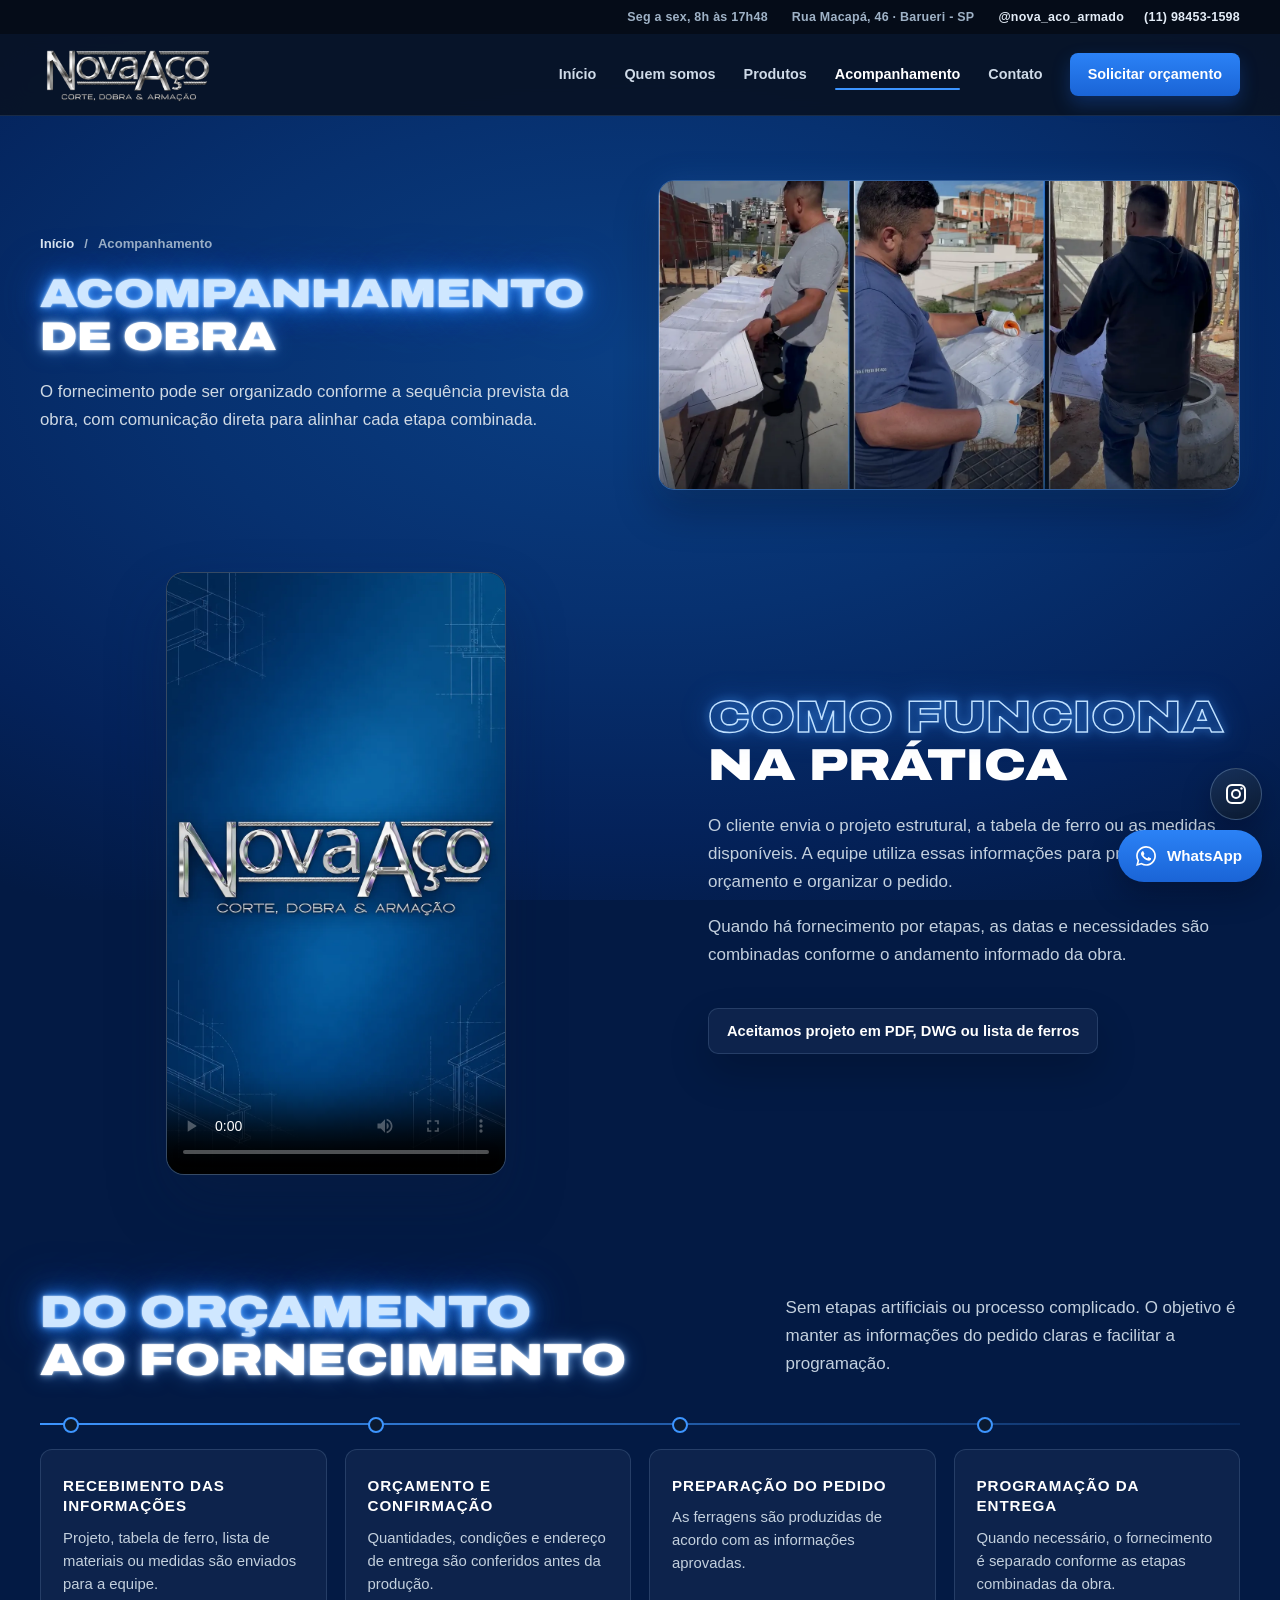
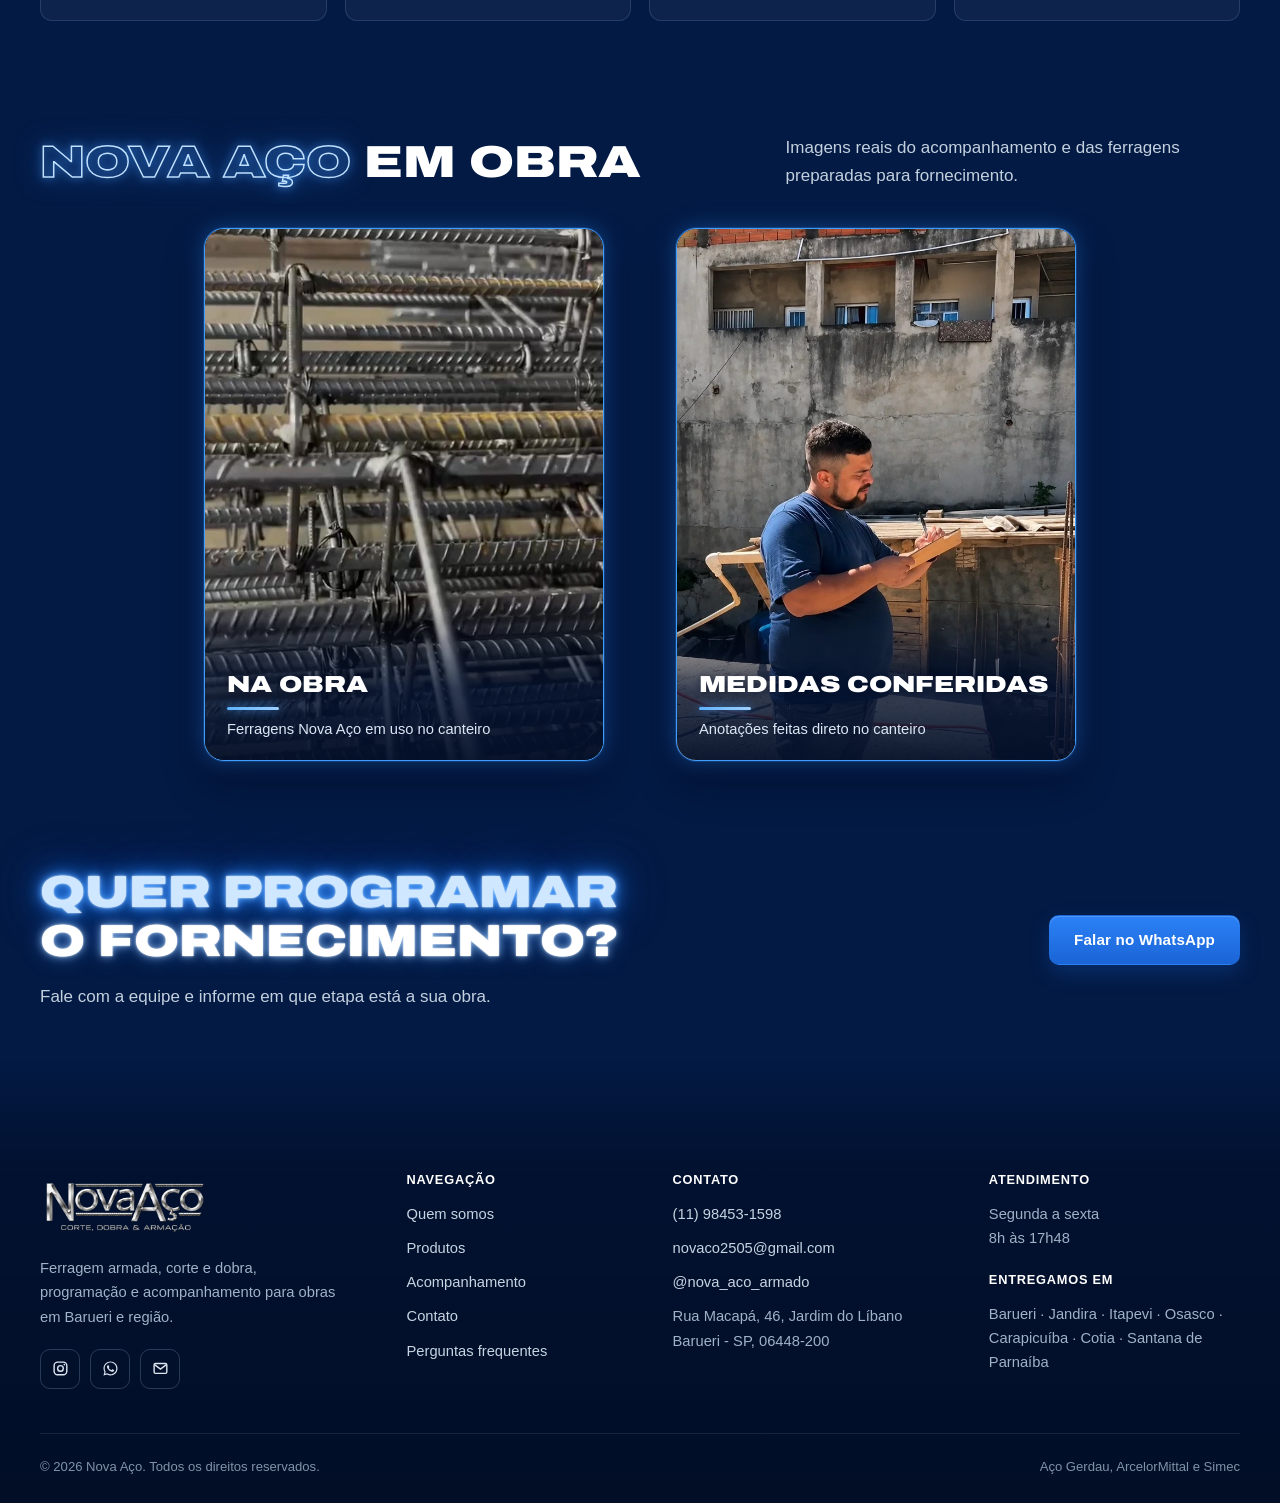
==== acompanhamento/index.html @ f18d2ebe "Fundo uniforme, faixas de ação em azul claro, fotos com legenda e sem linha no card do pino - Um úni" ====
<!doctype html>
<html lang="pt-BR"><head>
<!-- Google tag (gtag.js) -->
<script async src="https://www.googletagmanager.com/gtag/js?id=G-J5P18PEPCR"></script>
<script>
  window.dataLayer = window.dataLayer || [];
  function gtag(){dataLayer.push(arguments);}
  gtag('js', new Date());

  gtag('config', 'G-J5P18PEPCR');
</script>

<meta charset="utf-8">
<meta name="viewport" content="width=device-width, initial-scale=1">
<meta name="description" content="Veja como funciona a programação por etapa e o acompanhamento do fornecimento de ferragens da Nova Aço em Barueri e região.">
<meta name="robots" content="index,follow">
<meta name="theme-color" content="#081629">
<meta name="google-site-verification" content="-BxmAj7kSUF6eF3E8H7EFRy5LlKnR6vmizFsvWg_J3s">
<meta name="google-site-verification" content="6TGfyHFEwu5vu9EIpKf6PgMKn3u1nhk4sILbtkqJKhs">
<title>Acompanhamento e Programação | Nova Aço</title>
<link rel="canonical" href="https://novaacoarmado.com.br/acompanhamento/">
<meta property="og:locale" content="pt_BR">
<meta property="og:type" content="website">
<meta property="og:site_name" content="Nova Aço">
<meta property="og:title" content="Acompanhamento e Programação | Nova Aço">
<meta property="og:description" content="Veja como funciona a programação por etapa e o acompanhamento do fornecimento de ferragens da Nova Aço em Barueri e região.">
<meta property="og:url" content="https://novaacoarmado.com.br/acompanhamento/">
<meta property="og:image" content="https://novaacoarmado.com.br/assets/capa-nova-aco.png">
<meta name="twitter:card" content="summary_large_image">
<link rel="preconnect" href="https://fonts.googleapis.com">
<link rel="preconnect" href="https://fonts.gstatic.com" crossorigin>
<link href="https://fonts.googleapis.com/css2?family=Archivo:wdth,wght@125,800;125,900&display=swap" rel="stylesheet">
<link rel="icon" type="image/png" sizes="192x192" href="/assets/favicon-nova-aco.png?v=20261002">
<link rel="icon" type="image/png" sizes="192x192" href="/assets/img/favicon-192.png?v=20261002">
<link rel="apple-touch-icon" href="/assets/favicon-nova-aco.png?v=20261002">
<link rel="preload" as="image" href="/assets/img/logo-nova-aco.webp">
<link rel="preload" as="image" type="image/webp" href="/assets/img/capa-acompanhamento-m.webp">
<link rel="stylesheet" href="/assets/site.css?v=20261002-10">
<script>document.documentElement.classList.add('js');setTimeout(function(){if(!window.NA_READY)document.documentElement.classList.add('no-reveal')},2500)</script>
<script type="application/ld+json">{"@context": "https://schema.org", "@type": "LocalBusiness", "name": "Nova Aço", "url": "https://novaacoarmado.com.br/", "image": "https://novaacoarmado.com.br/assets/capa-nova-aco.png", "logo": "https://novaacoarmado.com.br/assets/img/logo-nova-aco.png", "telephone": "+5511984531598", "email": "novaco2505@gmail.com", "address": {"@type": "PostalAddress", "streetAddress": "Rua Macapá, 46 - Jardim do Líbano", "addressLocality": "Barueri", "addressRegion": "SP", "postalCode": "06448-200", "addressCountry": "BR"}, "openingHoursSpecification": [{"@type": "OpeningHoursSpecification", "dayOfWeek": ["Monday", "Tuesday", "Wednesday", "Thursday", "Friday"], "opens": "08:00", "closes": "17:48"}], "areaServed": ["Barueri", "Jandira", "Itapevi", "Osasco", "Carapicuíba", "Cotia", "Santana de Parnaíba"], "sameAs": ["https://www.instagram.com/nova_aco_armado/"], "brand": [{"@type": "Brand", "name": "Gerdau"}, {"@type": "Brand", "name": "ArcelorMittal"}, {"@type": "Brand", "name": "Simec"}]}</script>
</head><body>
<a class="skip-link" href="#conteudo">Pular para o conteúdo</a>
<div class="topbar"><div class="container topbar-inner">
  <span>Seg a sex, 8h às 17h48</span>
  <span class="topbar-hide">Rua Macapá, 46 · Barueri - SP</span>
  <span class="topbar-links"><a class="topbar-hide" href="https://www.instagram.com/nova_aco_armado/" target="_blank" rel="noopener">@nova_aco_armado</a><a href="https://wa.me/5511984531598" target="_blank" rel="noopener">(11) 98453-1598</a></span>
</div></div>
<header class="site-header" data-header>
  <div class="container nav">
    <a class="brand" href="/" aria-label="Nova Aço - início"><img src="/assets/img/logo-nova-aco.webp" alt="Nova Aço - corte, dobra e armação" width="520" height="207"></a>
    <nav class="nav-links" id="menu-principal" aria-label="Navegação principal">
      <a href="/">Início</a><a href="/quem-somos/">Quem somos</a><a href="/produtos/">Produtos</a><a href="/acompanhamento/" aria-current="page">Acompanhamento</a><a href="/contato/">Contato</a>
      <a class="nav-cta" href="https://wa.me/5511984531598?text=Ol%C3%A1%20Nova%20A%C3%A7o%21%20Gostaria%20de%20solicitar%20um%20or%C3%A7amento." target="_blank" rel="noopener">Solicitar orçamento</a>
    </nav>
    <button class="menu-button" type="button" aria-expanded="false" aria-controls="menu-principal" aria-label="Abrir menu"><svg viewBox="0 0 24 24" aria-hidden="true" class="ico"><path d="M4 7h16M4 12h16M4 17h16" stroke="currentColor" stroke-width="2.2" stroke-linecap="round"/></svg><span>Menu</span></button>
  </div>
</header>
<main id="conteudo">
  <section class="page-hero">
    <div class="container ph-grid">
      <div class="ph-inner">
        <nav class="crumbs" aria-label="Você está em"><a href="/">Início</a><span aria-hidden="true">/</span><span>Acompanhamento</span></nav>
        <h1 class="tt tt-led" aria-label="Acompanhamento de obra"><span class="tl tb" data-t="Acompanhamento"><span class="f">Acompanhamento</span></span> <span class="tl ts" data-t="de obra"><span class="f">de obra</span></span></h1>
        <p class="page-hero-text">O fornecimento pode ser organizado conforme a sequência prevista da obra, com comunicação direta para alinhar cada etapa combinada.</p>
      </div>
      <picture class="ph-art"><source type="image/webp" srcset="/assets/img/capa-acompanhamento-m.webp"><img src="/assets/img/capa-acompanhamento-m.jpg" alt="Equipe da Nova Aço conferindo projetos em obra" width="1500" height="800" fetchpriority="high"></picture>
    </div>
  </section>
  <section class="section tone-dark tone-alt"><div class="container content-split">
    <div class="process-video reveal"><div class="video-frame"><video controls playsinline preload="metadata" poster="/assets/img/capa-logo-azul.webp"><source src="/assets/video-nova-aco-atual.mp4" type="video/mp4">Seu navegador não suporta vídeo HTML5.</video></div></div>
    <div class="copy reveal"><h2 class="tt tt-vaz" aria-label="Como funciona na prática"><span class="tl tb" data-t="Como funciona"><span class="f">Como funciona</span></span> <span class="tl ts" data-t="na prática"><span class="f">na prática</span></span></h2><p>O cliente envia o projeto estrutural, a tabela de ferro ou as medidas disponíveis. A equipe utiliza essas informações para preparar o orçamento e organizar o pedido.</p><p>Quando há fornecimento por etapas, as datas e necessidades são combinadas conforme o andamento informado da obra.</p>
      <p class="hours-pill">Aceitamos projeto em PDF, DWG ou lista de ferros</p></div>
  </div></section>
  <section class="section tone-dark"><div class="container">
    <div class="section-head reveal"><div><h2 class="tt tt-led" aria-label="Do orçamento ao fornecimento"><span class="tl tb" data-t="Do orçamento"><span class="f">Do orçamento</span></span> <span class="tl ts" data-t="ao fornecimento"><span class="f">ao fornecimento</span></span></h2></div><p>Sem etapas artificiais ou processo complicado. O objetivo é manter as informações do pedido claras e facilitar a programação.</p></div>
    <ol class="steps stagger">
      <li class="step reveal"><strong>Recebimento das informações</strong><p>Projeto, tabela de ferro, lista de materiais ou medidas são enviados para a equipe.</p></li>
      <li class="step reveal"><strong>Orçamento e confirmação</strong><p>Quantidades, condições e endereço de entrega são conferidos antes da produção.</p></li>
      <li class="step reveal"><strong>Preparação do pedido</strong><p>As ferragens são produzidas de acordo com as informações aprovadas.</p></li>
      <li class="step reveal"><strong>Programação da entrega</strong><p>Quando necessário, o fornecimento é separado conforme as etapas combinadas da obra.</p></li>
    </ol>
  </div></section>
  <section class="section tone-dark tone-alt"><div class="container"><div class="section-head reveal"><div><h2 class="tt tt-vaz" aria-label="Nova Aço em obra"><span class="tl tb" data-t="Nova Aço"><span class="f">Nova Aço</span></span> <span class="tl ts" data-t="em obra"><span class="f">em obra</span></span></h2></div><p>Imagens reais do acompanhamento e das ferragens preparadas para fornecimento.</p></div>
    <div class="gallery-pair"><figure class="photo-frame frame-a pic-card reveal"><video class="frame-video" src="/assets/capa-obra-nova-aco.mp4" poster="/assets/capa-obra-nova-aco.jpg" muted loop playsinline autoplay preload="metadata" aria-label="Ferragens Nova Aço em obra"></video><figcaption class="pic-cap"><strong>Na obra</strong><span>Ferragens Nova Aço em uso no canteiro</span></figcaption></figure><figure class="photo-frame frame-b pic-card reveal"><img src="/assets/img/foto-prancheta-obra.webp" srcset="/assets/img/foto-prancheta-obra-sm.webp 454w, /assets/img/foto-prancheta-obra.webp 727w" sizes="(max-width: 700px) 90vw, 40vw" alt="Equipe da Nova Aço anotando as medidas na obra" width="727" height="1024" loading="lazy" decoding="async"><figcaption class="pic-cap"><strong>Medidas conferidas</strong><span>Anotações feitas direto no canteiro</span></figcaption></figure></div></div></section>
  <section class="cta-band tone-dark"><div class="container cta-inner"><div class="cta-copy"><h2 class="tt tt-led" aria-label="Quer programar o fornecimento?"><span class="tl tb" data-t="Quer programar"><span class="f">Quer programar</span></span> <span class="tl ts" data-t="o fornecimento?"><span class="f">o fornecimento?</span></span></h2><p>Fale com a equipe e informe em que etapa está a sua obra.</p></div><a class="btn btn-accent" href="https://wa.me/5511984531598?text=Ol%C3%A1%20Nova%20A%C3%A7o%21%20Quero%20falar%20sobre%20programa%C3%A7%C3%A3o%20e%20acompanhamento." target="_blank" rel="noopener">Falar no WhatsApp</a></div></section>
</main>
<footer class="site-footer">
  <div class="container">
    <div class="footer-top">
      <div class="footer-brand"><img src="/assets/img/logo-nova-aco.webp" alt="Nova Aço" width="520" height="207" loading="lazy"><p>Ferragem armada, corte e dobra, programação e acompanhamento para obras em Barueri e região.</p>
        <div class="footer-social"><a href="https://www.instagram.com/nova_aco_armado/" target="_blank" rel="noopener" aria-label="Instagram da Nova Aço"><svg viewBox="0 0 24 24" aria-hidden="true" class="ico"><rect x="3" y="3" width="18" height="18" rx="5" fill="none" stroke="currentColor" stroke-width="2"/><circle cx="12" cy="12" r="4" fill="none" stroke="currentColor" stroke-width="2"/><circle cx="17.5" cy="6.5" r="1.2" fill="currentColor"/></svg></a><a href="https://wa.me/5511984531598" target="_blank" rel="noopener" aria-label="WhatsApp da Nova Aço"><svg viewBox="0 0 24 24" aria-hidden="true" class="ico"><path fill="currentColor" d="M19.05 4.91A9.82 9.82 0 0 0 12.04 2C6.58 2 2.13 6.45 2.13 11.91c0 1.75.46 3.45 1.32 4.95L2.05 22l5.25-1.38a9.9 9.9 0 0 0 4.74 1.21h.01c5.46 0 9.91-4.45 9.91-9.91 0-2.65-1.03-5.14-2.91-7.01Zm-7.01 15.24h-.01a8.2 8.2 0 0 1-4.19-1.15l-.3-.18-3.12.82.83-3.04-.2-.31a8.2 8.2 0 0 1-1.26-4.38c0-4.54 3.7-8.23 8.24-8.23 2.2 0 4.27.86 5.82 2.42a8.18 8.18 0 0 1 2.41 5.82c0 4.54-3.7 8.23-8.22 8.23Zm4.52-6.16c-.25-.12-1.47-.72-1.69-.81-.23-.08-.39-.12-.56.13-.16.24-.64.8-.78.97-.14.16-.29.18-.54.06-.25-.12-1.05-.39-1.99-1.23-.74-.66-1.23-1.47-1.38-1.72-.14-.25-.01-.38.11-.5.11-.11.25-.29.37-.43.13-.15.17-.25.25-.41.08-.17.04-.31-.02-.43-.06-.12-.56-1.34-.76-1.84-.2-.48-.41-.42-.56-.43h-.48c-.17 0-.43.06-.66.31-.22.25-.86.85-.86 2.07 0 1.22.89 2.4 1.01 2.56.12.17 1.75 2.67 4.23 3.74.59.26 1.05.41 1.41.52.59.19 1.13.16 1.56.1.48-.07 1.47-.6 1.67-1.18.21-.58.21-1.07.14-1.18-.06-.1-.22-.16-.47-.28Z"/></svg></a><a href="mailto:novaco2505@gmail.com" aria-label="E-mail da Nova Aço"><svg viewBox="0 0 24 24" aria-hidden="true" class="ico"><rect x="3" y="5" width="18" height="14" rx="2" fill="none" stroke="currentColor" stroke-width="2"/><path d="m4 7 8 6 8-6" fill="none" stroke="currentColor" stroke-width="2"/></svg></a></div>
      </div>
      <div class="footer-col"><strong>Navegação</strong><a href="/quem-somos/">Quem somos</a><a href="/produtos/">Produtos</a><a href="/acompanhamento/">Acompanhamento</a><a href="/contato/">Contato</a><a href="/contato/#perguntas">Perguntas frequentes</a></div>
      <div class="footer-col"><strong>Contato</strong><a href="https://wa.me/5511984531598" target="_blank" rel="noopener">(11) 98453-1598</a><a href="mailto:novaco2505@gmail.com">novaco2505@gmail.com</a><a href="https://www.instagram.com/nova_aco_armado/" target="_blank" rel="noopener">@nova_aco_armado</a><p>Rua Macapá, 46, Jardim do Líbano<br>Barueri - SP, 06448-200</p></div>
      <div class="footer-col"><strong>Atendimento</strong><p>Segunda a sexta<br>8h às 17h48</p><strong class="mt">Entregamos em</strong><p>Barueri · Jandira · Itapevi · Osasco · Carapicuíba · Cotia · Santana de Parnaíba</p></div>
    </div>
    <div class="footer-bottom"><span>© 2026 Nova Aço. Todos os direitos reservados.</span><span>Aço Gerdau, ArcelorMittal e Simec</span></div>
  </div>
</footer>
<div class="fab-stack"><a class="fab fab-ig" href="https://www.instagram.com/nova_aco_armado/" target="_blank" rel="noopener" aria-label="Instagram da Nova Aço"><svg viewBox="0 0 24 24" aria-hidden="true" class="ico"><rect x="3" y="3" width="18" height="18" rx="5" fill="none" stroke="currentColor" stroke-width="2"/><circle cx="12" cy="12" r="4" fill="none" stroke="currentColor" stroke-width="2"/><circle cx="17.5" cy="6.5" r="1.2" fill="currentColor"/></svg></a><a class="fab fab-wa" href="https://wa.me/5511984531598?text=Ol%C3%A1%20Nova%20A%C3%A7o%21%20Gostaria%20de%20solicitar%20um%20or%C3%A7amento." target="_blank" rel="noopener" aria-label="Falar com a Nova Aço no WhatsApp"><svg viewBox="0 0 24 24" aria-hidden="true" class="ico"><path fill="currentColor" d="M19.05 4.91A9.82 9.82 0 0 0 12.04 2C6.58 2 2.13 6.45 2.13 11.91c0 1.75.46 3.45 1.32 4.95L2.05 22l5.25-1.38a9.9 9.9 0 0 0 4.74 1.21h.01c5.46 0 9.91-4.45 9.91-9.91 0-2.65-1.03-5.14-2.91-7.01Zm-7.01 15.24h-.01a8.2 8.2 0 0 1-4.19-1.15l-.3-.18-3.12.82.83-3.04-.2-.31a8.2 8.2 0 0 1-1.26-4.38c0-4.54 3.7-8.23 8.24-8.23 2.2 0 4.27.86 5.82 2.42a8.18 8.18 0 0 1 2.41 5.82c0 4.54-3.7 8.23-8.22 8.23Zm4.52-6.16c-.25-.12-1.47-.72-1.69-.81-.23-.08-.39-.12-.56.13-.16.24-.64.8-.78.97-.14.16-.29.18-.54.06-.25-.12-1.05-.39-1.99-1.23-.74-.66-1.23-1.47-1.38-1.72-.14-.25-.01-.38.11-.5.11-.11.25-.29.37-.43.13-.15.17-.25.25-.41.08-.17.04-.31-.02-.43-.06-.12-.56-1.34-.76-1.84-.2-.48-.41-.42-.56-.43h-.48c-.17 0-.43.06-.66.31-.22.25-.86.85-.86 2.07 0 1.22.89 2.4 1.01 2.56.12.17 1.75 2.67 4.23 3.74.59.26 1.05.41 1.41.52.59.19 1.13.16 1.56.1.48-.07 1.47-.6 1.67-1.18.21-.58.21-1.07.14-1.18-.06-.1-.22-.16-.47-.28Z"/></svg><span>WhatsApp</span></a></div>
<script src="/assets/site.js?v=20261002-6" defer></script>
</body></html>
---- assets/site.css ----
/* =========================================================
   Nova Aço - folha de estilos (v2026-09-29-6)
   Seções alternando azul-marinho e cinza claro.
   Títulos em Orbitron (azul + prata/grafite), textos em Arial.
   ========================================================= */
:root{
  --max:1200px;
  --head:"Anton","Impact","Arial Narrow",sans-serif;
  --ui:Arial,Helvetica,sans-serif;
  --blue:#1f6fe0;
  --blue-hi:#3d95ff;
  --header-h:78px;
}
*{box-sizing:border-box}
html{scroll-behavior:smooth;scroll-padding-top:150px;-webkit-text-size-adjust:100%}
body{margin:0;background:#eef1f5;color:#3b4855;font:400 17px/1.65 var(--ui);-webkit-font-smoothing:antialiased;text-rendering:optimizeLegibility;overflow-x:hidden}
img,video,iframe,picture{display:block;max-width:100%}
img{height:auto}
a{color:inherit;text-decoration:none}
button,input,textarea,select{font:inherit;color:inherit}
p{margin:0 0 1em}
h1,h2,h3{margin:0;color:var(--fg,#111a25)}
.container{width:min(calc(100% - 48px),var(--max));margin-inline:auto}
.ico{width:1.15em;height:1.15em;flex:0 0 auto}
.skip-link{position:fixed;left:12px;top:-80px;z-index:999;background:#fff;color:#000;padding:10px 14px;border-radius:8px}
.skip-link:focus{top:12px}
:focus-visible{outline:3px solid #6fb3ff;outline-offset:3px;border-radius:6px}

/* ---------- cores por contexto: claro e escuro ---------- */
.tone-light{
  --fg:#111a25;--txt:#3b4855;--muted:#65727e;
  --card:#fff;--card-bd:#d8dfe7;--card-sh:0 1px 2px rgba(16,32,56,.05),0 12px 30px rgba(16,32,56,.07);
  --line-a:#1f6fe0;--line-b:#a3aeba;
  --chip:#fff;--chip-bd:#cdd5de;--chip-fg:#25323e;
  --field:#fff;--field-bd:#cbd3dc;--field-fg:#111a25;--ph:#8a96a2;
  --link:#1558bf;--ghost-bd:#9aabbd;--ghost-fg:#111a25;--ghost-hover:#fff;
  --tb1:#2a86f2;--tb2:#1767d8;--tb3:#0e52b3;--tbx:#0b3f8f;--tbx2:rgba(11,63,143,.4);
  --ts1:#394553;--ts2:#212b37;--ts3:#141c25;--tsx:#0c1219;--tsx2:rgba(12,18,25,.28);
  --tt-sh:0 4px 8px rgba(15,40,80,.10);
  color:var(--txt);
}
.tone-dark,.hero,.page-hero,.photo-band,.quote-card,.service-bar,.site-footer{
  --fg:#fff;--txt:#c3d0de;--muted:#8fa3b8;
  --card:rgba(255,255,255,.045);--card-bd:rgba(160,195,235,.17);--card-sh:0 18px 40px rgba(0,0,0,.2);
  --line-a:#3d95ff;--line-b:rgba(200,214,230,.4);
  --chip:rgba(255,255,255,.05);--chip-bd:rgba(170,200,235,.26);--chip-fg:#dbe6f1;
  --field:rgba(255,255,255,.06);--field-bd:rgba(170,200,235,.26);--field-fg:#fff;--ph:#8398ad;
  --link:#7cbcff;--ghost-bd:rgba(220,232,245,.45);--ghost-fg:#fff;--ghost-hover:rgba(255,255,255,.08);
  --tb1:#80bfff;--tb2:#3f96ff;--tb3:#1c6fe2;--tbx:#0a2c5c;--tbx2:#061c3b;
  --ts1:#ffffff;--ts2:#e3e8ee;--ts3:#b3bfcb;--tsx:#3a4450;--tsx2:#1f262e;
  --tt-sh:0 6px 12px rgba(0,0,0,.32);
  color:var(--txt);
}
.tone-light{background:
  linear-gradient(112deg,rgba(255,255,255,0) 52%,rgba(255,255,255,.75) 60%,rgba(255,255,255,0) 68%),
  linear-gradient(112deg,rgba(61,149,255,0) 70%,rgba(61,149,255,.10) 76%,rgba(61,149,255,0) 84%),
  radial-gradient(1000px 520px at 100% 0%,rgba(61,149,255,.30),rgba(61,149,255,0) 60%),
  radial-gradient(820px 460px at 0% 100%,rgba(31,111,224,.20),rgba(31,111,224,0) 60%),
  radial-gradient(600px 300px at 30% 0%,rgba(255,255,255,.9),rgba(255,255,255,0) 70%),
  linear-gradient(180deg,#edf2f8 0%,#e1e8f1 100%)}
/* faixa de luz LED no topo das seções claras */
.section.tone-light::after,.cta-band.tone-light::after{content:"";position:absolute;z-index:0;left:0;right:0;top:0;height:2px;pointer-events:none;background:linear-gradient(90deg,rgba(61,149,255,0) 0%,#3d95ff 28%,#9fd0ff 50%,#3d95ff 72%,rgba(61,149,255,0) 100%);box-shadow:0 0 12px 1px rgba(61,149,255,.55),0 0 34px 4px rgba(61,149,255,.22)}
/* cartões brancos com reflexo azul */
.tone-light .about-points li,.tone-light .fact-list li,.tone-light .contact-block,.tone-light .hours-pill{box-shadow:0 1px 2px rgba(16,32,56,.05),0 12px 30px rgba(16,32,56,.07),0 0 0 1px rgba(61,149,255,.04)}
.tone-light .about-points li,.tone-light .fact-list li{border-left-color:#2b82f6;box-shadow:-4px 0 14px -6px rgba(43,130,246,.6),0 12px 30px rgba(16,32,56,.07)}

/* avaliações em azul */
.section.reviews-blue{background:radial-gradient(800px 420px at 85% 0%,rgba(96,170,255,.22),rgba(96,170,255,0) 65%),linear-gradient(135deg,#0d2a56 0%,#123f7c 55%,#0c2750 100%)}
.reviews-blue .review{background:rgba(255,255,255,.07);border-color:rgba(170,205,255,.22);box-shadow:0 8px 16px rgba(3,14,34,.22)}
.reviews-blue .review-stars{color:#9fd0ff}
.reviews-blue .review-avatar{box-shadow:0 0 0 2px rgba(159,208,255,.35)}
.reviews-blue .round-btn{background:rgba(255,255,255,.08)}
.tone-dark{background:linear-gradient(180deg,#0d1e38 0%,#0a182d 100%);border-top:1px solid rgba(90,150,230,.2)}

/* ---------- títulos: Anton, alternando LED e vazado ---------- */
.tt{display:grid;justify-items:start;row-gap:.02em;margin:0;font-family:var(--head);font-weight:400;text-transform:uppercase;letter-spacing:.012em;line-height:1.04;font-size:clamp(2rem,1.35rem + 2.5vw,3.3rem)}
.tt .tl{display:grid;max-width:100%}
.tt .tl>span{grid-area:1/1;overflow-wrap:anywhere;text-wrap:balance}
.tt .tl::before{display:none}
.tt .f{color:var(--tb2)}
.tt .ts .f{color:var(--fg)}
/* LED */
.tt-led .tb .f{color:#cfe7ff;text-shadow:0 0 2px #fff,0 0 7px #58a8ff,0 0 16px #2f86ff,0 0 32px rgba(31,111,224,.85),0 0 56px rgba(31,111,224,.45)}
.tt-led .ts .f{color:#fff;text-shadow:0 0 2px #fff,0 0 8px rgba(160,205,255,.8),0 0 20px rgba(61,149,255,.5)}
.tone-light .tt-led .tb .f{color:#1a6ae0;text-shadow:0 0 10px rgba(61,149,255,.45),0 0 26px rgba(61,149,255,.25)}
.tone-light .tt-led .ts .f{color:#16202b;text-shadow:none}
/* vazado (contorno aceso) */
.tt-vaz .tb .f{color:transparent;-webkit-text-fill-color:transparent;-webkit-text-stroke:max(1.5px,.034em) #bfe0ff;filter:drop-shadow(0 0 4px #4da3ff) drop-shadow(0 0 12px rgba(31,111,224,.8))}
.tt-vaz .ts .f{color:#fff}
.tone-light .tt-vaz .tb .f{-webkit-text-stroke-color:#1a6ae0;filter:drop-shadow(0 0 6px rgba(31,111,224,.5))}
.tone-light .tt-vaz .ts .f{color:#16202b}
.tt-sm{font-size:clamp(1.45rem,1.2rem + .8vw,1.9rem);letter-spacing:.02em;line-height:1.08}
.tt-sm .f{color:var(--tb2);text-shadow:none}

/* ---------- linhas dos títulos: estilo, forma e orientação diferentes ---------- */
.tt-rule{position:relative;display:block;width:176px;height:12px;margin:16px 0 0;pointer-events:none}
.tt-rule::before,.tt-rule::after{content:"";position:absolute;display:block}
/* 1. horizontal com degrau */
.r-kink::before{left:0;top:0;width:150px;height:12px;background:var(--line-a);
  -webkit-mask:url("data:image/svg+xml,%3Csvg xmlns='http://www.w3.org/2000/svg' viewBox='0 0 150 12'%3E%3Cpolyline points='0,10.8 104,10.8 115,1.2 150,1.2' fill='none' stroke='%23000' stroke-width='2.4'/%3E%3C/svg%3E") 0 0/100% 100% no-repeat;
  mask:url("data:image/svg+xml,%3Csvg xmlns='http://www.w3.org/2000/svg' viewBox='0 0 150 12'%3E%3Cpolyline points='0,10.8 104,10.8 115,1.2 150,1.2' fill='none' stroke='%23000' stroke-width='2.4'/%3E%3C/svg%3E") 0 0/100% 100% no-repeat}
.r-kink::after{left:157px;top:0;width:24px;height:2.4px;background:var(--line-b)}
/* 2. dupla: barra grossa + fio fino deslocado */
.r-duo{height:10px}
.r-duo::before{left:0;top:0;width:58px;height:4px;border-radius:2px;background:var(--line-a)}
.r-duo::after{left:24px;top:8px;width:152px;height:1px;background:var(--line-b)}
/* 3. diagonal: três traços inclinados + fio */
.r-slant::before{left:0;top:0;width:30px;height:12px;background:var(--line-a);
  -webkit-mask:url("data:image/svg+xml,%3Csvg xmlns='http://www.w3.org/2000/svg' viewBox='0 0 30 12'%3E%3Cpath d='M0 12 6 0h4L4 12zM10 12 16 0h4l-6 12zM20 12 26 0h4l-6 12z'/%3E%3C/svg%3E") 0 0/100% 100% no-repeat;
  mask:url("data:image/svg+xml,%3Csvg xmlns='http://www.w3.org/2000/svg' viewBox='0 0 30 12'%3E%3Cpath d='M0 12 6 0h4L4 12zM10 12 16 0h4l-6 12zM20 12 26 0h4l-6 12z'/%3E%3C/svg%3E") 0 0/100% 100% no-repeat}
.r-slant::after{left:38px;top:5px;width:138px;height:2px;background:linear-gradient(90deg,var(--line-a) 0 34%,var(--line-b) 34% 100%)}
/* 4. segmentada */
.r-seg{height:3px}
.r-seg::before{left:0;top:0;width:176px;height:3px;background:linear-gradient(90deg,var(--line-a) 0 66px,transparent 66px 74px,var(--line-a) 74px 90px,transparent 90px 98px,var(--line-b) 98px 176px)}
.r-seg::after{display:none}
/* 5. vertical: barra ao lado do título */
.tt-bar{position:relative;padding-left:20px}
.tt-bar::before{content:"";position:absolute;left:0;top:.05em;bottom:.05em;width:4px;border-radius:2px;background:linear-gradient(180deg,var(--line-a) 0 56%,var(--line-b) 56% 100%)}

/* ---------- elementos de fundo das seções (linhas finas, discretas) ---------- */
.section,.cta-band{position:relative;overflow:hidden;overflow:clip}
.section>.container,.cta-band>.container{position:relative;z-index:1}
.section[class*="deco-"]::before,.cta-band::before{content:"";position:absolute;z-index:0;pointer-events:none;background-repeat:no-repeat;background-size:100% 100%}
.tone-dark.deco-a::before{top:0;right:0;width:600px;height:360px;background-image:url("data:image/svg+xml,%3Csvg xmlns='http://www.w3.org/2000/svg' viewBox='0 0 600 360'%3E%3Cdefs%3E%3ClinearGradient id='a' gradientUnits='userSpaceOnUse' x1='600' y1='0' x2='300' y2='360'%3E%3Cstop offset='0' stop-color='%234d9bff' stop-opacity='.55'/%3E%3Cstop offset='1' stop-color='%234d9bff' stop-opacity='0'/%3E%3C/linearGradient%3E%3ClinearGradient id='b' gradientUnits='userSpaceOnUse' x1='600' y1='0' x2='300' y2='360'%3E%3Cstop offset='0' stop-color='%23c8d6e6' stop-opacity='.3'/%3E%3Cstop offset='1' stop-color='%23c8d6e6' stop-opacity='0'/%3E%3C/linearGradient%3E%3C/defs%3E%3Cg fill='none'%3E%3Cpath d='M600 34 330 360' stroke='url(%23a)' stroke-width='1.6'/%3E%3Cpath d='M600 84 372 360' stroke='url(%23b)' stroke-width='1'/%3E%3Cpath d='M566 0 270 360' stroke='url(%23b)' stroke-width='1'/%3E%3C/g%3E%3C/svg%3E")}
.tone-dark.deco-b::before{bottom:0;left:0;width:220px;height:320px;background-image:url("data:image/svg+xml,%3Csvg xmlns='http://www.w3.org/2000/svg' viewBox='0 0 220 320'%3E%3Cdefs%3E%3ClinearGradient id='v' gradientUnits='userSpaceOnUse' x1='0' y1='320' x2='0' y2='40'%3E%3Cstop offset='0' stop-color='%234d9bff' stop-opacity='.5'/%3E%3Cstop offset='1' stop-color='%234d9bff' stop-opacity='0'/%3E%3C/linearGradient%3E%3ClinearGradient id='w' gradientUnits='userSpaceOnUse' x1='0' y1='320' x2='0' y2='80'%3E%3Cstop offset='0' stop-color='%23c8d6e6' stop-opacity='.28'/%3E%3Cstop offset='1' stop-color='%23c8d6e6' stop-opacity='0'/%3E%3C/linearGradient%3E%3C/defs%3E%3Cg fill='none'%3E%3Cpath d='M44 320V60' stroke='url(%23v)' stroke-width='1.6'/%3E%3Cpath d='M66 320V150' stroke='url(%23w)' stroke-width='1'/%3E%3Cpath d='M88 320V104' stroke='url(%23w)' stroke-width='1'/%3E%3C/g%3E%3C/svg%3E")}
.tone-light.deco-a::before{top:34px;left:0;width:440px;height:120px;background-image:url("data:image/svg+xml,%3Csvg xmlns='http://www.w3.org/2000/svg' viewBox='0 0 440 120'%3E%3Cdefs%3E%3ClinearGradient id='h' gradientUnits='userSpaceOnUse' x1='0' y1='0' x2='440' y2='0'%3E%3Cstop offset='0' stop-color='%231f6fe0' stop-opacity='.38'/%3E%3Cstop offset='1' stop-color='%231f6fe0' stop-opacity='0'/%3E%3C/linearGradient%3E%3ClinearGradient id='g' gradientUnits='userSpaceOnUse' x1='0' y1='0' x2='300' y2='0'%3E%3Cstop offset='0' stop-color='%236f7d8b' stop-opacity='.32'/%3E%3Cstop offset='1' stop-color='%236f7d8b' stop-opacity='0'/%3E%3C/linearGradient%3E%3C/defs%3E%3Cg fill='none'%3E%3Cpath d='M0 46h400' stroke='url(%23h)' stroke-width='1.6'/%3E%3Cpath d='M0 58h270' stroke='url(%23g)' stroke-width='1'/%3E%3Cpath d='M0 70h160' stroke='url(%23g)' stroke-width='1'/%3E%3C/g%3E%3C/svg%3E")}
.tone-light.deco-b::before{bottom:0;right:0;width:320px;height:210px;background-image:url("data:image/svg+xml,%3Csvg xmlns='http://www.w3.org/2000/svg' viewBox='0 0 320 210'%3E%3Cdefs%3E%3ClinearGradient id='c' gradientUnits='userSpaceOnUse' x1='40' y1='0' x2='320' y2='0'%3E%3Cstop offset='0' stop-color='%231f6fe0' stop-opacity='0'/%3E%3Cstop offset='1' stop-color='%231f6fe0' stop-opacity='.4'/%3E%3C/linearGradient%3E%3ClinearGradient id='d' gradientUnits='userSpaceOnUse' x1='0' y1='20' x2='0' y2='210'%3E%3Cstop offset='0' stop-color='%236f7d8b' stop-opacity='0'/%3E%3Cstop offset='1' stop-color='%236f7d8b' stop-opacity='.34'/%3E%3C/linearGradient%3E%3C/defs%3E%3Cg fill='none'%3E%3Cpath d='M40 176h240V20' stroke='url(%23c)' stroke-width='1.6'/%3E%3Cpath d='M296 50v142H120' stroke='url(%23d)' stroke-width='1'/%3E%3C/g%3E%3C/svg%3E")}
.tone-light.deco-c::before{top:0;right:0;width:640px;height:90px;background-image:url("data:image/svg+xml,%3Csvg xmlns='http://www.w3.org/2000/svg' viewBox='0 0 640 90'%3E%3Cdefs%3E%3ClinearGradient id='k' gradientUnits='userSpaceOnUse' x1='640' y1='0' x2='120' y2='0'%3E%3Cstop offset='0' stop-color='%231f6fe0' stop-opacity='.42'/%3E%3Cstop offset='1' stop-color='%231f6fe0' stop-opacity='0'/%3E%3C/linearGradient%3E%3ClinearGradient id='m' gradientUnits='userSpaceOnUse' x1='640' y1='0' x2='300' y2='0'%3E%3Cstop offset='0' stop-color='%236f7d8b' stop-opacity='.3'/%3E%3Cstop offset='1' stop-color='%236f7d8b' stop-opacity='0'/%3E%3C/linearGradient%3E%3C/defs%3E%3Cg fill='none'%3E%3Cpath d='M640 30H420l-22 22H120' stroke='url(%23k)' stroke-width='1.6'/%3E%3Cpath d='M640 44H432l-22 22H300' stroke='url(%23m)' stroke-width='1'/%3E%3C/g%3E%3C/svg%3E")}

/* ---------- topo ---------- */
.topbar{background:#050c18;color:#9fb2c6;font:600 .78rem/1 var(--ui);letter-spacing:.02em}
.topbar-inner{display:flex;justify-content:flex-end;align-items:center;gap:24px;min-height:34px}
.topbar-links{display:inline-flex;gap:20px}
.topbar a{color:#e4edf7}
.topbar a:hover{color:#fff;text-decoration:underline}
.site-header{position:sticky;top:0;z-index:60;background:rgba(8,20,38,.95);-webkit-backdrop-filter:blur(12px);backdrop-filter:blur(12px);border-bottom:1px solid rgba(120,170,230,.16);transition:box-shadow .25s ease}
.site-header.scrolled{box-shadow:0 10px 28px rgba(0,8,20,.35)}
.nav{height:var(--header-h);display:flex;align-items:center;justify-content:space-between;gap:24px}
.brand img{width:176px;height:auto}
.nav-links{display:flex;align-items:center;gap:2px;font:700 .9rem/1 var(--ui);color:#cfdbe8}
.nav-links a{position:relative;padding:12px 13px;border-radius:8px;transition:color .2s,background .2s}
.nav-links a:hover{color:#fff;background:rgba(255,255,255,.06)}
.nav-links a[aria-current="page"]{color:#fff}
.nav-links a[aria-current="page"]::after{content:"";position:absolute;left:13px;right:13px;bottom:4px;height:2px;border-radius:2px;background:var(--blue-hi)}
.nav-links .nav-cta{margin-left:12px;padding:14px 18px;background:linear-gradient(180deg,#2b82f6,#1a64d6);color:#fff;box-shadow:0 8px 18px rgba(26,100,214,.3)}
.nav-links .nav-cta:hover{background:linear-gradient(180deg,#3a8ff9,#1f6fe0)}
.menu-button{display:none;align-items:center;gap:8px;padding:10px 14px;border:1px solid rgba(220,232,245,.3);border-radius:10px;background:rgba(255,255,255,.04);color:#fff;font:700 .85rem/1 var(--ui);cursor:pointer}

/* ---------- botões e links ---------- */
.btn{display:inline-flex;align-items:center;justify-content:center;gap:10px;min-height:50px;padding:0 24px;border-radius:10px;border:1px solid transparent;font:700 .95rem/1.2 var(--ui);letter-spacing:.01em;text-align:center;cursor:pointer;transition:background .2s,border-color .2s,color .2s,transform .2s,box-shadow .2s}
.btn:hover{transform:translateY(-1px)}
.btn-accent{background:linear-gradient(180deg,#2b82f6,#1a64d6);color:#fff;box-shadow:0 8px 20px rgba(26,100,214,.26),inset 0 1px 0 rgba(255,255,255,.18)}
.btn-accent:hover{background:linear-gradient(180deg,#3a8ff9,#1f6fe0);box-shadow:0 10px 24px rgba(26,100,214,.34),inset 0 1px 0 rgba(255,255,255,.2)}
.btn-ghost{background:transparent;border-color:var(--ghost-bd);color:var(--ghost-fg)}
.btn-ghost:hover{background:var(--ghost-hover);border-color:var(--line-a)}
.btn-outline{background:transparent;border-color:var(--line-a);color:var(--link)}
.btn-outline:hover{background:var(--blue);border-color:var(--blue);color:#fff}
.btn-block{width:100%}
.actions{display:flex;flex-wrap:wrap;gap:12px;margin-top:30px}
.text-link{display:inline-block;color:var(--link);font-weight:700;border-bottom:1px solid currentColor;padding-bottom:2px;transition:opacity .2s}
.text-link:hover{opacity:.8}

/* ---------- capa da página inicial ---------- */
.hero{position:relative;display:flex;align-items:center;min-height:clamp(520px,calc(100svh - 112px),760px);overflow:hidden;background:#081629}
.hero-media{position:absolute;inset:0}
.hero-media img{width:100%;height:100%;object-fit:cover;object-position:62% 50%}
.hero::before{content:"";position:absolute;inset:0;z-index:1;background:linear-gradient(90deg,rgba(6,14,28,.9) 0%,rgba(6,14,28,.72) 36%,rgba(6,14,28,.22) 68%,rgba(6,14,28,.06) 100%),linear-gradient(0deg,rgba(6,14,28,.6) 0%,rgba(6,14,28,0) 32%)}
.hero-content{position:relative;z-index:2;padding:72px 0 84px}
.tt-hero{font-size:clamp(3.1rem,1.6rem + 6vw,6.8rem);line-height:.98;row-gap:.02em}
.tt-sub{display:flex;align-items:center;gap:14px;margin-top:.35em;font:400 clamp(1rem,.75rem + .9vw,1.55rem)/1.2 var(--head);letter-spacing:.12em;color:#e9eef4;text-shadow:0 0 10px rgba(61,149,255,.45)}
.tt-sub b{color:#7cbcff;font-weight:400}
.kline{flex:0 0 auto;width:clamp(80px,11vw,190px);height:14px;fill:none;stroke:var(--blue-hi);stroke-width:2.2;vector-effect:non-scaling-stroke}
.hero-text{max-width:560px;margin:26px 0 0;font-size:1.08rem;color:#d6e0ea}

/* ---------- barra de serviços ---------- */
.service-bar{background:#07111f;border-top:1px solid rgba(90,150,230,.24);border-bottom:1px solid rgba(90,150,230,.12)}
.service-bar .container{display:grid;grid-template-columns:repeat(4,minmax(0,1fr))}
.service-point{display:grid;align-content:start;gap:7px;padding:26px 26px 26px 0}
.service-point+.service-point{padding-left:26px;border-left:1px solid rgba(160,195,235,.13)}
.service-point strong{font:400 1.02rem/1.3 var(--head);letter-spacing:.06em;text-transform:uppercase;color:#fff}
.service-point span{font-size:.9rem;line-height:1.45;color:#9fb2c6}

/* ---------- seções ---------- */
.section{padding:clamp(64px,7.5vw,108px) 0}
.section-head{display:grid;grid-template-columns:minmax(0,1.2fr) minmax(0,.8fr);gap:28px 64px;align-items:end;margin-bottom:clamp(32px,4vw,52px)}
.section-head p{margin:0;max-width:520px}
.section-head-side{display:grid;gap:20px;justify-items:start}
.copy>.tt-rule,.about-copy>.tt-rule,.area-grid .tt-rule{margin-bottom:24px}
.copy>.tt-bar,.about-copy>.tt-bar,.area-grid .tt-bar,.faq-col>.tt-bar,.review-col>.tt-bar,.pb-panel>.tt-bar{margin-bottom:24px}
.faq-col>.tt-rule,.review-col>.tt-rule{margin-bottom:24px}
.copy>p,.about-copy>p{max-width:560px}
.center-link{display:flex;justify-content:center;margin-top:40px}

/* ---------- quem somos (início) ---------- */
.about-home{display:grid;grid-template-columns:minmax(0,1.05fr) minmax(0,.95fr);gap:clamp(40px,6vw,88px);align-items:center}
.about-points,.fact-list{list-style:none;margin:28px 0 0;padding:0;display:grid;gap:12px;max-width:560px}
.about-points li,.fact-list li{display:grid;gap:3px;padding:15px 20px;background:var(--card);border:1px solid var(--card-bd);border-left:3px solid var(--line-a);border-radius:10px;box-shadow:var(--card-sh)}
.about-points strong,.fact-list strong{font:700 .98rem/1.35 var(--ui);color:var(--fg)}
.about-points span,.fact-list span{font-size:.93rem;line-height:1.5;color:var(--muted)}

/* ---------- produtos (início) ---------- */

/* ---------- área de atendimento + orçamento ---------- */
.area-grid{display:grid;grid-template-columns:minmax(0,1fr) minmax(0,1fr);gap:clamp(36px,5vw,72px);align-items:start}
.area-grid>div>p{max-width:520px}
.city-chips{list-style:none;padding:0;margin:26px 0 0;display:flex;flex-wrap:wrap;gap:10px}
.city-chips li{padding:9px 16px;border-radius:999px;background:var(--chip);border:1px solid var(--chip-bd);color:var(--chip-fg);font:700 .88rem/1.1 var(--ui)}
.city-chips li:first-child{background:var(--blue);border-color:var(--blue);color:#fff}
.hours-pill{display:inline-block;margin:22px 0 0;padding:12px 18px;border-radius:10px;background:var(--card);border:1px solid var(--card-bd);color:var(--fg);font:700 .92rem/1.4 var(--ui);box-shadow:var(--card-sh)}
.quote-card{position:relative;padding:clamp(24px,3vw,36px);border-radius:16px;background:linear-gradient(170deg,#11294d 0%,#0b1a31 100%);border:1px solid rgba(120,170,235,.22);box-shadow:0 30px 60px rgba(8,22,45,.26);overflow:hidden}
.quote-card::before{content:"";position:absolute;left:0;top:0;right:0;height:3px;background:linear-gradient(90deg,var(--blue-hi),rgba(61,149,255,0) 75%)}
.quote-card>p{margin:12px 0 22px;color:var(--txt)}
.quote-form{display:grid;gap:16px}
.form-grid{display:grid;grid-template-columns:1fr 1fr;gap:14px}
.quote-form label,.review-form label,.field-label{display:grid;gap:7px;font:700 .85rem/1.2 var(--ui);color:var(--fg)}
input,select,textarea{width:100%;min-height:48px;padding:12px 14px;border-radius:10px;border:1px solid var(--field-bd);background:var(--field);color:var(--field-fg);font:400 .95rem/1.4 var(--ui);transition:border-color .2s,box-shadow .2s}
select{appearance:none;-webkit-appearance:none;padding-right:38px;background-image:url("data:image/svg+xml,%3Csvg xmlns='http://www.w3.org/2000/svg' viewBox='0 0 12 8'%3E%3Cpath d='M1 1.5 6 6.5 11 1.5' fill='none' stroke='%237cbcff' stroke-width='1.8'/%3E%3C/svg%3E");background-repeat:no-repeat;background-position:right 14px center;background-size:12px 8px}
select option{color:#111a25;background:#fff}
textarea{min-height:96px;resize:vertical}
::placeholder{color:var(--ph);opacity:1}
input:focus,select:focus,textarea:focus{outline:none;border-color:var(--blue-hi);box-shadow:0 0 0 3px rgba(61,149,255,.25)}
fieldset{border:0;padding:0;margin:0;min-width:0}
legend{padding:0;margin:0 0 10px;font:700 .85rem/1.2 var(--ui);color:var(--fg)}
.chip-group{display:flex;flex-wrap:wrap;gap:8px}
.chip-check{position:relative;cursor:pointer}
.chip-check input{position:absolute;opacity:0;width:1px;height:1px;min-height:0;padding:0}
.chip-check span{display:inline-flex;padding:8px 13px;border-radius:999px;border:1px solid var(--chip-bd);background:var(--chip);color:var(--chip-fg);font:700 .82rem/1.1 var(--ui);transition:background .2s,border-color .2s,color .2s}
.chip-check:hover span{border-color:var(--blue-hi)}
.chip-check input:checked+span{background:var(--blue);border-color:var(--blue);color:#fff}
.chip-check input:focus-visible+span{outline:2px solid #7cbcff;outline-offset:2px}
.quote-hint{margin:0;padding:12px 14px;border-radius:10px;background:rgba(255,255,255,.04);border:1px dashed rgba(170,200,235,.3);font-size:.86rem;line-height:1.5;color:var(--muted)}
.quote-status,.review-status{margin:0;min-height:1.2em;font:700 .88rem/1.3 var(--ui)}
.quote-status:empty,.review-status:empty{min-height:0}
.quote-status.error,.review-status.error{color:#ff9f9f}
.review-status.success{color:#86e3b0}

/* ---------- faixa "aço de marca" ---------- */
.photo-band{position:relative;display:flex;align-items:center;min-height:clamp(440px,38vw,580px);overflow:hidden;background:#060f1d}
.pb-art{position:absolute;inset:0}
.pb-art img{width:100%;height:100%;object-fit:cover;object-position:72% 50%}
.photo-band::before{content:"";position:absolute;inset:0;z-index:1;background:linear-gradient(90deg,rgba(5,12,24,.92) 0%,rgba(5,12,24,.74) 34%,rgba(5,12,24,.12) 60%,rgba(5,12,24,0) 100%)}
.photo-band::after{content:"";position:absolute;z-index:1;top:-10%;bottom:-10%;left:calc(50% - 20px);width:2px;background:linear-gradient(180deg,rgba(61,149,255,0),rgba(61,149,255,.85) 35%,rgba(61,149,255,.85) 65%,rgba(61,149,255,0));transform:skewX(-16deg)}
.pb-inner{position:relative;z-index:2;padding:72px 0}
.pb-panel{max-width:500px}
.pb-panel>p{margin:0;color:#d3dde8}
.pb-panel>.tt-rule{margin-bottom:22px}
.brand-list{list-style:none;padding:0;margin:22px 0 28px;display:flex;flex-wrap:wrap;gap:10px}
.brand-list li{padding:11px 18px;border:1px solid rgba(200,215,232,.34);border-radius:8px;background:rgba(8,20,38,.5);font:400 1rem/1 var(--head);letter-spacing:.08em;text-transform:uppercase;color:#e8eef5}

/* ---------- avaliações ---------- */
.review-row{display:grid;grid-auto-flow:column;grid-auto-columns:calc((100% - 44px)/3);gap:22px;overflow-x:auto;scroll-snap-type:x mandatory;scrollbar-width:none;padding:4px 2px 20px;outline:none}
.review-row::-webkit-scrollbar{display:none}
.review{scroll-snap-align:start;display:flex;flex-direction:column;gap:14px;padding:26px;background:var(--card);border:1px solid var(--card-bd);border-radius:14px;box-shadow:var(--card-sh)}
.review-top{display:flex;align-items:center;gap:12px}
.review-avatar{width:46px;height:46px;flex:0 0 auto;border-radius:50%;object-fit:cover;display:grid;place-items:center;background:linear-gradient(160deg,#2b82f6,#1558bf);color:#fff;font:800 1.05rem/1 var(--ui)}
.review-person{display:grid;gap:2px}
.review-person strong{color:var(--fg);font-size:1rem;line-height:1.3}
.review-person span{font-size:.8rem;color:var(--muted)}
.review-stars{color:var(--line-a);letter-spacing:3px;font-size:1rem;line-height:1}
.review blockquote{margin:0;color:var(--txt);font-size:.98rem;line-height:1.6}
.carousel-controls{display:flex;gap:10px}
.round-btn{display:grid;place-items:center;width:46px;height:46px;border-radius:50%;border:1px solid var(--chip-bd);background:var(--card);color:var(--fg);cursor:pointer;transition:background .2s,border-color .2s,color .2s}
.round-btn:hover{background:var(--blue);border-color:var(--blue);color:#fff}
.reviews-meta{margin:8px 0 0;font-size:.9rem;color:var(--muted)}
.reviews-meta a{color:var(--link);font-weight:700;text-decoration:underline}

/* ---------- chamada final ---------- */
.cta-band{padding:clamp(56px,6vw,84px) 0}
.cta-band.tone-dark{background:linear-gradient(115deg,#10294d 0%,#0b1c35 58%,#091629 100%)}
.cta-band.tone-light{border-top:1px solid #d8dfe7}
.cta-band.tone-dark::before{top:0;right:0;width:520px;height:100%;background-size:auto 100%;background-position:right top;background-image:url("data:image/svg+xml,%3Csvg xmlns='http://www.w3.org/2000/svg' viewBox='0 0 520 300' preserveAspectRatio='xMaxYMin slice'%3E%3Cg fill='none'%3E%3Cpath d='M520 0 330 300' stroke='%234d9bff' stroke-opacity='.4' stroke-width='1.6'/%3E%3Cpath d='M470 0 280 300' stroke='%23c8d6e6' stroke-opacity='.16'/%3E%3Cpath d='M520 90 462 300' stroke='%23c8d6e6' stroke-opacity='.14'/%3E%3C/g%3E%3C/svg%3E")}
.cta-band.tone-light::before{top:0;left:0;width:260px;height:100%;background-size:auto 100%;background-position:left top;background-image:url("data:image/svg+xml,%3Csvg xmlns='http://www.w3.org/2000/svg' viewBox='0 0 260 300' preserveAspectRatio='xMinYMin slice'%3E%3Cg fill='none'%3E%3Cpath d='M26 0v300' stroke='%231f6fe0' stroke-opacity='.3' stroke-width='1.6'/%3E%3Cpath d='M44 60v240' stroke='%236f7d8b' stroke-opacity='.22'/%3E%3C/g%3E%3C/svg%3E")}
.cta-inner{display:flex;align-items:center;justify-content:space-between;gap:32px}
.cta-copy p{margin:18px 0 0;max-width:560px}
.cta-copy>.tt-rule{margin-bottom:18px}
.cta-copy>.tt-rule+p{margin-top:0}
.cta-band .btn{flex:0 0 auto}

/* ---------- capa das páginas internas ---------- */
.page-hero{position:relative;overflow:hidden;background:#081629;border-bottom:1px solid rgba(90,150,230,.24)}
.ph-art{position:absolute;inset:0}
.ph-art img{width:100%;height:100%;object-fit:cover;object-position:right center}
.ph-inner{position:relative;z-index:1;display:flex;flex-direction:column;justify-content:center;min-height:clamp(380px,31vw,500px);padding:44px 0 52px}
.ph-inner>*{max-width:540px}
.crumbs{display:flex;align-items:center;gap:10px;margin-bottom:22px;font:700 .82rem/1 var(--ui);color:#9fb2c6}
.crumbs a{color:#dce6f0}
.crumbs a:hover{text-decoration:underline}
.page-hero .tt{font-size:clamp(2.3rem,1.5rem + 3vw,4rem)}
.page-hero .tt-rule{margin-top:18px}
.page-hero-text{margin:20px 0 0;font-size:1.05rem;color:#cfd9e4}

/* ---------- produtos ---------- */
.chip-nav{position:sticky;top:var(--header-h);z-index:40;background:rgba(242,244,247,.96);-webkit-backdrop-filter:blur(10px);backdrop-filter:blur(10px);border-bottom:1px solid #d8dfe7;box-shadow:0 6px 18px rgba(16,32,56,.06)}
.chip-scroll{display:flex;align-items:center;gap:8px;overflow-x:auto;padding:12px 0;scrollbar-width:none}
.chip-scroll::-webkit-scrollbar{display:none}
.chip-scroll a{flex:0 0 auto;padding:9px 15px;border-radius:999px;border:1px solid #cdd5de;background:#fff;color:#25323e;font:700 .84rem/1 var(--ui);white-space:nowrap;transition:background .2s,border-color .2s,color .2s}
.chip-scroll a:hover{border-color:var(--blue);color:#1558bf}
.chip-scroll a.active{background:var(--blue);border-color:var(--blue);color:#fff}
.chip-sep{flex:0 0 1px;align-self:stretch;margin:4px 6px;background:#cdd5de}

.product-photo{position:relative;min-height:380px;background:#0b1628;overflow:hidden}
.product-photo>img{position:absolute;inset:0;width:100%;height:100%;object-fit:cover;transition:opacity .25s ease}
.thumbs{position:absolute;left:14px;bottom:14px;z-index:2;display:flex;gap:8px}
.thumb{width:58px;height:58px;padding:0;border-radius:8px;overflow:hidden;border:2px solid rgba(255,255,255,.75);background:#0b1628;cursor:pointer;opacity:.82;box-shadow:0 6px 14px rgba(0,0,0,.3);transition:opacity .2s,border-color .2s}
.thumb img{width:100%;height:100%;object-fit:cover}
.thumb.active,.thumb:hover{opacity:1;border-color:var(--blue-hi)}

/* ---------- quem somos / acompanhamento ---------- */
.content-split{display:grid;grid-template-columns:minmax(0,1fr) minmax(0,.9fr);gap:clamp(44px,6vw,96px);align-items:center}
.content-split.reverse{grid-template-columns:minmax(0,.9fr) minmax(0,1fr)}
.copy .text-link{margin-top:6px}
.photo-frame{position:relative;margin:0;isolation:isolate;max-width:460px;width:100%;justify-self:center}
.photo-frame>img,.photo-frame>video{position:relative;z-index:1;display:block;width:100%;aspect-ratio:4/5;object-fit:cover;border-radius:14px;box-shadow:0 26px 54px rgba(12,30,60,.22)}
.frame-a{padding:0 22px 22px 0}
.frame-a::before{content:"";position:absolute;z-index:0;left:30px;top:30px;right:0;bottom:0;border-radius:14px;background:linear-gradient(160deg,#12305a,#0a1a31);box-shadow:0 0 50px rgba(61,149,255,.35)}
.frame-a::after{content:"";position:absolute;z-index:0;right:-18px;top:14%;width:2px;height:36%;background:linear-gradient(180deg,var(--blue),rgba(31,111,224,0))}
.frame-b{padding:18px 0 0 18px}
.frame-b::before{content:"";position:absolute;z-index:2;left:0;top:0;width:92px;height:92px;border-left:3px solid var(--blue);border-top:3px solid var(--blue);border-top-left-radius:6px}
.frame-b::after{content:"";position:absolute;z-index:0;right:-18px;bottom:-18px;width:58%;height:52%;border-right:1px solid #95a3b1;border-bottom:1px solid #95a3b1;border-bottom-right-radius:6px}
.brands{padding:30px 0;border-bottom:1px solid rgba(90,150,230,.14)}
.brands-inner{display:flex;align-items:center;justify-content:space-between;gap:18px 28px;flex-wrap:wrap}
.brands-inner p{margin:0;font-size:1.02rem}
.brands-inner strong{color:#fff}
.brands .brand-list{margin:0}
.process-video{position:relative;display:flex;justify-content:center}
.video-frame{position:relative;z-index:1;width:min(100%,340px);border-radius:18px;overflow:hidden;background:#081629;border:1px solid #cfd7e0;box-shadow:0 30px 60px rgba(12,30,60,.26)}
.video-frame video{width:100%;aspect-ratio:9/16;object-fit:cover;background:#081629}
.process-video::before{content:"";position:absolute;z-index:0;left:calc(50% - 230px);top:12%;bottom:12%;width:2px;background:linear-gradient(180deg,rgba(31,111,224,0),var(--blue) 40%,rgba(31,111,224,0))}
.process-video::after{content:"";position:absolute;z-index:0;left:calc(50% - 212px);top:24%;bottom:24%;width:1px;background:linear-gradient(180deg,rgba(111,125,139,0),#8f9dab 50%,rgba(111,125,139,0))}
.steps{position:relative;list-style:none;margin:0;padding:0;display:grid;grid-template-columns:repeat(4,minmax(0,1fr));gap:18px}
.steps::before{content:"";position:absolute;left:0;right:0;top:0;height:2px;background:linear-gradient(90deg,var(--blue-hi),rgba(61,149,255,.12))}
.step{position:relative;margin-top:26px;padding:26px 22px 24px;background:var(--card);border:1px solid var(--card-bd);border-radius:12px}
.step::before{content:"";position:absolute;left:22px;top:-33px;width:12px;height:12px;border-radius:50%;background:#0b1a30;border:2px solid var(--blue-hi)}
.step strong{display:block;font:400 1.08rem/1.35 var(--head);letter-spacing:.04em;text-transform:uppercase;color:#fff}
.step p{margin:10px 0 0;font-size:.93rem;line-height:1.55}
.gallery-pair{display:grid;grid-template-columns:repeat(2,minmax(0,1fr));align-items:start;gap:clamp(36px,5vw,72px);max-width:1000px}
.gallery-pair .photo-frame>video,.gallery-pair .photo-frame>img{aspect-ratio:3/4}

/* ---------- contato ---------- */
.contact-grid{display:grid;grid-template-columns:minmax(0,1.08fr) minmax(0,.92fr);gap:clamp(28px,4vw,56px);align-items:start}

.contact-block{margin-top:16px;padding:24px;background:var(--card);border:1px solid var(--card-bd);border-radius:12px;box-shadow:var(--card-sh)}
.contact-block h3{margin:0 0 10px;font:400 1.2rem/1.2 var(--head);letter-spacing:.05em;text-transform:uppercase;color:var(--fg)}
.contact-block p{margin:0}
.map-wrap{margin:16px 0;aspect-ratio:16/9;border-radius:10px;overflow:hidden;border:1px solid var(--card-bd);background:#dde3ea}
.map-wrap iframe{width:100%;height:100%;border:0}
.contact-block .city-chips{margin-top:14px}
.contact-side{position:sticky;top:calc(var(--header-h) + 24px)}
.faq-grid{display:grid;grid-template-columns:minmax(0,1.1fr) minmax(0,.9fr);gap:clamp(36px,5vw,72px);align-items:start}
.faq{display:grid;gap:10px}
.faq details{background:var(--card);border:1px solid var(--card-bd);border-radius:12px;overflow:hidden;transition:border-color .2s}
.faq details[open]{border-color:rgba(61,149,255,.5)}
.faq summary{position:relative;list-style:none;cursor:pointer;padding:18px 54px 18px 20px;font:700 1rem/1.4 var(--ui);color:var(--fg)}
.faq summary::-webkit-details-marker{display:none}
.faq summary::before,.faq summary::after{content:"";position:absolute;right:20px;top:50%;width:14px;height:2px;margin-top:-1px;background:var(--blue-hi);transition:transform .25s ease}
.faq summary::after{transform:rotate(90deg)}
.faq details[open] summary::after{transform:rotate(0)}
.faq details p{margin:0;padding:0 20px 20px}
.review-col>p{margin:0 0 22px}
.review-form{display:grid;gap:16px;padding:26px;background:var(--card);border:1px solid var(--card-bd);border-radius:14px}
.rating{display:flex;gap:6px;margin-top:8px}
.rating button{width:44px;height:44px;border:1px solid var(--chip-bd);border-radius:10px;background:var(--chip);color:rgba(255,255,255,.35);font-size:1.25rem;line-height:1;cursor:pointer;transition:background .2s,color .2s,border-color .2s}
.rating button:hover{color:#fff}
.rating button.active{background:var(--blue);border-color:var(--blue);color:#fff}
.review-form .btn{justify-self:start}
.honeypot{position:absolute!important;left:-9999px!important;width:1px;height:1px;overflow:hidden}

/* ---------- rodapé ---------- */
.site-footer{background:#050c17;color:#9fb2c6;padding:64px 0 28px;border-top:1px solid rgba(90,150,230,.2);font-size:.92rem}
.footer-top{display:grid;grid-template-columns:1.3fr .9fr 1.1fr 1fr;gap:40px}
.footer-brand img{width:170px;height:auto;margin-bottom:16px}
.footer-brand p{max-width:300px;margin:0}
.footer-social{display:flex;gap:10px;margin-top:20px}
.footer-social a{display:grid;place-items:center;width:40px;height:40px;border-radius:10px;border:1px solid rgba(160,195,235,.24);color:#dce6f0;transition:background .2s,border-color .2s}
.footer-social a:hover{background:var(--blue);border-color:var(--blue);color:#fff}
.footer-col{display:grid;align-content:start;gap:10px}
.footer-col strong{margin-bottom:4px;font:400 .98rem/1.2 var(--head);letter-spacing:.08em;text-transform:uppercase;color:#fff}
.footer-col strong.mt{margin-top:12px}
.footer-col a{color:#c7d4e2}
.footer-col a:hover{color:#fff}
.footer-col p{margin:0}
.footer-bottom{display:flex;justify-content:space-between;flex-wrap:wrap;gap:12px 24px;margin-top:44px;padding-top:22px;border-top:1px solid rgba(160,195,235,.12);font-size:.82rem;color:#7f93a8}

/* ---------- botões flutuantes ---------- */
.fab-stack{position:fixed;right:18px;bottom:18px;z-index:70;display:grid;justify-items:end;gap:10px}
.fab{display:inline-flex;align-items:center;justify-content:center;gap:9px;height:52px;border-radius:999px;color:#fff;box-shadow:0 12px 28px rgba(0,10,30,.35);transition:transform .2s}
.fab:hover{transform:translateY(-2px)}
.fab .ico{width:24px;height:24px}
.fab-ig{width:52px;background:linear-gradient(160deg,#16305a,#0b1a31);border:1px solid rgba(160,195,235,.3)}
.fab-wa{padding:0 20px 0 16px;background:linear-gradient(180deg,#2b82f6,#1a64d6);font:700 .95rem/1 var(--ui)}

/* ---------- animação de entrada ---------- */
/* Só opacidade e transform (rodam na GPU). O atraso vem do JS, em lote:
   o que aparece junto entra em sequência; o que aparece sozinho entra na hora.
   Depois da entrada o item ganha .done e volta às próprias transições de hover. */
.js .reveal:not(.done),.js .stagger>.tile:not(.done),.js [data-reveal-group]>:not(.done){
  opacity:0;transform:translate3d(0,28px,0);
  transition:opacity 1s cubic-bezier(.25,.6,.3,1),transform 1.25s cubic-bezier(.16,1,.3,1);
  transition-delay:var(--d,0ms)}
.js .reveal.in:not(.done),.js .stagger>.tile.in:not(.done),.js [data-reveal-group]>.in:not(.done){opacity:1;transform:none}
/* se o site.js não carregar, nada fica escondido */
.no-reveal .reveal,.no-reveal .stagger>.tile,.no-reveal [data-reveal-group]>*{opacity:1!important;transform:none!important}

/* ---------- telas grandes ---------- */
@media (min-width:1700px){
  :root{--max:1320px}
  body{font-size:18px}
}

/* ---------- notebook / tablet ---------- */
@media (max-width:1180px){
  .page-hero{display:flex;flex-direction:column}
  .ph-art{position:relative;order:2;aspect-ratio:3/1}
  .ph-art img{object-position:center}
  .ph-inner{min-height:0;padding:40px 0 34px}
  .ph-inner>*{max-width:640px}
  
  .nav-links a{padding:12px 10px}
}
@media (max-width:980px){
  .site-header .nav{position:static}
  .menu-button{display:inline-flex}
  .nav-links{position:absolute;left:0;right:0;top:100%;display:none;flex-direction:column;align-items:stretch;gap:2px;padding:10px 20px 20px;background:#081426;border-bottom:1px solid rgba(120,170,230,.2);box-shadow:0 20px 40px rgba(0,0,0,.35)}
  .nav-links.open{display:flex}
  .nav-links a{padding:15px 12px}
  .nav-links a[aria-current="page"]::after{left:12px;right:auto;width:28px;bottom:7px}
  .nav-links .nav-cta{margin:10px 0 0;justify-content:center;text-align:center}
  .about-home,.area-grid,.content-split,.content-split.reverse,.contact-grid,.faq-grid{grid-template-columns:minmax(0,1fr)}
  .section-head{grid-template-columns:minmax(0,1fr);gap:20px}
  
  .service-bar .container{grid-template-columns:repeat(2,minmax(0,1fr))}
  .service-point,.service-point+.service-point{padding:22px 18px;border-left:0}
  .service-point:nth-child(even){border-left:1px solid rgba(160,195,235,.13)}
  .service-point:nth-child(n+3){border-top:1px solid rgba(160,195,235,.13)}
  
  
  .product-photo{min-height:0;aspect-ratio:4/3}
  
  .contact-side{position:static}
  .steps{grid-template-columns:repeat(2,minmax(0,1fr))}
  .photo-band{display:block;min-height:0;background:#081629}
  .pb-art{position:relative;aspect-ratio:16/9}
  .pb-art img{object-position:70% 50%}
  .photo-band::before,.photo-band::after{display:none}
  .pb-inner{padding:40px 0 52px}
  .pb-panel{max-width:620px}
  .footer-top{grid-template-columns:repeat(2,minmax(0,1fr))}
  .cta-inner{flex-direction:column;align-items:flex-start}
}
@media (max-width:700px){
  body{font-size:16px}
  .container{width:min(calc(100% - 32px),var(--max))}
  .topbar-hide{display:none}
  .topbar-inner{justify-content:space-between}
  :root{--header-h:70px}
  .brand img{width:150px}
  .section{padding:56px 0}
  .hero{min-height:0}
  .hero-content{padding:56px 0 64px}
  .hero::before{background:linear-gradient(90deg,rgba(6,14,28,.9) 0%,rgba(6,14,28,.7) 60%,rgba(6,14,28,.45) 100%),linear-gradient(0deg,rgba(6,14,28,.7) 0%,rgba(6,14,28,0) 40%)}
  .hero-media img{object-position:68% 50%}
  .actions .btn{flex:1 1 auto}
  .service-bar .container{grid-template-columns:minmax(0,1fr)}
  .service-point:nth-child(even){border-left:0}
  .service-point+.service-point{border-top:1px solid rgba(160,195,235,.13)}
  .service-point,.service-point+.service-point{padding:18px 0}
  .ph-art{aspect-ratio:1500/800}
  .ph-inner{padding:32px 0 28px}
  
  
  
  
  
  
  .form-grid{grid-template-columns:minmax(0,1fr)}
  .review-row{grid-auto-columns:86%}
  
  
  
  
  .steps{grid-template-columns:minmax(0,1fr);gap:14px;padding-left:28px}
  .steps::before{left:6px;right:auto;top:8px;bottom:8px;width:2px;height:auto;background:linear-gradient(180deg,var(--blue-hi),rgba(61,149,255,.15))}
  .step{margin-top:0}
  .step::before{left:-28px;top:26px}
  .gallery-pair{grid-template-columns:minmax(0,1fr);max-width:440px;margin-inline:auto}
  
  .footer-top{grid-template-columns:minmax(0,1fr);gap:30px}
  .fab-wa span{display:none}
  .fab-wa{width:54px;padding:0}
  .frame-a{padding:0 14px 14px 0}
  .frame-a::before{left:22px;top:22px}
  .frame-a::after{display:none}
  .frame-b{padding:12px 0 0 12px}
  .frame-b::before{width:70px;height:70px}
  .frame-b::after{right:-8px;bottom:-8px}
  .process-video::before,.process-video::after{display:none}
  .video-frame{width:min(100%,290px)}
  .tone-dark.deco-a::before{width:260px;height:156px}
  .tone-light.deco-a::before{width:300px;height:82px;top:18px}
  .tone-light.deco-c::before{width:400px;height:56px}
  .tone-light.deco-b::before,.tone-dark.deco-b::before,.cta-band.tone-light::before{display:none}
  .cta-band.tone-dark::before{width:300px;opacity:.7}
  .brand-list li{padding:10px 14px;font-size:.92rem}
}

@media (prefers-reduced-motion:reduce){
  html{scroll-behavior:auto}
  .js .reveal,.js .stagger>.tile,.js [data-reveal-group]>*{opacity:1!important;transform:none!important;transition:none!important}
  .btn,.fab{transition:none}
}

/* títulos nas partes claras: degradê metálico em dois tons de azul */
.tone-light .tt .tb .f{color:transparent;-webkit-text-fill-color:transparent;-webkit-text-stroke:0;filter:none;text-shadow:none;background-image:linear-gradient(180deg,#5aa9ff 0%,#1a6ae0 55%,#0b4aa8 100%);-webkit-background-clip:text;background-clip:text}
.tone-light .tt .ts .f{color:transparent;-webkit-text-fill-color:transparent;text-shadow:none;background-image:linear-gradient(180deg,#9cc9ff 0%,#5a9ae6 55%,#3a77c4 100%);-webkit-background-clip:text;background-clip:text}
.tone-light .tt{filter:drop-shadow(0 2px 6px rgba(26,106,224,.18))}
.tone-light .tt-sm .f{background-image:none;-webkit-text-fill-color:currentColor;color:#1a6ae0}
.tone-light .tt-sm{filter:none}
/* cartões claros com faixa azul acesa no topo */
.tone-light .contact-block,.tone-light .review,.tone-light .hours-pill{position:relative}
.tone-light .contact-block::before{content:"";position:absolute;left:16px;right:16px;top:-1px;height:2px;border-radius:2px;background:linear-gradient(90deg,rgba(61,149,255,0),#3d95ff 30%,#9fd0ff 50%,#3d95ff 70%,rgba(61,149,255,0));box-shadow:0 0 10px rgba(61,149,255,.6)}

.tone-light .quote-card .tt-sm .f{color:#7cbcff}

.tone-light .about-points li,.tone-light .fact-list li{background:linear-gradient(135deg,#fff 60%,#f1f6fd)}

/* =========================================================
   Rodada 29/09 19h: site todo em azul, títulos em uma linha,
   sem linhas decorativas
   ========================================================= */
.section.tone-alt,.cta-band.tone-alt{background:radial-gradient(900px 460px at 100% 0%,rgba(96,170,255,.20),rgba(96,170,255,0) 62%),radial-gradient(700px 380px at 0% 100%,rgba(61,149,255,.12),rgba(61,149,255,0) 60%),linear-gradient(180deg,#133b72 0%,#0e2f5c 100%);border-top:1px solid rgba(120,175,240,.22)}
.section.reviews-blue{background:radial-gradient(800px 420px at 85% 0%,rgba(120,185,255,.22),rgba(120,185,255,0) 65%),linear-gradient(135deg,#0a2146 0%,#17498f 55%,#0b2550 100%)}
.section[class*="deco-"]::before,.cta-band::before,.section::after,.cta-band::after,.frame-a::after,.process-video::before,.process-video::after,.photo-band::after,.quote-card::before{display:none!important}
.tt-rule{display:none!important}
/* títulos: uma linha só quando cabe, maiores */
.tt{display:block;font-size:clamp(2.3rem,1.45rem + 3vw,3.9rem);line-height:1.02;text-wrap:balance}
.tt .tl,.tt .tl>span{display:inline}
.tt-hero .tl{display:block}
.page-hero .tt{font-size:clamp(2.7rem,1.6rem + 3.8vw,4.6rem)}
.tt-sm{display:block;font-size:clamp(1.5rem,1.25rem + .8vw,2rem)}
.section-head{align-items:center}
.section-head>div>.tt,.copy>.tt,.about-copy>.tt,.area-grid .tt,.faq-col>.tt,.review-col>.tt,.pb-panel>.tt{margin-bottom:22px}
.section-head>div>.tt{margin-bottom:0}
.cta-copy>.tt{margin-bottom:14px}
/* molduras visíveis no azul */
.frame-a::before{background:linear-gradient(160deg,#2b6fd0,#123a70)!important;box-shadow:0 0 50px rgba(61,149,255,.35)}
.frame-b::before{border-color:#5aa9ff}
.frame-b::after{border-color:rgba(160,195,235,.45)}

.video-frame{border-color:rgba(160,195,235,.3)}
/* legenda da foto da equipe */

/* barra de produtos no azul */
.chip-nav{background:rgba(8,20,38,.95);border-bottom-color:rgba(120,170,230,.2);box-shadow:0 6px 18px rgba(0,0,0,.25)}
.chip-scroll a{background:rgba(255,255,255,.06);border-color:rgba(170,200,235,.26);color:#dbe6f1}
.chip-scroll a:hover{border-color:#3d95ff;color:#fff}
.chip-sep{background:rgba(170,200,235,.3)}
@media (max-width:700px){
  .tt{font-size:clamp(2.1rem,1.3rem + 4vw,2.8rem)}
  .page-hero .tt{font-size:clamp(2.5rem,1.6rem + 5vw,3.2rem)}
  
  
  
}
.tt.tt-hero{font-size:clamp(3.1rem,1.6rem + 6vw,6.8rem);line-height:.98}

/* =========================================================
   Fundo único: azul com luz no centro (base na imagem enviada),
   fixo atrás de todo o site, mesmo tom em todas as seções
   ========================================================= */
body{background:#01102f}
body::before{content:"";position:fixed;inset:0;z-index:-1;pointer-events:none;background:radial-gradient(ellipse 75% 70% at 50% 50%,#0a4792 0%,#06306a 42%,#031d4a 70%,#01102f 100%)}
.section.tone-dark,.section.tone-alt,.section.reviews-blue,.cta-band.tone-dark,.cta-band.tone-alt{background:transparent!important;border-top:0!important}
.service-bar{background:rgba(1,16,47,.55);border-color:rgba(120,175,240,.16)}
.brands{background:rgba(1,16,47,.35)}
.site-footer{background:rgba(1,12,36,.92)}
/* faixa "aço de marca" com a foto enquadrada */
.band-grid{display:grid;grid-template-columns:minmax(0,.95fr) minmax(0,1.05fr);gap:clamp(40px,6vw,88px);align-items:center}
.band-sec .pb-panel{max-width:none}
.band-sec .pb-panel>p{color:var(--txt)}
.photo-frame.band-photo{max-width:600px}
.band-photo picture{position:relative;z-index:1;display:block}
.band-photo img{width:100%;aspect-ratio:4/3;object-fit:cover;object-position:65% 50%;border-radius:14px;box-shadow:0 26px 54px rgba(0,10,30,.4),0 0 0 1px rgba(160,195,235,.2)}
@media (max-width:980px){.band-grid{grid-template-columns:minmax(0,1fr)}}

/* =========================================================
   Títulos em Archivo Expanded Black; demais textos em Arial
   ========================================================= */
:root{--head:"Archivo","Arial Black",Arial,sans-serif}
.tt{font-family:var(--head);font-weight:900;font-stretch:125%;letter-spacing:0;line-height:1.08;font-size:clamp(1.7rem,1.1rem + 2.2vw,2.8rem)}
.tt.tt-hero{font-size:clamp(2.3rem,1.2rem + 4.4vw,4.9rem);line-height:1.02}
.page-hero .tt{font-size:clamp(1.9rem,1.2rem + 2.8vw,3.4rem)}
.tt-sm{font-size:clamp(1.12rem,.98rem + .5vw,1.42rem);line-height:1.15}

.tt-sub{font-family:var(--head);font-weight:800;font-stretch:125%;font-size:clamp(.7rem,.52rem + .62vw,1.05rem);letter-spacing:.1em}
.tt-sub b{font-weight:800}
.service-point strong,.step strong,.brand-list li,.footer-col strong,.contact-block h3{font-family:var(--ui)!important;font-weight:700!important;font-stretch:normal;letter-spacing:.06em}
.service-point strong{font-size:.86rem}

.step strong{font-size:.95rem;line-height:1.35}
.brand-list li{font-size:.85rem}
.footer-col strong{font-size:.8rem}
.contact-block h3{font-size:.95rem}

@media (max-width:700px){
  .tt{font-size:clamp(1.35rem,.85rem + 2.9vw,1.8rem)}
  .page-hero .tt{font-size:clamp(1.2rem,6.2vw,2rem)}
  .tt.tt-hero{font-size:clamp(1.9rem,1rem + 5vw,2.6rem)}
  
  .brand-list li{font-size:.8rem}
  
}

/* ===== Rodada 19h40: espaçamento, cards de produtos, faixa de marcas ===== */
.section{padding:clamp(48px,5.2vw,76px) 0}
.cta-band{padding:clamp(44px,4.6vw,64px) 0}
.section-head{margin-bottom:clamp(26px,3vw,40px)}
.hero+.section{padding-top:clamp(56px,6vw,84px)}
@media (max-width:700px){.section{padding:44px 0}.cta-band{padding:40px 0}}
/* cards de produtos */

/* faixa aço de marca: foto real enquadrada */
.band-photo{margin:0;justify-self:center;width:100%;max-width:580px}
.band-photo img{width:100%;aspect-ratio:4/3;object-fit:cover;border-radius:16px;border:1px solid rgba(140,190,245,.28);box-shadow:0 24px 50px rgba(0,8,26,.45),0 0 34px rgba(61,149,255,.22)}

/* ===== Rodada 20h ===== */
/* destaques da página inicial (diferentes do Quem somos) */
.about-feats{list-style:none;margin:28px 0 0;padding:0;display:grid;grid-template-columns:repeat(3,minmax(0,1fr));gap:12px}
.about-feats li{display:grid;align-content:start;gap:6px;padding:18px 16px 18px;border-radius:12px;background:linear-gradient(180deg,rgba(255,255,255,.09),rgba(255,255,255,.03));border:1px solid rgba(150,195,245,.22);border-top:3px solid #3d95ff;box-shadow:0 12px 26px rgba(0,8,26,.25)}
.about-feats strong{font:700 .98rem/1.25 var(--ui);color:#fff}
.about-feats span{font-size:.86rem;line-height:1.45;color:#b4c8de}
@media (max-width:1100px) and (min-width:981px){.about-feats{grid-template-columns:minmax(0,1fr)}}
@media (max-width:560px){.about-feats{grid-template-columns:minmax(0,1fr);gap:10px}.about-feats li{grid-template-columns:auto;padding:14px 16px}}

/* foto "Na obra com você": legenda integrada na base da foto */

/* cards de produtos claros com texto azul */

/* título do orçamento em branco com LED */
.quote-card .tt-sm .f,.tone-light .quote-card .tt-sm .f{color:#fff!important;-webkit-text-fill-color:#fff!important;background:none!important;text-shadow:0 0 2px #fff,0 0 8px rgba(120,185,255,.85),0 0 20px rgba(61,149,255,.6)}

/* transições suaves: capa e topo das páginas se dissolvem no fundo azul */
.hero,.page-hero{background:transparent!important;border-bottom:0!important}
.hero-media,.ph-art{-webkit-mask-image:linear-gradient(180deg,#000 0%,#000 72%,transparent 100%);mask-image:linear-gradient(180deg,#000 0%,#000 72%,transparent 100%)}
.hero::before{background:linear-gradient(90deg,rgba(2,14,38,.9) 0%,rgba(2,14,38,.7) 36%,rgba(2,14,38,.2) 68%,rgba(2,14,38,.05) 100%)!important}
.page-hero::before{content:"";position:absolute;inset:0;z-index:0;background:linear-gradient(90deg,rgba(2,14,38,.55) 0%,rgba(2,14,38,0) 50%);pointer-events:none}
.site-footer{background:linear-gradient(180deg,rgba(1,12,36,0) 0%,rgba(1,12,36,.85) 90px,rgba(1,10,30,.96) 100%)!important;border-top:0!important;padding-top:110px}
.chip-nav{background:rgba(3,22,56,.9)!important}
@media (max-width:700px){.hero::before{background:linear-gradient(90deg,rgba(2,14,38,.88),rgba(2,14,38,.6))!important}}
.hero::before{-webkit-mask-image:linear-gradient(180deg,#000 0%,#000 72%,transparent 100%);mask-image:linear-gradient(180deg,#000 0%,#000 72%,transparent 100%)}

/* ===== Proposta 1: azul em tons ===== */
.about-feats{gap:0!important;border-radius:14px;overflow:hidden;background:linear-gradient(160deg,#1f64c9,#0d3a82);box-shadow:0 18px 36px rgba(0,8,26,.4);border:1px solid rgba(150,200,255,.25)}
.about-feats li{background:none!important;border:0!important;border-left:1px solid rgba(255,255,255,.16)!important;border-radius:0!important;box-shadow:none!important;padding:18px 18px!important}
.about-feats li:first-child{border-left:0!important}
.about-feats span{color:#d5e6ff!important}
@media (max-width:1100px){.about-feats li{border-left:0!important;border-top:1px solid rgba(255,255,255,.16)!important}.about-feats li:first-child{border-top:0!important}}
/* cards da página inicial */

/* cards da página de produtos */

/* ===== Otimização para computador (30/09) ===== */
.tt .tl>span{overflow-wrap:normal;word-break:normal}
/* capa das páginas internas: texto à esquerda, fotos enquadradas à direita */
.page-hero{display:block!important}
.page-hero::before{display:none}
.ph-grid{display:grid;grid-template-columns:minmax(0,1fr) minmax(0,1.05fr);gap:clamp(32px,5vw,72px);align-items:center;padding:clamp(40px,5vw,72px) 0 clamp(20px,3vw,40px)}
.ph-inner{min-height:0!important;padding:0!important;display:block}
.ph-inner>*{max-width:none}
.page-hero .ph-art{position:relative!important;inset:auto;order:0;aspect-ratio:1500/800!important;border-radius:16px;overflow:hidden;border:1px solid rgba(150,200,255,.3);box-shadow:0 24px 50px rgba(0,8,26,.45),0 0 34px rgba(61,149,255,.25);-webkit-mask-image:none!important;mask-image:none!important}
.page-hero .ph-art img{width:100%;height:100%;object-fit:cover;object-position:center}
.page-hero .tt{font-size:clamp(1.7rem,.9rem + 2vw,3rem)}
/* foto dupla da página inicial: lado a lado, sem sobreposição */

/* duas colunas também em telas médias (tablet deitado e notebook pequeno) */
@media (max-width:980px) and (min-width:821px){
  .about-home,.area-grid,.content-split,.content-split.reverse,.band-grid,.faq-grid,.contact-grid{grid-template-columns:minmax(0,1fr) minmax(0,1fr)!important;gap:36px}
  .content-split.reverse>.photo-frame{order:0}
  .section-head{grid-template-columns:minmax(0,1.2fr) minmax(0,.8fr)}
  .photo-band,.pb-art{}
}
@media (max-width:820px){
  .ph-grid{grid-template-columns:minmax(0,1fr);gap:24px;padding:32px 0 8px}
  
}
@media (max-width:700px){
  .ph-grid{padding:28px 0 0}
  .page-hero .ph-art{margin-inline:-16px;border-radius:0;border-left:0;border-right:0}
  .page-hero .tt{font-size:clamp(1.2rem,6.2vw,2rem)}
  
  
  
  
}
/* galeria do acompanhamento mais contida */
.gallery-pair{max-width:880px;margin-inline:auto;align-items:center}
.gallery-pair .photo-frame{max-width:400px}
@media (max-width:1100px){.about-feats{grid-template-columns:minmax(0,1fr)!important}}

@media (max-width:700px){
  .page-hero .ph-art{margin-inline:0!important;width:100%;border-radius:14px!important;border:1px solid rgba(150,200,255,.3)!important}
  .ph-grid{padding-bottom:24px!important}
}

/* =========================================================
   Revisão visual 02/10: transições contínuas, faixas de CTA
   e cards de produtos com foto em destaque
   ========================================================= */

/* ---- transições entre seções ----
   O fundo azul é único (body::before). As "quebras" vinham do recorte
   (overflow) das sombras e brilhos de fotos e cards na borda de cada
   seção, e de faixas com fundo chapado e fio no topo. */
.page-hero,.section,.cta-band{overflow:visible;overflow-x:clip}
.brands{background:linear-gradient(180deg,rgba(1,16,47,0) 0%,rgba(1,16,47,.38) 30%,rgba(1,16,47,.38) 70%,rgba(1,16,47,0) 100%)!important;border:0!important}
.service-bar{background:linear-gradient(180deg,rgba(1,16,47,0) 0%,rgba(1,16,47,.5) 35%,rgba(1,16,47,.5) 100%)!important;border:0!important}
.page-hero .ph-art{box-shadow:0 18px 40px rgba(0,8,26,.35),0 0 30px rgba(61,149,255,.18)}

/* ---- ritmo vertical mais constante ---- */
.section{padding:clamp(44px,4.4vw,64px) 0}
.cta-band{padding:clamp(40px,4vw,56px) 0}
.page-hero+.section,.chip-nav+.section{padding-top:clamp(32px,3.4vw,52px)}
.section+.brands{margin-top:-8px}
@media (max-width:700px){
  .section{padding:40px 0}
  .page-hero+.section,.chip-nav+.section{padding-top:28px}
  .ph-grid{padding-bottom:12px!important}
  .cta-band{padding:36px 0}
}

/* ---- faixas "Pedir orçamento" / "Conheça a empresa" ---- */

/* passagem suave entre o azul e a foto */

/* variação da segunda faixa: tom mais fundo, foto real da equipe */

/* ---- cards de produtos (início): foto dominante + faixa azul-marinho ---- */

/* ---- produtos: mesma linguagem (azul-marinho, borda fina) ---- */

/* outros materiais: foto dominante + faixa com recorte diagonal */

/* ===== Ajuste visual 02/10 - features, obra e transicoes ===== */

/* Transicoes em degrade novamente visiveis entre as secoes da home. */
.home-page main>.section,.home-page main>.cta-band{border-top:0!important}
.home-page main>.section+.section,.home-page main>.section+.cta-band{margin-top:-2px}

/* Na obra com voce: mesmas fotos, composicao mais limpa e profissional. */

@media (max-width:700px){
  .home-page main>.section{padding-top:46px;padding-bottom:46px}
  
  
  
  
  
  
  
}

/* ===== Correcao 02/10 - painel conforme referencia + botoes hero ===== */

/* Hero: botoes mais refinados, sem cara de componente padrao. */
.home-page .hero .actions{
  display:grid;
  grid-template-columns:minmax(0,1.12fr) minmax(0,.88fr);
  gap:12px;
  width:min(100%,560px);
  margin-top:32px;
}
.home-page .hero .actions .btn{
  position:relative;
  min-height:58px;
  padding:15px 22px;
  border-radius:14px;
  overflow:hidden;
  font:800 1rem/1.1 var(--ui);
  letter-spacing:.01em;
  box-shadow:none;
  transition:transform .22s ease,border-color .22s ease,box-shadow .22s ease,background .22s ease;
}
.home-page .hero .actions .btn::before{
  content:"";
  position:absolute;
  left:16px;
  right:16px;
  top:0;
  height:1px;
  background:linear-gradient(90deg,rgba(255,255,255,0),rgba(255,255,255,.72),rgba(255,255,255,0));
  opacity:.8;
}
.home-page .hero .actions .btn-accent{
  color:#fff;
  background:
    linear-gradient(180deg,rgba(255,255,255,.12),rgba(255,255,255,0) 42%),
    linear-gradient(135deg,#2e8cf6 0%,#176edc 58%,#0f56b8 100%);
  border:1px solid rgba(126,190,255,.88);
  box-shadow:
    0 12px 28px rgba(5,36,91,.38),
    0 0 20px rgba(43,130,246,.20),
    inset 0 1px 0 rgba(255,255,255,.18);
}
.home-page .hero .actions .btn-ghost{
  color:#eef6ff;
  background:
    linear-gradient(180deg,rgba(255,255,255,.055),rgba(255,255,255,.018)),
    rgba(5,23,53,.45);
  border:1px solid rgba(161,199,240,.44);
  box-shadow:
    inset 0 1px 0 rgba(255,255,255,.055),
    0 10px 24px rgba(0,9,30,.18);
  backdrop-filter:blur(8px);
  -webkit-backdrop-filter:blur(8px);
}
.home-page .hero .actions .btn-accent:hover{
  transform:translateY(-2px);
  border-color:#b6dbff;
  box-shadow:
    0 16px 34px rgba(5,36,91,.46),
    0 0 26px rgba(43,130,246,.30),
    inset 0 1px 0 rgba(255,255,255,.22);
}
.home-page .hero .actions .btn-ghost:hover{
  transform:translateY(-2px);
  background:rgba(17,48,94,.54);
  border-color:rgba(173,211,255,.68);
  box-shadow:0 14px 28px rgba(0,9,30,.24),0 0 18px rgba(61,149,255,.12);
}

@media (max-width:700px){
  .home-page .hero .actions{
    grid-template-columns:minmax(0,1.08fr) minmax(0,.92fr);
    gap:10px;
    width:100%;
    margin-top:28px;
  }
  .home-page .hero .actions .btn{
    min-height:56px;
    padding:14px 10px;
    border-radius:13px;
    font-size:.95rem;
    white-space:nowrap;
  }
}
@media (max-width:380px){
  .home-page .hero .actions .btn{font-size:.88rem}
}

/* ===== Diferenciais da home: cards com foto, no estilo da arte aprovada ===== */
.feats{list-style:none;display:grid;width:100%;max-width:640px;margin:30px 0 0;padding:0;
  filter:drop-shadow(0 22px 34px rgba(0,8,28,.42))}
.feat{--feat-bg:#061a40;position:relative;display:flex;align-items:center;min-height:226px;padding:28px 26px;
  border-radius:20px;overflow:hidden;isolation:isolate;
  background:linear-gradient(105deg,var(--feat-bg) 0%,#072456 55%,#0a2f6a 100%);
  border:1px solid rgba(100,172,255,.62);
  box-shadow:inset 0 1px 0 rgba(255,255,255,.08),inset 0 0 26px rgba(46,132,255,.10)}
.feat+.feat{margin-top:-1px}
.feat-media{position:absolute;z-index:-1;top:0;right:0;bottom:0;width:62%;overflow:hidden;
  -webkit-mask-image:linear-gradient(90deg,transparent 0%,rgba(0,0,0,.55) 22%,#000 52%);mask-image:linear-gradient(90deg,transparent 0%,rgba(0,0,0,.55) 22%,#000 52%)}
.feat-media img{display:block;width:100%;height:100%;object-fit:cover;transform:scale(1.02);transition:transform .9s cubic-bezier(.16,1,.3,1)}
.feat-media::after{content:"";position:absolute;inset:0;pointer-events:none;
  background:linear-gradient(90deg,rgba(6,26,64,.55) 0%,rgba(6,26,64,.18) 45%,rgba(6,26,64,0) 75%),
             linear-gradient(0deg,rgba(3,14,36,.38) 0%,rgba(3,14,36,0) 38%)}
.feat--local .feat-media{width:56%}
.feat--local .feat-media img{object-position:56% 50%}
.feat--projeto .feat-media{width:66%}
.feat--projeto .feat-media img{object-position:30% 50%}
.feat--direto .feat-media img{object-position:40% 50%}
.feat-copy{position:relative;z-index:1;max-width:56%}
.feat--direto .feat-copy{max-width:64%}
.feat-copy::before{content:"";display:block;width:46px;height:4px;margin-bottom:16px;border-radius:999px;
  background:linear-gradient(90deg,#5ab3ff,#1d78ea);box-shadow:0 0 12px rgba(61,149,255,.75);transform-origin:left}
.feat h3{margin:0;font-family:var(--head);font-weight:900;font-stretch:125%;
  font-size:clamp(1.42rem,.9rem + 2.3vw,2.35rem);line-height:.98;letter-spacing:-.01em;color:#fff;
  text-shadow:0 3px 14px rgba(0,8,30,.55)}
.feat h3 span{display:block}
.feat-hl{padding-bottom:.06em;background:linear-gradient(180deg,#f2f8ff 8%,#a9d3ff 62%,#7cb8f5 100%);
  -webkit-background-clip:text;background-clip:text;color:transparent;-webkit-text-fill-color:transparent;text-shadow:none;
  filter:drop-shadow(0 3px 10px rgba(0,8,30,.5))}
.feat p{margin:16px 0 0;max-width:30ch;font-size:clamp(.84rem,.76rem + .35vw,1rem);line-height:1.45;color:#dfe9f5;
  text-shadow:0 2px 8px rgba(0,8,30,.6);text-wrap:pretty}
/* entrada: card sobe, foto aproxima devagar, barrinha se desenha */
.js .feat:not(.in) .feat-media img{transform:scale(1.14)}
.js .feat:not(.in) .feat-copy::before{transform:scaleX(0)}
.feat-copy::before{transition:transform 1s cubic-bezier(.16,1,.3,1) .45s}
.feat.in .feat-media img{transition-duration:2.2s}
@media (hover:hover){
  .feat{transition:border-color .3s ease,box-shadow .3s ease}
  .feat:hover{border-color:rgba(150,205,255,.9);box-shadow:inset 0 1px 0 rgba(255,255,255,.1),inset 0 0 34px rgba(46,132,255,.2)}
  .feat.done:hover .feat-media img{transform:scale(1.07);transition-duration:.9s}
}
@media (max-width:700px){
  .feats{margin-top:24px}
  .feat{min-height:0;padding:22px 16px 22px 18px;border-radius:16px;aspect-ratio:auto}
  .feat-copy{max-width:60%}
  .feat--direto .feat-copy{max-width:78%}
  .feat-copy::before{width:36px;height:3px;margin-bottom:12px}
  .feat h3{font-size:clamp(1.18rem,.55rem + 3.6vw,1.6rem)}
  .feat p{margin-top:11px;font-size:clamp(.76rem,.6rem + .9vw,.88rem)}
  .feat-media{width:60%}
  .feat--local .feat-media{width:52%}
  .feat--projeto .feat-media{width:64%}
}

/* ===== Botão "Pedir orçamento": logo do WhatsApp no lugar da foto ===== */

@media (prefers-reduced-motion:reduce){
  
  .feat-media img,.feat-copy::before{transition:none!important;transform:none!important}
}

/* ===== Cards de produtos: foto inteira + painel azul inclinado no rodapé ===== */
.tiles{display:grid;grid-template-columns:repeat(3,minmax(0,1fr));gap:18px}
.tile,.material{position:relative;display:block;overflow:hidden;isolation:isolate;container-type:inline-size;
  border-radius:16px;background:#061a3d;border:1px solid rgba(96,166,255,.55);
  box-shadow:0 16px 34px rgba(0,8,26,.4),inset 0 1px 0 rgba(255,255,255,.06);
  transition:transform .4s cubic-bezier(.2,.7,.2,1),border-color .4s ease,box-shadow .4s ease}
.tile{aspect-ratio:4/3;color:#fff}
.tile-img,.material .product-photo{position:absolute;inset:0;z-index:0;display:block;min-height:0;background:#061a3d}
.tile-img img,.material .product-photo>img{position:absolute;inset:0;display:block;width:100%;height:100%;object-fit:cover;
  transform:scale(1.01);transition:transform 1s cubic-bezier(.16,1,.3,1),opacity .25s ease}
/* leve escurecida embaixo para o texto respirar */
.tile-img::after,.material .product-photo::after{content:"";position:absolute;inset:0;z-index:1;pointer-events:none;
  background:linear-gradient(180deg,rgba(4,16,40,0) 40%,rgba(4,16,40,.35) 70%,rgba(4,16,40,.6) 100%)}
.tile-body,.material-copy{position:absolute;z-index:2;left:0;right:0;bottom:0;display:grid;align-content:end;gap:0;
  padding:7cqi 6cqi 6cqi;min-height:44%}
/* painel azul-marinho com o corte inclinado à direita */
.tile-body::before,.material-copy::before{content:"";position:absolute;inset:0;z-index:-1;
  background:linear-gradient(180deg,rgba(8,30,70,.80) 0%,rgba(5,21,52,.94) 100%);
  -webkit-clip-path:polygon(0 0,64% 0,100% 100%,0 100%);clip-path:polygon(0 0,64% 0,100% 100%,0 100%)}
.tile-body::after,.material-copy::after{content:"";position:absolute;z-index:-1;top:0;bottom:0;left:64%;right:0;pointer-events:none;
  background:linear-gradient(to bottom left,transparent calc(50% - 1px),rgba(120,185,255,.55) 50%,transparent calc(50% + 1px))}
.tile-name,.material .tt-sm{display:block;margin:0;font-family:var(--head)!important;font-weight:900!important;font-stretch:125%;
  font-size:1.2rem;font-size:clamp(.82rem,7.2cqi,1.7rem)!important;line-height:1.02!important;letter-spacing:.005em!important;text-transform:uppercase;
  color:#fff;text-shadow:none!important;filter:drop-shadow(0 2px 6px rgba(0,8,30,.65))}
.material .tt-sm .tl,.material .tt-sm .f{display:inline;padding:0;margin:0;font:inherit!important;letter-spacing:inherit!important;
  color:inherit!important;-webkit-text-fill-color:inherit!important;background:none!important;filter:none!important;text-shadow:none!important;-webkit-text-stroke:0!important}
.material .tt-sm .tl::before,.material .tt-sm .tl::after,.material .tt-sm .f::before,.material .tt-sm .f::after{display:none!important;content:none!important}
.tile-name,.material .tt-sm{background:linear-gradient(180deg,#ffffff 30%,#c9e2ff 100%);-webkit-background-clip:text;background-clip:text;-webkit-text-fill-color:transparent}
.tile-name::after,.material .tt-sm::after{content:"";display:block;width:11cqi;max-width:44px;height:2px;margin:3.4cqi 0 3cqi;border-radius:2px;
  background:#3d95ff;box-shadow:0 0 8px rgba(61,149,255,.85);transform-origin:left;transition:width .5s cubic-bezier(.16,1,.3,1)}
.tile-txt,.material-copy p{display:block;margin:0;max-width:78%;font:400 .9rem/1.32 var(--ui);font-size:clamp(.72rem,4.6cqi,1.02rem);color:#d9e6f4;text-shadow:0 1px 6px rgba(0,8,30,.7)}
@media (hover:hover){
  .tile:hover,.material:hover{transform:translateY(-4px);border-color:rgba(140,200,255,.9);box-shadow:0 22px 44px rgba(0,8,26,.5),0 0 24px rgba(61,149,255,.3)}
  .tile:hover .tile-img img,.material:hover .product-photo>img{transform:scale(1.07)}
  .tile:hover .tile-name::after,.material:hover .tt-sm::after{width:18cqi;max-width:70px}
}
.tile:focus-visible{outline:3px solid #6fb3ff;outline-offset:3px}
/* entrada: foto aproxima devagar */
.js .stagger>.tile:not(.in) .tile-img img,.js .material:not(.in) .product-photo>img{transform:scale(1.12)}
.stagger>.tile.in .tile-img img,.material.in .product-photo>img{transition-duration:2s}
@media (max-width:700px){
  .tiles{grid-template-columns:repeat(2,minmax(0,1fr));gap:10px}
  .tile,.material{border-radius:12px}
  .tile-body,.material-copy{min-height:50%;padding:8cqi 6cqi 6.5cqi}
  .tile-name,.material .tt-sm{font-size:clamp(.74rem,8cqi,1.2rem)!important}
  .tile-txt,.material-copy p{max-width:86%;font-size:clamp(.68rem,5.6cqi,.86rem)}
}
@media (max-width:340px){.tiles{grid-template-columns:minmax(0,1fr)}}

/* Produtos > Outros materiais: mesmo visual, com fotos extras e link de consulta */
.materials{display:grid;grid-template-columns:repeat(5,minmax(0,1fr));gap:16px}
.material{aspect-ratio:4/5}
.material .thumbs{position:absolute;z-index:3;top:10px;left:10px;bottom:auto;display:flex;gap:6px}
.material .thumb{width:40px;height:40px}
.material-copy{min-height:42%}
.material-copy .text-link{justify-self:start;margin-top:3.6cqi;color:#9fd0ff;font:700 .86rem/1 var(--ui);font-size:clamp(.74rem,4.4cqi,.92rem);border-bottom:1px solid currentColor;padding-bottom:2px}
@media (max-width:1100px){.materials{grid-template-columns:repeat(3,minmax(0,1fr))}}
@media (max-width:700px){.materials{grid-template-columns:repeat(2,minmax(0,1fr))}}
@media (max-width:700px){.materials{gap:10px}.material .thumb{width:32px;height:32px}.material .thumbs{top:7px;left:7px;gap:5px}}
@media (max-width:340px){.materials{grid-template-columns:minmax(0,1fr)}}

/* ===== Faixas "Pedir orçamento" / "Conheça a empresa" (borda neon) ===== */
.cta-banners{display:grid;gap:16px;width:100%;max-width:640px;margin-top:30px}
.cta-banner{--media-w:50%;position:relative;display:flex;align-items:center;min-height:150px;padding:22px 26px;
  border-radius:20px;overflow:hidden;isolation:isolate;color:#fff;
  background:radial-gradient(120% 140% at 0% 0%,#0d2c63 0%,#071c44 45%,#041431 100%);
  border:1.5px solid #3f9dff;
  box-shadow:0 0 0 1px rgba(63,157,255,.18),0 0 22px rgba(40,140,255,.42),0 18px 38px rgba(0,8,26,.45),inset 0 0 24px rgba(40,140,255,.16);
  transition:transform .4s cubic-bezier(.2,.7,.2,1),box-shadow .4s ease,border-color .4s ease}
.cta-banner-photo,.cta-banner-wa{position:absolute;z-index:0;top:0;right:0;bottom:0;width:var(--media-w);
  -webkit-clip-path:polygon(18% 0,100% 0,100% 100%,0 100%);clip-path:polygon(18% 0,100% 0,100% 100%,0 100%)}
.cta-banner-photo img{display:block;width:100%;height:100%;object-fit:cover;object-position:50% 72%;transition:transform 1s cubic-bezier(.16,1,.3,1)}
.cta-banner-photo::after{content:"";position:absolute;inset:0;background:linear-gradient(90deg,rgba(4,20,49,.55) 0%,rgba(4,20,49,.1) 30%,rgba(4,20,49,0) 60%)}
/* linha inclinada brilhante, seguindo o corte da foto */
.cta-banner::after{content:"";position:absolute;z-index:1;top:0;bottom:0;left:calc(100% - var(--media-w) - 1px);width:calc(var(--media-w) * .18 + 2px);pointer-events:none;
  background:linear-gradient(to top right,transparent calc(50% - 1.5px),#5db2ff calc(50% - .5px),#cfe8ff 50%,#5db2ff calc(50% + .5px),transparent calc(50% + 1.5px));
  filter:drop-shadow(0 0 5px rgba(63,157,255,.95))}
.cta-banner-txt{position:relative;z-index:2;display:grid;max-width:calc(100% - var(--media-w) + 4%);
  font-family:var(--head);font-weight:900;font-stretch:125%;font-size:clamp(1.4rem,.95rem + 1.6vw,2.15rem);line-height:1;letter-spacing:-.005em}
.cta-banner-txt>span:first-child{color:#fff;text-shadow:0 2px 12px rgba(0,8,30,.55)}
.cta-banner-hl{padding-bottom:.06em;background:linear-gradient(180deg,#eaf5ff 10%,#9fd0ff 60%,#6fb3f5 100%);-webkit-background-clip:text;background-clip:text;color:transparent;-webkit-text-fill-color:transparent;filter:drop-shadow(0 2px 8px rgba(0,8,30,.5))}
.cta-banner-txt::after{content:"";display:block;width:115%;height:3px;margin-top:16px;border-radius:3px;
  background:linear-gradient(90deg,#3f9dff 0%,#7cc0ff 45%,rgba(63,157,255,0) 100%);box-shadow:0 0 10px rgba(63,157,255,.8);
  transform-origin:left;transition:transform 1s cubic-bezier(.16,1,.3,1) .4s}
.js .cta-banners>:not(.in) .cta-banner-txt::after{transform:scaleX(0)}
/* WhatsApp 3D */
.cta-banner-wa{display:grid;place-items:center;
  background:radial-gradient(circle at 59% 50%,rgba(37,211,102,.34) 0%,rgba(37,211,102,.12) 26%,rgba(6,26,62,0) 52%),
             linear-gradient(120deg,#08245a 0%,#061c47 60%,#04153a 100%)}
.wa-badge{position:relative;display:grid;place-items:center;width:clamp(80px,22vw,112px);aspect-ratio:1;margin-left:18%;border-radius:50%;
  background:radial-gradient(circle at 34% 26%,#8ff7b4 0%,#3be07c 30%,#1fbf5a 62%,#118a3e 100%);
  box-shadow:0 0 0 9px rgba(37,211,102,.10),0 0 0 20px rgba(37,211,102,.05),0 0 44px rgba(37,211,102,.55),0 16px 26px rgba(0,20,10,.5),
             inset 0 3px 6px rgba(255,255,255,.5),inset 0 -8px 14px rgba(0,80,30,.45);
  transition:transform .5s cubic-bezier(.34,1.56,.64,1)}
.wa-badge::before{content:"";position:absolute;left:18%;right:18%;top:7%;height:36%;border-radius:50%;
  background:linear-gradient(180deg,rgba(255,255,255,.55),rgba(255,255,255,0));pointer-events:none}
.wa-badge::after{content:"";position:absolute;inset:-2px;border-radius:50%;border:2px solid rgba(60,225,125,.65);
  animation:wa-ring 3.4s cubic-bezier(.2,.6,.3,1) infinite;pointer-events:none}
.wa-glyph{position:relative;width:54%;height:54%;color:#fff;filter:drop-shadow(0 2px 3px rgba(0,60,25,.45))}
@keyframes wa-ring{0%{transform:scale(1);opacity:.7}75%,100%{transform:scale(1.5);opacity:0}}
@media (hover:hover){
  .cta-banner:hover{transform:translateY(-3px);border-color:#8cc8ff;box-shadow:0 0 0 1px rgba(63,157,255,.3),0 0 32px rgba(40,140,255,.6),0 22px 44px rgba(0,8,26,.5),inset 0 0 28px rgba(40,140,255,.22)}
  .cta-banner:hover .cta-banner-photo img{transform:scale(1.06)}
  .cta-banner--quote:hover .wa-badge{transform:scale(1.07) rotate(-6deg)}
}
.cta-banner:focus-visible{outline:3px solid #9fd0ff;outline-offset:4px}
@media (max-width:700px){
  .cta-banners{gap:14px;margin-top:26px}
  .cta-banner{--media-w:52%;min-height:128px;padding:18px 18px;border-radius:18px}
  .cta-banner-txt{font-size:clamp(1.2rem,.5rem + 4vw,1.6rem)}
  .cta-banner-txt::after{margin-top:12px}
  .wa-badge{width:clamp(70px,21vw,92px)}
}

/* ===== Na obra com você: dois cards com borda neon ===== */
.home-page .about-collage{position:relative;display:grid;grid-template-columns:minmax(0,1.6fr) minmax(0,1fr);align-items:center;
  gap:clamp(12px,2.4vw,22px);width:100%;max-width:640px}
.collage-main,.collage-side{position:relative;margin:0;overflow:hidden;isolation:isolate;border-radius:20px;background:#061630;
  border:1.5px solid #3f9dff;box-shadow:0 0 0 1px rgba(63,157,255,.18),0 0 22px rgba(40,140,255,.42),0 18px 38px rgba(0,8,26,.45)}
.collage-main{aspect-ratio:7/10;container-type:inline-size}
.collage-side{aspect-ratio:10/21;border-radius:18px}
.collage-main img,.collage-side img{display:block;width:100%;height:100%;object-fit:cover;transition:transform 1s cubic-bezier(.16,1,.3,1)}
.collage-main img{object-position:60% 35%}
.collage-side img{object-position:45% 50%}
.collage-main::after{content:"";position:absolute;inset:0;z-index:1;pointer-events:none;
  background:linear-gradient(0deg,rgba(3,16,42,.97) 0%,rgba(4,20,52,.86) 26%,rgba(4,20,52,.25) 50%,rgba(4,20,52,0) 64%)}
.collage-cap{position:absolute;z-index:2;left:0;right:0;bottom:0;padding:0 7cqi 8cqi;text-align:left}
.cap-title{display:grid;font-family:var(--head);font-weight:900;font-stretch:125%;text-transform:uppercase;
  font-size:1.6rem;font-size:clamp(1rem,10.4cqi,2.6rem);line-height:.98;letter-spacing:-.005em}
.cap-l1{color:#fff;text-shadow:0 3px 14px rgba(0,8,30,.6)}
.cap-l2{padding-bottom:.05em;background:linear-gradient(180deg,#eaf5ff 10%,#9fd0ff 60%,#6fb3f5 100%);-webkit-background-clip:text;background-clip:text;color:transparent;-webkit-text-fill-color:transparent;filter:drop-shadow(0 2px 8px rgba(0,8,30,.55))}
.cap-title::after{content:"";display:block;width:100%;height:3px;margin:5cqi 0 4.4cqi;border-radius:3px;
  background:linear-gradient(90deg,rgba(63,157,255,.2) 0%,#5db2ff 30%,#9fd0ff 55%,rgba(63,157,255,.25) 100%);box-shadow:0 0 10px rgba(63,157,255,.85)}
.cap-sub{display:block;font:400 1rem/1.4 var(--ui);font-size:clamp(.74rem,5cqi,1.05rem);color:#e6eef8;text-shadow:0 1px 6px rgba(0,8,30,.7)}
.js .about-collage:not(.in) img{transform:scale(1.1)}
.about-collage.in img{transition-duration:2.2s}
@media (hover:hover){.collage-main:hover img,.collage-side:hover img{transform:scale(1.05)}}
@media (max-width:980px){.home-page .about-collage{max-width:640px}}
@media (max-width:700px){
  .home-page .about-collage{gap:12px}
  .collage-main,.collage-side{border-radius:16px}
}

/* ===== Contato: cards com ícone ===== */
.contact-cards{display:grid;grid-template-columns:repeat(2,minmax(0,1fr));gap:14px}
.contact-card{position:relative;display:grid;grid-template-columns:auto minmax(0,1fr);align-items:center;gap:14px;padding:18px 18px;
  border-radius:16px;color:#fff;
  background:linear-gradient(150deg,rgba(30,82,158,.42) 0%,rgba(8,30,70,.62) 100%);
  border:1px solid rgba(110,175,255,.26);
  box-shadow:inset 0 1px 0 rgba(255,255,255,.07),0 12px 28px rgba(0,8,26,.28);
  transition:transform .35s cubic-bezier(.2,.7,.2,1),border-color .35s ease,box-shadow .35s ease}
a.contact-card{grid-template-columns:auto minmax(0,1fr) auto}
a.contact-card::after{content:"";width:28px;height:28px;border-radius:50%;border:1px solid rgba(140,195,255,.4);
  background:rgba(61,149,255,.12) url("data:image/svg+xml,%3Csvg xmlns='http://www.w3.org/2000/svg' viewBox='0 0 12 12'%3E%3Cpath d='M4.5 2.5 8 6l-3.5 3.5' fill='none' stroke='%239fd0ff' stroke-width='1.6' stroke-linecap='round' stroke-linejoin='round'/%3E%3C/svg%3E") center/12px no-repeat;
  transition:transform .35s ease,background-color .35s ease}
.cc-ico{display:grid;place-items:center;width:46px;height:46px;border-radius:13px;color:#a8d4ff;
  background:linear-gradient(160deg,rgba(61,149,255,.3),rgba(61,149,255,.08));border:1px solid rgba(120,185,255,.38);
  box-shadow:inset 0 1px 0 rgba(255,255,255,.1)}
.cc-ico svg{width:22px;height:22px}
.cc-text{display:grid;gap:5px;min-width:0}
.cc-label{font:700 .7rem/1 var(--ui);letter-spacing:.12em;text-transform:uppercase;color:#8fb6de}
.contact-card strong{font:700 1rem/1.3 var(--ui);color:#fff;overflow-wrap:anywhere}
.contact-card.highlight{background:linear-gradient(150deg,#2f8df7 0%,#1563d0 60%,#0f4fb0 100%);border-color:rgba(160,210,255,.55);
  box-shadow:inset 0 1px 0 rgba(255,255,255,.22),0 14px 30px rgba(15,79,176,.38),0 0 22px rgba(47,141,247,.22)}
.contact-card.highlight .cc-ico{color:#fff;background:rgba(255,255,255,.16);border-color:rgba(255,255,255,.36)}
.contact-card.highlight .cc-label{color:rgba(255,255,255,.85)}
.contact-card.highlight::after{border-color:rgba(255,255,255,.5);background-color:rgba(255,255,255,.14);
  background-image:url("data:image/svg+xml,%3Csvg xmlns='http://www.w3.org/2000/svg' viewBox='0 0 12 12'%3E%3Cpath d='M4.5 2.5 8 6l-3.5 3.5' fill='none' stroke='%23ffffff' stroke-width='1.6' stroke-linecap='round' stroke-linejoin='round'/%3E%3C/svg%3E")}
@media (hover:hover){
  a.contact-card:hover{transform:translateY(-3px);border-color:rgba(140,200,255,.7);box-shadow:inset 0 1px 0 rgba(255,255,255,.1),0 18px 36px rgba(0,8,26,.38),0 0 20px rgba(61,149,255,.22)}
  a.contact-card:hover::after{transform:translateX(3px)}
  a.contact-card.highlight:hover{border-color:#cfe6ff;box-shadow:inset 0 1px 0 rgba(255,255,255,.25),0 18px 38px rgba(15,79,176,.48),0 0 28px rgba(47,141,247,.35)}
}
.tone-dark .contact-block{position:relative;border-radius:16px;
  background:linear-gradient(150deg,rgba(30,82,158,.32) 0%,rgba(8,30,70,.55) 100%);border:1px solid rgba(110,175,255,.24);
  box-shadow:inset 0 1px 0 rgba(255,255,255,.06),0 12px 28px rgba(0,8,26,.26)}
.tone-dark .contact-block h3{display:flex;align-items:center;gap:10px}
.tone-dark .contact-block h3::before{content:"";width:4px;height:1.05em;border-radius:3px;background:linear-gradient(180deg,#5db2ff,#1d78ea);box-shadow:0 0 8px rgba(61,149,255,.7)}
.tone-dark .map-wrap{border-radius:12px;border-color:rgba(110,175,255,.35)}
@media (max-width:700px){
  .contact-cards{grid-template-columns:minmax(0,1fr);gap:12px}
  .contact-card{padding:16px}
  .cc-ico{width:42px;height:42px;border-radius:12px}
}
@media (prefers-reduced-motion:reduce){
  .wa-badge::after{animation:none;opacity:0}
  .tile-img img,.material .product-photo>img,.collage-main img,.collage-side img,.cta-banner-photo img,.cta-banner-txt::after,.wa-badge{transition:none!important;transform:none!important}
}


/* ===== Produtos: cards com borda neon, título grande e botão com seta ===== */
.products-layout{display:grid;gap:clamp(22px,3vw,34px)}
.product-card{position:relative;display:grid;grid-template-columns:minmax(0,1.05fr) minmax(0,.95fr);overflow:hidden;isolation:isolate;
  border-radius:22px;
  background:radial-gradient(120% 90% at 100% 100%,rgba(30,90,180,.28) 0%,rgba(6,26,61,0) 55%),linear-gradient(160deg,#0a2552 0%,#061a3d 55%,#04132f 100%);
  border:1.5px solid #3f9dff;
  box-shadow:0 0 0 1px rgba(63,157,255,.16),0 0 22px rgba(40,140,255,.32),0 20px 42px rgba(0,8,26,.45),inset 0 0 26px rgba(40,140,255,.12)}
.product-card:nth-child(even){grid-template-columns:minmax(0,.95fr) minmax(0,1.05fr)}
.product-card:nth-child(even) .product-photo{order:2}
.product-card .product-photo{min-height:420px}
.product-card .product-photo>img{transform:scale(1.01);transition:transform 1s cubic-bezier(.16,1,.3,1),opacity .25s ease}
.product-card .thumbs{left:16px;bottom:16px;z-index:3}
.product-card .thumb{border-radius:10px;border-color:rgba(255,255,255,.6)}
.product-card .thumb.active{border-color:#5db2ff;box-shadow:0 0 0 2px rgba(63,157,255,.35),0 0 12px rgba(63,157,255,.6)}
.product-copy{position:relative;z-index:1;display:flex;flex-direction:column;justify-content:center;align-items:flex-start;gap:18px;
  padding:clamp(30px,4vw,56px)}
/* linha de luz entre foto e texto */
.product-copy::before{content:"";position:absolute;z-index:2;top:8%;bottom:8%;left:0;width:2px;border-radius:2px;
  background:linear-gradient(180deg,rgba(93,178,255,0),#5db2ff 30%,#9fd0ff 50%,#5db2ff 70%,rgba(93,178,255,0));box-shadow:0 0 10px rgba(63,157,255,.8)}
.product-card:nth-child(even) .product-copy::before{left:auto;right:0}
/* traços diagonais discretos no canto */
.product-copy::after{content:"";position:absolute;z-index:-1;right:0;bottom:0;width:46%;height:56%;pointer-events:none;opacity:.55;
  background:repeating-linear-gradient(125deg,transparent 0 26px,rgba(93,170,255,.16) 26px 27px,transparent 27px 54px);
  -webkit-mask-image:linear-gradient(315deg,#000 0%,transparent 70%);mask-image:linear-gradient(315deg,#000 0%,transparent 70%)}
.product-card .tt-sm{display:block;margin:0;font-family:var(--head)!important;font-weight:900!important;font-stretch:125%;
  font-size:clamp(2rem,1.3rem + 2.4vw,3.1rem)!important;line-height:1!important;letter-spacing:.005em!important;text-transform:uppercase;
  background:linear-gradient(180deg,#ffffff 0%,#e4ecf6 45%,#a9b8cc 72%,#eef4fb 100%);-webkit-background-clip:text;background-clip:text;color:transparent;-webkit-text-fill-color:transparent;
  filter:drop-shadow(0 3px 10px rgba(0,8,30,.55))}
.product-card .tt-sm .tl,.product-card .tt-sm .f{display:inline;padding:0;margin:0;font:inherit!important;letter-spacing:inherit!important;
  color:inherit!important;-webkit-text-fill-color:inherit!important;background:none!important;filter:none!important;text-shadow:none!important;-webkit-text-stroke:0!important}
.product-card .tt-sm .tl::before,.product-card .tt-sm .tl::after,.product-card .tt-sm .f::before,.product-card .tt-sm .f::after{display:none!important;content:none!important}
.product-copy p{margin:0;max-width:440px;font-size:clamp(1rem,.95rem + .25vw,1.12rem);line-height:1.55;color:#d3e0ef}
.product-copy .btn{position:relative;margin-top:6px;min-height:58px;padding:0 74px 0 26px;border-radius:16px;overflow:hidden;
  font:700 1.02rem/1.1 var(--ui);color:#fff;
  background:linear-gradient(180deg,rgba(255,255,255,.14),rgba(255,255,255,0) 45%),linear-gradient(135deg,#2e8cf6 0%,#176edc 55%,#0f56b8 100%);
  border:1.5px solid rgba(140,200,255,.85);
  box-shadow:0 0 18px rgba(43,130,246,.35),0 12px 26px rgba(5,36,91,.4),inset 0 1px 0 rgba(255,255,255,.25);
  transition:transform .35s cubic-bezier(.2,.7,.2,1),box-shadow .35s ease,border-color .35s ease}
.product-copy .btn::after{content:"";position:absolute;top:10px;bottom:10px;right:0;width:56px;border-left:1px solid rgba(255,255,255,.28);
  background:url("data:image/svg+xml,%3Csvg xmlns='http://www.w3.org/2000/svg' viewBox='0 0 12 12'%3E%3Cpath d='M4.5 2.5 8 6l-3.5 3.5' fill='none' stroke='%23ffffff' stroke-width='1.6' stroke-linecap='round' stroke-linejoin='round'/%3E%3C/svg%3E") center/15px no-repeat;
  transition:background-position .35s ease}
@media (hover:hover){
  .product-copy .btn:hover{transform:translateY(-2px);border-color:#cfe6ff;box-shadow:0 0 26px rgba(43,130,246,.5),0 16px 32px rgba(5,36,91,.5),inset 0 1px 0 rgba(255,255,255,.3)}
  .product-copy .btn:hover::after{background-position:calc(50% + 4px) center}
  .product-card:hover .product-photo>img{transform:scale(1.04)}
}
.js .product-card:not(.in) .product-photo>img{transform:scale(1.1)}
.product-card.in .product-photo>img{transition-duration:2s}
@media (max-width:900px){
  .product-card,.product-card:nth-child(even){grid-template-columns:minmax(0,1fr);border-radius:20px}
  .product-card:nth-child(even) .product-photo{order:0}
  .product-card .product-photo{min-height:0;aspect-ratio:4/3}
  .product-copy::before,.product-card:nth-child(even) .product-copy::before{top:0;bottom:auto;left:0;right:0;width:auto;height:2px;
    background:linear-gradient(90deg,rgba(93,178,255,.3),#5db2ff 25%,#9fd0ff 50%,#5db2ff 75%,rgba(93,178,255,.3))}
  .product-copy{padding:26px 22px 28px;gap:14px}
  .product-copy .btn{min-height:54px;padding:0 66px 0 22px;font-size:.98rem}
  .product-copy .btn::after{width:50px}
}

/* barra de atalhos dos produtos */
.chip-scroll{gap:10px;padding:12px 0}
.chip-scroll a{padding:10px 18px;border-radius:999px;background:rgba(10,32,72,.6)!important;border:1px solid rgba(120,175,240,.35)!important;color:#dbe6f1!important}
.chip-scroll a:hover{border-color:#5db2ff!important;color:#fff!important}
.chip-scroll a.active{color:#fff!important;border-color:rgba(160,210,255,.9)!important;
  background:linear-gradient(180deg,rgba(255,255,255,.14),rgba(255,255,255,0) 50%),linear-gradient(135deg,#2e8cf6,#145fcc)!important;
  box-shadow:0 0 14px rgba(43,130,246,.55)}
@media (prefers-reduced-motion:reduce){.product-card .product-photo>img,.product-copy .btn{transition:none!important;transform:none!important}}


/* ===== Seção "Nova Aço em Barueri": distribuição em grade ===== */
.home-page .about-home{grid-template-columns:minmax(0,1fr)!important;grid-template-areas:"copy" "feats" "ctas" "col";row-gap:0;align-items:start}
.home-page .about-copy{grid-area:copy}
.home-page .about-collage{grid-area:col;margin-top:40px}
.home-page .feats{grid-area:feats}
.home-page .cta-banners{grid-area:ctas}
/* título dos cards sempre cabe no card ("intermediário" é longo) */
.feat{container-type:inline-size}
.feat h3{font-size:min(clamp(1.42rem,.9rem + 2.3vw,2.35rem),6.4cqi)}
@media (max-width:700px){.feat h3{font-size:min(clamp(1.18rem,.55rem + 3.6vw,1.6rem),6.6cqi)}}

@media (min-width:821px){
  .home-page .about-home{grid-template-columns:minmax(0,1.1fr) minmax(0,.9fr)!important;
    grid-template-areas:"copy col" "feats feats" "ctas ctas";column-gap:clamp(40px,5vw,80px)!important;row-gap:0!important;align-items:center}
  .home-page .about-copy>p{max-width:600px}
  .home-page .about-collage{margin-top:0;justify-self:end;max-width:540px}
  /* três diferenciais lado a lado */
  .home-page .feats{display:grid;grid-template-columns:repeat(3,minmax(0,1fr));gap:18px;max-width:none;margin-top:clamp(48px,5vw,72px);align-self:stretch}
  .home-page .feat+.feat{margin-top:0}
  .home-page .feat{min-height:250px;padding:28px 24px}
  .home-page .feat-copy{max-width:60%}
  .home-page .feat--direto .feat-copy{max-width:66%}
  .home-page .feat h3{font-size:min(2.1rem,6.4cqi)}
  .home-page .feat p{font-size:.92rem}
  /* faixas de ação lado a lado e mais baixas */
  .home-page .cta-banners{grid-template-columns:repeat(2,minmax(0,1fr));gap:18px;max-width:none;margin-top:18px}
  .home-page .cta-banner{min-height:112px;padding:16px 22px;border-radius:18px}
  .home-page .cta-banner-txt{font-size:clamp(1.15rem,.8rem + .9vw,1.55rem)}
  .home-page .cta-banner-txt::after{margin-top:10px;height:2px}
  .home-page .wa-badge{width:clamp(62px,6vw,78px)}
}
@media (min-width:821px) and (max-width:1100px){
  .home-page .feat{min-height:230px;padding:22px 18px}
  .home-page .feat-copy{max-width:66%}
  .home-page .feat--direto .feat-copy{max-width:74%}
  .home-page .feat p{font-size:.84rem}
}
/* celular: faixas um pouco menores */
@media (max-width:700px){
  .home-page .cta-banner{min-height:110px;padding:14px 16px}
  .home-page .cta-banner-txt{font-size:clamp(1.08rem,.45rem + 3.6vw,1.4rem)}
  .home-page .cta-banner-txt::after{margin-top:10px;height:2px}
  .home-page .wa-badge{width:clamp(60px,18vw,78px)}
}
/* palavra longa ("intermediário") nunca é cortada */
.feat h3 span{white-space:nowrap}
.feat--direto .feat-copy{max-width:none!important}
.feat--direto p{max-width:24ch}


/* ===== Quem somos: cards "Base em Barueri / Produção / Contato direto" ===== */
.qs-cards{list-style:none;display:grid;gap:14px;margin:30px 0 0;padding:0;max-width:600px}
.qs-card{position:relative;display:flex;align-items:center;min-height:160px;padding:24px 76px 24px 26px;
  border-radius:18px;overflow:hidden;isolation:isolate;color:#fff;
  background:linear-gradient(110deg,#0a2a63 0%,#082152 45%,#061a40 100%);
  border:1.5px solid rgba(80,160,255,.75);
  box-shadow:0 0 0 1px rgba(63,157,255,.14),0 0 18px rgba(40,140,255,.28),0 16px 34px rgba(0,8,26,.4),inset 0 1px 0 rgba(255,255,255,.08);
  transition:transform .4s cubic-bezier(.2,.7,.2,1),border-color .4s ease,box-shadow .4s ease}
/* filete de luz na borda esquerda */
.qs-card::before{content:"";position:absolute;z-index:3;left:0;top:10%;bottom:10%;width:3px;border-radius:0 3px 3px 0;
  background:linear-gradient(180deg,rgba(93,178,255,0),#5db2ff 30%,#9fd0ff 50%,#5db2ff 70%,rgba(93,178,255,0));box-shadow:0 0 10px rgba(63,157,255,.85)}
/* ilustração à direita, com corte inclinado */
.qs-media{position:absolute;z-index:0;top:0;right:0;bottom:0;width:auto;aspect-ratio:1.3;max-width:58%}
.qs-media img{display:block;width:100%;height:100%;object-fit:cover;transform:scale(1.01);transition:transform 1s cubic-bezier(.16,1,.3,1);
  -webkit-clip-path:polygon(22% 0,100% 0,100% 100%,0 100%);clip-path:polygon(22% 0,100% 0,100% 100%,0 100%)}
.qs-media::after{content:"";position:absolute;inset:0;pointer-events:none;
  -webkit-clip-path:polygon(22% 0,100% 0,100% 100%,0 100%);clip-path:polygon(22% 0,100% 0,100% 100%,0 100%);
  background:linear-gradient(90deg,rgba(6,26,64,.7) 0%,rgba(6,26,64,.15) 30%,rgba(6,26,64,0) 55%)}
/* linha brilhante seguindo o corte */
.qs-media::before{content:"";position:absolute;z-index:1;top:0;bottom:0;left:-1px;width:calc(22% + 2px);pointer-events:none;
  background:linear-gradient(to top right,transparent calc(50% - 1px),rgba(130,195,255,.95) 50%,transparent calc(50% + 1px));
  filter:drop-shadow(0 0 4px rgba(63,157,255,.9))}
.qs-card--barueri .qs-media img{object-position:60% 50%}
.qs-card--producao .qs-media img{object-position:45% 50%}
.qs-card--contato .qs-media img{object-position:55% 40%}
.qs-copy{position:relative;z-index:2;display:grid;gap:8px;max-width:min(54%,330px)}
.qs-copy::before{content:"";width:40px;height:4px;margin-bottom:6px;border-radius:999px;
  background:linear-gradient(90deg,#5ab3ff,#1d78ea);box-shadow:0 0 10px rgba(61,149,255,.75);transform-origin:left;
  transition:transform 1s cubic-bezier(.16,1,.3,1) .45s}
.qs-copy strong{font:800 clamp(1.2rem,1rem + .8vw,1.55rem)/1.12 var(--ui);letter-spacing:-.005em;color:#fff;text-shadow:0 2px 10px rgba(0,8,30,.5)}
.qs-copy>span{font-size:clamp(.88rem,.82rem + .25vw,1rem);line-height:1.45;color:#cfdcec;text-shadow:0 1px 6px rgba(0,8,30,.6)}
/* seta redonda */
.qs-go{position:absolute;z-index:3;right:18px;top:50%;width:42px;height:42px;margin-top:-21px;border-radius:50%;
  border:1.5px solid rgba(220,236,255,.85);
  background:rgba(4,18,46,.55) url("data:image/svg+xml,%3Csvg xmlns='http://www.w3.org/2000/svg' viewBox='0 0 12 12'%3E%3Cpath d='M4.5 2.5 8 6l-3.5 3.5' fill='none' stroke='%23ffffff' stroke-width='1.7' stroke-linecap='round' stroke-linejoin='round'/%3E%3C/svg%3E") center/14px no-repeat;
  -webkit-backdrop-filter:blur(4px);backdrop-filter:blur(4px);box-shadow:0 4px 14px rgba(0,8,26,.4);
  transition:transform .35s cubic-bezier(.2,.7,.2,1),background-color .35s ease,border-color .35s ease}
@media (hover:hover){
  .qs-card:hover{transform:translateY(-3px);border-color:#8cc8ff;box-shadow:0 0 0 1px rgba(63,157,255,.28),0 0 28px rgba(40,140,255,.45),0 20px 40px rgba(0,8,26,.5),inset 0 1px 0 rgba(255,255,255,.1)}
  .qs-card:hover .qs-media img{transform:scale(1.06)}
  .qs-card:hover .qs-go{transform:translateX(3px);background-color:#1f6fe0;border-color:#fff}
}
.qs-card:focus-visible{outline:3px solid #9fd0ff;outline-offset:3px}
/* entrada: card sobe (regra geral), ilustração aproxima e barrinha se desenha */
.js .qs-cards>:not(.in) .qs-media img{transform:scale(1.14) translateX(4%)}
.js .qs-cards>:not(.in) .qs-copy::before{transform:scaleX(0)}
.js .qs-cards>:not(.in) .qs-go{transform:scale(.6);opacity:0}
.qs-cards>.in .qs-media img{transition-duration:2.2s}
.qs-cards>.in .qs-go{transition:transform .7s cubic-bezier(.34,1.56,.64,1) .6s,opacity .5s ease .6s,background-color .35s ease,border-color .35s ease}
@media (max-width:700px){
  .qs-cards{gap:12px;margin-top:24px}
  .qs-card{min-height:132px;padding:20px 62px 20px 20px;border-radius:16px}
  .qs-copy{max-width:54%;gap:6px}
  .qs-copy::before{width:32px;height:3px;margin-bottom:4px}
  .qs-copy strong{font-size:clamp(1.02rem,.6rem + 2.4vw,1.25rem)}
  .qs-copy>span{font-size:clamp(.78rem,.6rem + 1vw,.9rem)}
  .qs-go{right:12px;width:36px;height:36px;margin-top:-18px;background-size:12px}
}
@media (prefers-reduced-motion:reduce){.qs-media img,.qs-copy::before,.qs-go{transition:none!important;transform:none!important;opacity:1!important}}


/* ===== Fundo uniforme: um único azul suave atrás do site todo ===== */
body{background:#031a44}
body::before{content:"";position:fixed;left:0;right:0;top:0;height:100vh;height:100lvh;z-index:-1;pointer-events:none;
  background:radial-gradient(ellipse 90% 70% at 50% 40%,#0a3f84 0%,#073170 40%,#04225a 75%,#031a44 100%)}
.section,.cta-band,.brands,.hero,.page-hero,.service-bar,
.section.tone-dark,.section.tone-alt,.section.reviews-blue,.cta-band.tone-dark,.cta-band.tone-alt,
.home-page main>.section,.home-page main>.cta-band,.home-page .reviews-blue,.home-page .band-sec{background:transparent!important;border-top:0!important;border-bottom:0!important}
.brands{position:relative}
.brands::before,.brands::after{content:"";position:absolute;left:50%;width:min(1100px,90%);height:1px;transform:translateX(-50%);
  background:linear-gradient(90deg,rgba(120,180,255,0),rgba(120,180,255,.28) 50%,rgba(120,180,255,0))}
.brands::before{top:0}.brands::after{bottom:0}
.chip-nav{background:rgba(4,30,76,.88)!important;border-bottom:1px solid rgba(120,175,240,.18)!important}
.site-footer{background:linear-gradient(180deg,rgba(3,22,58,0) 0%,rgba(2,16,44,.85) 110px,rgba(2,14,38,.97) 100%)!important}

/* ===== Faixas "Pedir orçamento" / "Conheça a empresa": azul mais claro, destacadas ===== */
.cta-banners{margin-top:clamp(30px,3.4vw,44px)!important}
.cta-banner{background:radial-gradient(120% 160% at 0% 0%,#3a95ff 0%,#2177ea 38%,#1559c4 72%,#1048a6 100%);
  border-color:rgba(190,225,255,.9);
  box-shadow:0 0 0 1px rgba(120,190,255,.25),0 0 26px rgba(60,150,255,.5),0 18px 36px rgba(0,10,40,.45),inset 0 1px 0 rgba(255,255,255,.35),inset 0 0 22px rgba(255,255,255,.08)}
.cta-banner-txt>span:first-child{text-shadow:0 2px 10px rgba(0,20,70,.45)}
.cta-banner-hl{background-image:linear-gradient(180deg,#ffffff 10%,#d8ecff 60%,#b6dbff 100%);filter:drop-shadow(0 2px 6px rgba(0,20,70,.45))}
.cta-banner-txt::after{background:linear-gradient(90deg,#ffffff 0%,rgba(255,255,255,.75) 45%,rgba(255,255,255,0) 100%);box-shadow:0 0 10px rgba(255,255,255,.6)}
.cta-banner::after{background:linear-gradient(to top right,transparent calc(50% - 1.5px),#cfe8ff calc(50% - .5px),#fff 50%,#cfe8ff calc(50% + .5px),transparent calc(50% + 1.5px))}
.cta-banner-wa{background:radial-gradient(circle at 59% 50%,rgba(60,230,130,.38) 0%,rgba(60,230,130,.12) 26%,rgba(20,90,200,0) 52%),linear-gradient(120deg,#1a66d8 0%,#1453bb 60%,#0f469f 100%)}
.cta-banner-photo::after{background:linear-gradient(90deg,rgba(21,89,196,.6) 0%,rgba(21,89,196,.12) 30%,rgba(21,89,196,0) 60%)}
@media (hover:hover){
  .cta-banner:hover{border-color:#fff;box-shadow:0 0 0 1px rgba(160,210,255,.4),0 0 36px rgba(80,165,255,.7),0 22px 44px rgba(0,10,40,.5),inset 0 1px 0 rgba(255,255,255,.4)}
}

/* ===== Fotos soltas: card com borda neon e legenda ===== */
.pic-card{position:relative;padding:0!important;border-radius:20px;overflow:hidden;isolation:isolate;background:#061630;
  border:1.5px solid #3f9dff;box-shadow:0 0 0 1px rgba(63,157,255,.18),0 0 22px rgba(40,140,255,.38),0 20px 40px rgba(0,8,26,.45)}
.pic-card::before,.pic-card::after{display:none!important;content:none!important}
.pic-card>img,.pic-card>video,.pic-card picture img{display:block;width:100%;border-radius:0!important;box-shadow:none!important;border:0!important;
  transition:transform 1s cubic-bezier(.16,1,.3,1)}
.pic-card .pic-cap{position:absolute;z-index:2;left:0;right:0;bottom:0;padding:70px 22px 20px;text-align:left;
  background:linear-gradient(0deg,rgba(3,16,42,.95) 0%,rgba(4,20,52,.78) 45%,rgba(4,20,52,0) 100%)}
.pic-cap strong{display:block;font-family:var(--head);font-weight:900;font-stretch:125%;text-transform:uppercase;
  font-size:clamp(1.05rem,.85rem + .8vw,1.45rem);line-height:1;color:#fff;text-shadow:0 2px 10px rgba(0,8,30,.6)}
.pic-cap strong::after{content:"";display:block;width:52px;height:3px;margin:11px 0 9px;border-radius:3px;
  background:linear-gradient(90deg,#5db2ff,#9fd0ff);box-shadow:0 0 10px rgba(63,157,255,.85);transform-origin:left;transition:transform 1s cubic-bezier(.16,1,.3,1) .5s}
.pic-cap span{display:block;font-size:.92rem;line-height:1.4;color:#dbe7f5}
.js .pic-card.reveal:not(.in) .pic-cap strong::after{transform:scaleX(0)}
.js .pic-card.reveal:not(.in)>img,.js .pic-card.reveal:not(.in)>video,.js .pic-card.reveal:not(.in) picture img{transform:scale(1.08)}
.pic-card.reveal.in>img,.pic-card.reveal.in>video{transition-duration:2s}
@media (hover:hover){.pic-card:hover>img,.pic-card:hover>video,.pic-card:hover picture img{transform:scale(1.04)}}
@media (max-width:700px){
  .pic-card{border-radius:16px}
  .pic-card .pic-cap{padding:56px 16px 16px}
  .pic-cap span{font-size:.84rem}
}
@media (prefers-reduced-motion:reduce){.pic-card img,.pic-card video,.pic-cap strong::after{transition:none!important;transform:none!important}}
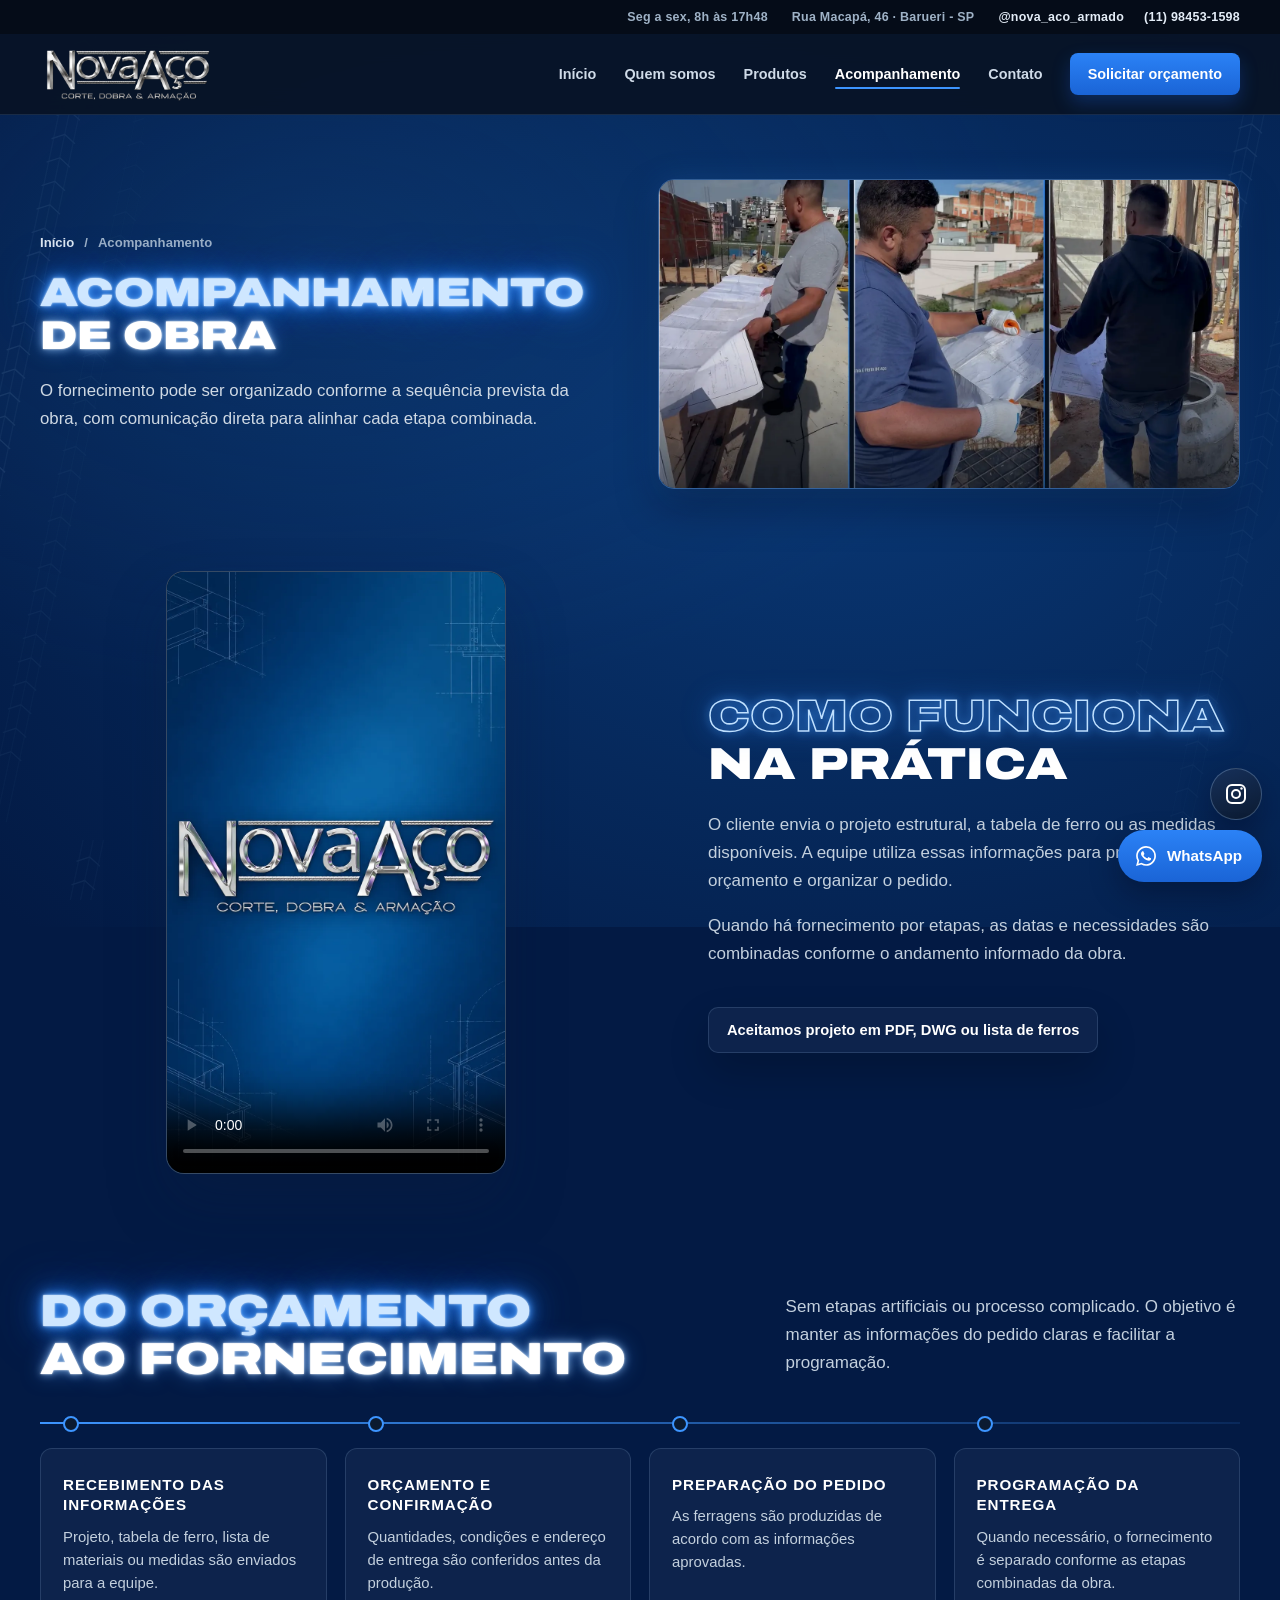
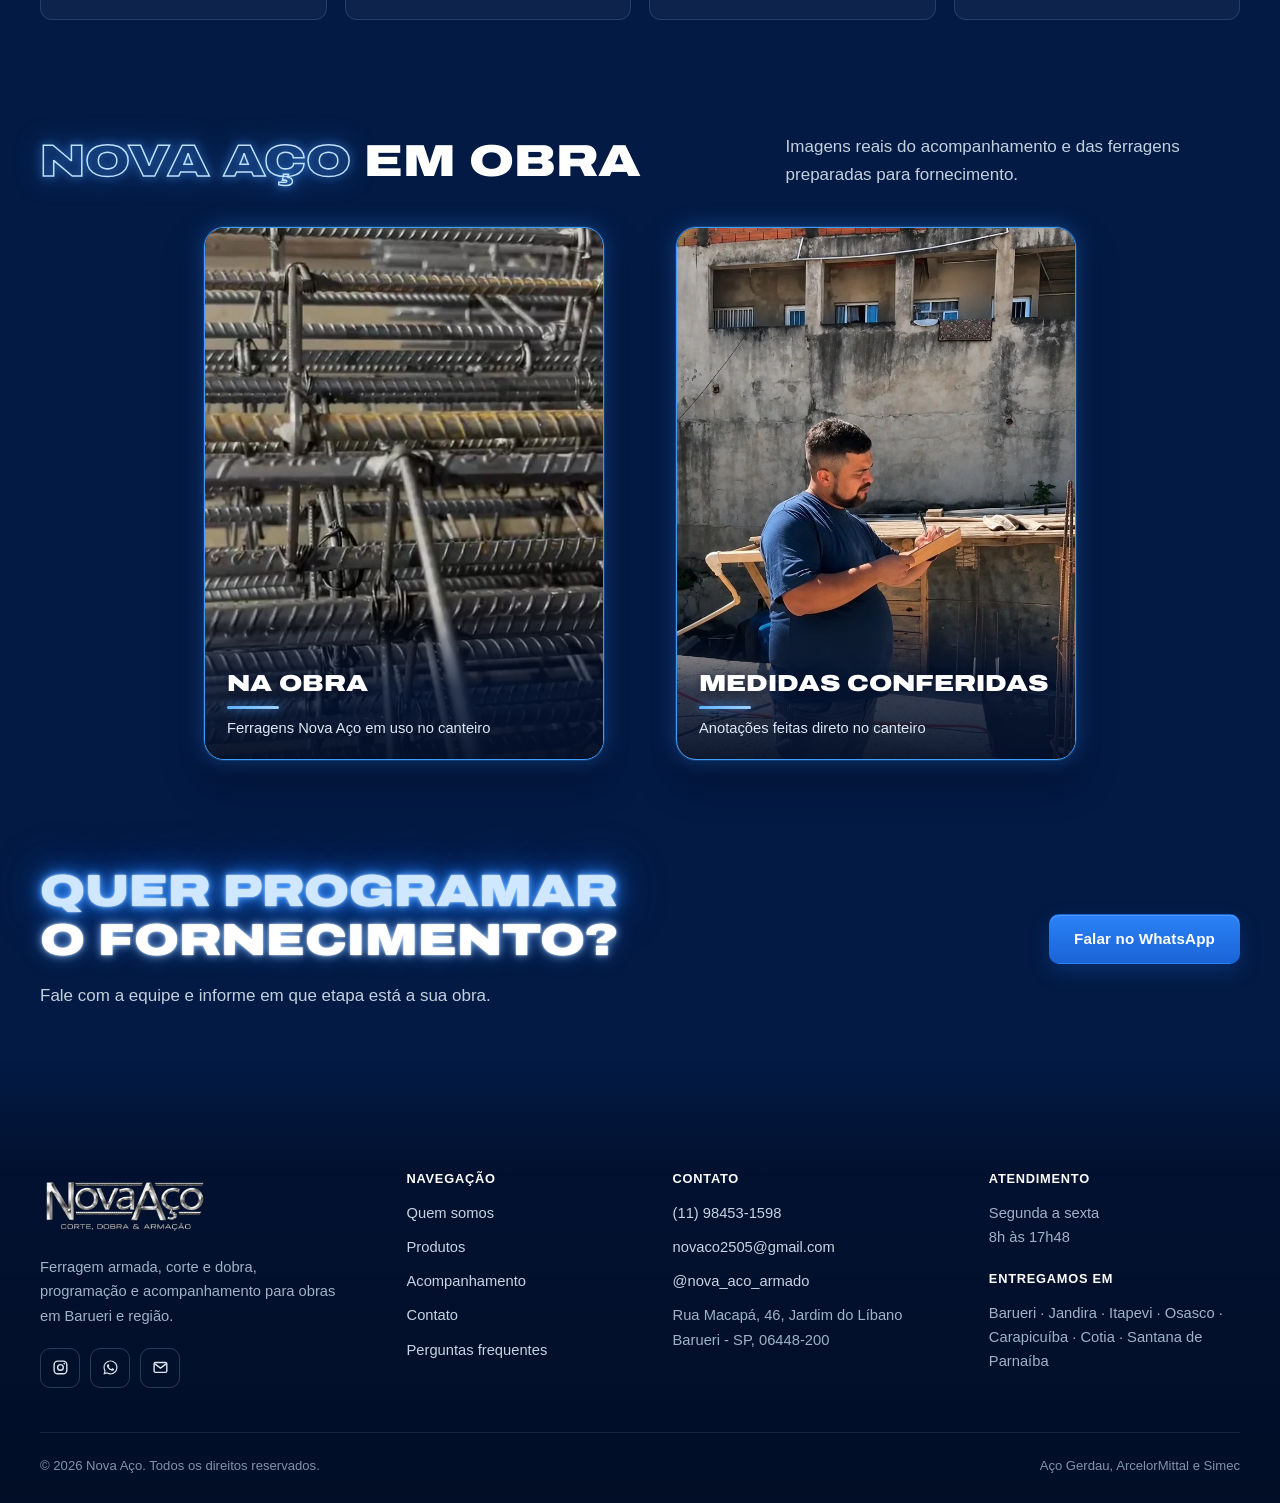
==== commit 684fdec7: "Suaviza fundo com luz azul animada e textura lateral discreta de aço Mantém o fundo contínuo, acompa" ====
--- a/acompanhamento/index.html
+++ b/acompanhamento/index.html
@@ -35,7 +35,7 @@
 <link rel="apple-touch-icon" href="/assets/favicon-nova-aco.png?v=20261002">
 <link rel="preload" as="image" href="/assets/img/logo-nova-aco.webp">
 <link rel="preload" as="image" type="image/webp" href="/assets/img/capa-acompanhamento-m.webp">
-<link rel="stylesheet" href="/assets/site.css?v=20261002-10">
+<link rel="stylesheet" href="/assets/site.css?v=20261003-bg1">
 <script>document.documentElement.classList.add('js');setTimeout(function(){if(!window.NA_READY)document.documentElement.classList.add('no-reveal')},2500)</script>
 <script type="application/ld+json">{"@context": "https://schema.org", "@type": "LocalBusiness", "name": "Nova Aço", "url": "https://novaacoarmado.com.br/", "image": "https://novaacoarmado.com.br/assets/capa-nova-aco.png", "logo": "https://novaacoarmado.com.br/assets/img/logo-nova-aco.png", "telephone": "+5511984531598", "email": "novaco2505@gmail.com", "address": {"@type": "PostalAddress", "streetAddress": "Rua Macapá, 46 - Jardim do Líbano", "addressLocality": "Barueri", "addressRegion": "SP", "postalCode": "06448-200", "addressCountry": "BR"}, "openingHoursSpecification": [{"@type": "OpeningHoursSpecification", "dayOfWeek": ["Monday", "Tuesday", "Wednesday", "Thursday", "Friday"], "opens": "08:00", "closes": "17:48"}], "areaServed": ["Barueri", "Jandira", "Itapevi", "Osasco", "Carapicuíba", "Cotia", "Santana de Parnaíba"], "sameAs": ["https://www.instagram.com/nova_aco_armado/"], "brand": [{"@type": "Brand", "name": "Gerdau"}, {"@type": "Brand", "name": "ArcelorMittal"}, {"@type": "Brand", "name": "Simec"}]}</script>
 </head><body>
--- a/assets/site.css
+++ b/assets/site.css
@@ -1280,9 +1280,59 @@
 
 
 /* ===== Fundo uniforme: um único azul suave atrás do site todo ===== */
-body{background:#031a44}
-body::before{content:"";position:fixed;left:0;right:0;top:0;height:100vh;height:100lvh;z-index:-1;pointer-events:none;
-  background:radial-gradient(ellipse 90% 70% at 50% 40%,#0a3f84 0%,#073170 40%,#04225a 75%,#031a44 100%)}
+
+/* Fundo contínuo: luz difusa e nervuras de aço restritas às laterais.
+   Duas camadas leves; entrada acompanha os primeiros elementos .in. */
+body{background:#031a44;isolation:isolate}
+body::before{
+  content:"";position:fixed;inset:-3%;height:auto;z-index:-2;pointer-events:none;
+  background:
+    radial-gradient(ellipse 72% 62% at 26% 30%,rgba(27,89,158,.22),transparent 75%),
+    radial-gradient(ellipse 80% 76% at 65% 50%,#093774 0%,#06295c 48%,#031a44 100%);
+  transform:translate3d(0,0,0);
+  animation:na-background-light 32s ease-in-out infinite alternate;
+}
+body::after{
+  content:"";position:fixed;inset:0;z-index:-1;pointer-events:none;
+  background-image:url("data:image/svg+xml,%3Csvg%20xmlns%3D%22http%3A%2F%2Fwww.w3.org%2F2000%2Fsvg%22%20width%3D%22180%22%20height%3D%22840%22%20viewBox%3D%220%200%20180%20840%22%3E%3Cg%20fill%3D%22none%22%20stroke%3D%22%2387aed0%22%20stroke-width%3D%221.4%22%3E%3Cg%20transform%3D%22translate(40%200)%20rotate(12%200%20420)%22%3E%3Cpath%20d%3D%22M-10%20-30v900%20M10%20-30v900%20M0%20-30v900%22%20opacity%3D%22.5%22%2F%3E%3Cpath%20d%3D%22M0%208l12%207%20M0%208l-12%207%20M0%2032l12%207%20M0%2032l-12%207%20M0%2056l12%207%20M0%2056l-12%207%20M0%2080l12%207%20M0%2080l-12%207%20M0%20104l12%207%20M0%20104l-12%207%20M0%20128l12%207%20M0%20128l-12%207%20M0%20152l12%207%20M0%20152l-12%207%20M0%20176l12%207%20M0%20176l-12%207%20M0%20200l12%207%20M0%20200l-12%207%20M0%20224l12%207%20M0%20224l-12%207%20M0%20248l12%207%20M0%20248l-12%207%20M0%20272l12%207%20M0%20272l-12%207%20M0%20296l12%207%20M0%20296l-12%207%20M0%20320l12%207%20M0%20320l-12%207%20M0%20344l12%207%20M0%20344l-12%207%20M0%20368l12%207%20M0%20368l-12%207%20M0%20392l12%207%20M0%20392l-12%207%20M0%20416l12%207%20M0%20416l-12%207%20M0%20440l12%207%20M0%20440l-12%207%20M0%20464l12%207%20M0%20464l-12%207%20M0%20488l12%207%20M0%20488l-12%207%20M0%20512l12%207%20M0%20512l-12%207%20M0%20536l12%207%20M0%20536l-12%207%20M0%20560l12%207%20M0%20560l-12%207%20M0%20584l12%207%20M0%20584l-12%207%20M0%20608l12%207%20M0%20608l-12%207%20M0%20632l12%207%20M0%20632l-12%207%20M0%20656l12%207%20M0%20656l-12%207%20M0%20680l12%207%20M0%20680l-12%207%20M0%20704l12%207%20M0%20704l-12%207%20M0%20728l12%207%20M0%20728l-12%207%20M0%20752l12%207%20M0%20752l-12%207%20M0%20776l12%207%20M0%20776l-12%207%20M0%20800l12%207%20M0%20800l-12%207%22%2F%3E%3C%2Fg%3E%3Cg%20transform%3D%22translate(126%20-40)%20rotate(12%200%20420)%22%20opacity%3D%22.55%22%3E%3Cpath%20d%3D%22M-10%20-30v900%20M10%20-30v900%20M0%20-30v900%22%20opacity%3D%22.5%22%2F%3E%3Cpath%20d%3D%22M0%208l12%207%20M0%208l-12%207%20M0%2032l12%207%20M0%2032l-12%207%20M0%2056l12%207%20M0%2056l-12%207%20M0%2080l12%207%20M0%2080l-12%207%20M0%20104l12%207%20M0%20104l-12%207%20M0%20128l12%207%20M0%20128l-12%207%20M0%20152l12%207%20M0%20152l-12%207%20M0%20176l12%207%20M0%20176l-12%207%20M0%20200l12%207%20M0%20200l-12%207%20M0%20224l12%207%20M0%20224l-12%207%20M0%20248l12%207%20M0%20248l-12%207%20M0%20272l12%207%20M0%20272l-12%207%20M0%20296l12%207%20M0%20296l-12%207%20M0%20320l12%207%20M0%20320l-12%207%20M0%20344l12%207%20M0%20344l-12%207%20M0%20368l12%207%20M0%20368l-12%207%20M0%20392l12%207%20M0%20392l-12%207%20M0%20416l12%207%20M0%20416l-12%207%20M0%20440l12%207%20M0%20440l-12%207%20M0%20464l12%207%20M0%20464l-12%207%20M0%20488l12%207%20M0%20488l-12%207%20M0%20512l12%207%20M0%20512l-12%207%20M0%20536l12%207%20M0%20536l-12%207%20M0%20560l12%207%20M0%20560l-12%207%20M0%20584l12%207%20M0%20584l-12%207%20M0%20608l12%207%20M0%20608l-12%207%20M0%20632l12%207%20M0%20632l-12%207%20M0%20656l12%207%20M0%20656l-12%207%20M0%20680l12%207%20M0%20680l-12%207%20M0%20704l12%207%20M0%20704l-12%207%20M0%20728l12%207%20M0%20728l-12%207%20M0%20752l12%207%20M0%20752l-12%207%20M0%20776l12%207%20M0%20776l-12%207%20M0%20800l12%207%20M0%20800l-12%207%22%2F%3E%3C%2Fg%3E%3C%2Fg%3E%3C%2Fsvg%3E"),url("data:image/svg+xml,%3Csvg%20xmlns%3D%22http%3A%2F%2Fwww.w3.org%2F2000%2Fsvg%22%20width%3D%22180%22%20height%3D%22840%22%20viewBox%3D%220%200%20180%20840%22%3E%3Cg%20fill%3D%22none%22%20stroke%3D%22%2387aed0%22%20stroke-width%3D%221.4%22%3E%3Cg%20transform%3D%22translate(40%200)%20rotate(12%200%20420)%22%3E%3Cpath%20d%3D%22M-10%20-30v900%20M10%20-30v900%20M0%20-30v900%22%20opacity%3D%22.5%22%2F%3E%3Cpath%20d%3D%22M0%208l12%207%20M0%208l-12%207%20M0%2032l12%207%20M0%2032l-12%207%20M0%2056l12%207%20M0%2056l-12%207%20M0%2080l12%207%20M0%2080l-12%207%20M0%20104l12%207%20M0%20104l-12%207%20M0%20128l12%207%20M0%20128l-12%207%20M0%20152l12%207%20M0%20152l-12%207%20M0%20176l12%207%20M0%20176l-12%207%20M0%20200l12%207%20M0%20200l-12%207%20M0%20224l12%207%20M0%20224l-12%207%20M0%20248l12%207%20M0%20248l-12%207%20M0%20272l12%207%20M0%20272l-12%207%20M0%20296l12%207%20M0%20296l-12%207%20M0%20320l12%207%20M0%20320l-12%207%20M0%20344l12%207%20M0%20344l-12%207%20M0%20368l12%207%20M0%20368l-12%207%20M0%20392l12%207%20M0%20392l-12%207%20M0%20416l12%207%20M0%20416l-12%207%20M0%20440l12%207%20M0%20440l-12%207%20M0%20464l12%207%20M0%20464l-12%207%20M0%20488l12%207%20M0%20488l-12%207%20M0%20512l12%207%20M0%20512l-12%207%20M0%20536l12%207%20M0%20536l-12%207%20M0%20560l12%207%20M0%20560l-12%207%20M0%20584l12%207%20M0%20584l-12%207%20M0%20608l12%207%20M0%20608l-12%207%20M0%20632l12%207%20M0%20632l-12%207%20M0%20656l12%207%20M0%20656l-12%207%20M0%20680l12%207%20M0%20680l-12%207%20M0%20704l12%207%20M0%20704l-12%207%20M0%20728l12%207%20M0%20728l-12%207%20M0%20752l12%207%20M0%20752l-12%207%20M0%20776l12%207%20M0%20776l-12%207%20M0%20800l12%207%20M0%20800l-12%207%22%2F%3E%3C%2Fg%3E%3Cg%20transform%3D%22translate(126%20-40)%20rotate(12%200%20420)%22%20opacity%3D%22.55%22%3E%3Cpath%20d%3D%22M-10%20-30v900%20M10%20-30v900%20M0%20-30v900%22%20opacity%3D%22.5%22%2F%3E%3Cpath%20d%3D%22M0%208l12%207%20M0%208l-12%207%20M0%2032l12%207%20M0%2032l-12%207%20M0%2056l12%207%20M0%2056l-12%207%20M0%2080l12%207%20M0%2080l-12%207%20M0%20104l12%207%20M0%20104l-12%207%20M0%20128l12%207%20M0%20128l-12%207%20M0%20152l12%207%20M0%20152l-12%207%20M0%20176l12%207%20M0%20176l-12%207%20M0%20200l12%207%20M0%20200l-12%207%20M0%20224l12%207%20M0%20224l-12%207%20M0%20248l12%207%20M0%20248l-12%207%20M0%20272l12%207%20M0%20272l-12%207%20M0%20296l12%207%20M0%20296l-12%207%20M0%20320l12%207%20M0%20320l-12%207%20M0%20344l12%207%20M0%20344l-12%207%20M0%20368l12%207%20M0%20368l-12%207%20M0%20392l12%207%20M0%20392l-12%207%20M0%20416l12%207%20M0%20416l-12%207%20M0%20440l12%207%20M0%20440l-12%207%20M0%20464l12%207%20M0%20464l-12%207%20M0%20488l12%207%20M0%20488l-12%207%20M0%20512l12%207%20M0%20512l-12%207%20M0%20536l12%207%20M0%20536l-12%207%20M0%20560l12%207%20M0%20560l-12%207%20M0%20584l12%207%20M0%20584l-12%207%20M0%20608l12%207%20M0%20608l-12%207%20M0%20632l12%207%20M0%20632l-12%207%20M0%20656l12%207%20M0%20656l-12%207%20M0%20680l12%207%20M0%20680l-12%207%20M0%20704l12%207%20M0%20704l-12%207%20M0%20728l12%207%20M0%20728l-12%207%20M0%20752l12%207%20M0%20752l-12%207%20M0%20776l12%207%20M0%20776l-12%207%20M0%20800l12%207%20M0%20800l-12%207%22%2F%3E%3C%2Fg%3E%3C%2Fg%3E%3C%2Fsvg%3E");
+  background-position:left -36px top,right -36px bottom;
+  background-size:180px 840px;background-repeat:repeat-y;
+  -webkit-mask-image:linear-gradient(90deg,#000,transparent 19%,transparent 81%,#000);
+  mask-image:linear-gradient(90deg,#000,transparent 19%,transparent 81%,#000);
+  opacity:.13;transition:opacity 1.4s cubic-bezier(.16,1,.3,1);
+}
+@supports selector(body:has(.in)){
+  .js:not(.no-reveal) body:not(:has(.reveal.in,.stagger>.in,[data-reveal-group]>.in))::after{opacity:0}
+}
+@keyframes na-background-light{
+  from{transform:translate3d(-.7%, -.4%,0)}
+  to{transform:translate3d(.7%, .4%,0)}
+}
+/* A textura se desloca apenas 24px ao longo da rolagem inteira. */
+@supports (animation-timeline:scroll()){
+  body::after{
+    animation:na-background-scroll linear both;
+    animation-timeline:scroll(root block);
+  }
+}
+@keyframes na-background-scroll{
+  from{transform:translate3d(0,12px,0)}
+  to{transform:translate3d(0,-12px,0)}
+}
+@media(max-width:700px){
+  body::after{
+    background-size:120px 560px;
+    background-position:left -46px top,right -46px bottom;
+    -webkit-mask-image:linear-gradient(90deg,#000,transparent 12%,transparent 88%,#000);
+    mask-image:linear-gradient(90deg,#000,transparent 12%,transparent 88%,#000);
+    opacity:.09;animation:none;
+  }
+  body::before{animation-duration:40s}
+}
+@media(prefers-reduced-motion:reduce){
+  body::before,body::after{animation:none!important;transform:none!important;transition:none!important}
+  .js body::after{opacity:.09!important}
+}
 .section,.cta-band,.brands,.hero,.page-hero,.service-bar,
 .section.tone-dark,.section.tone-alt,.section.reviews-blue,.cta-band.tone-dark,.cta-band.tone-alt,
 .home-page main>.section,.home-page main>.cta-band,.home-page .reviews-blue,.home-page .band-sec{background:transparent!important;border-top:0!important;border-bottom:0!important}
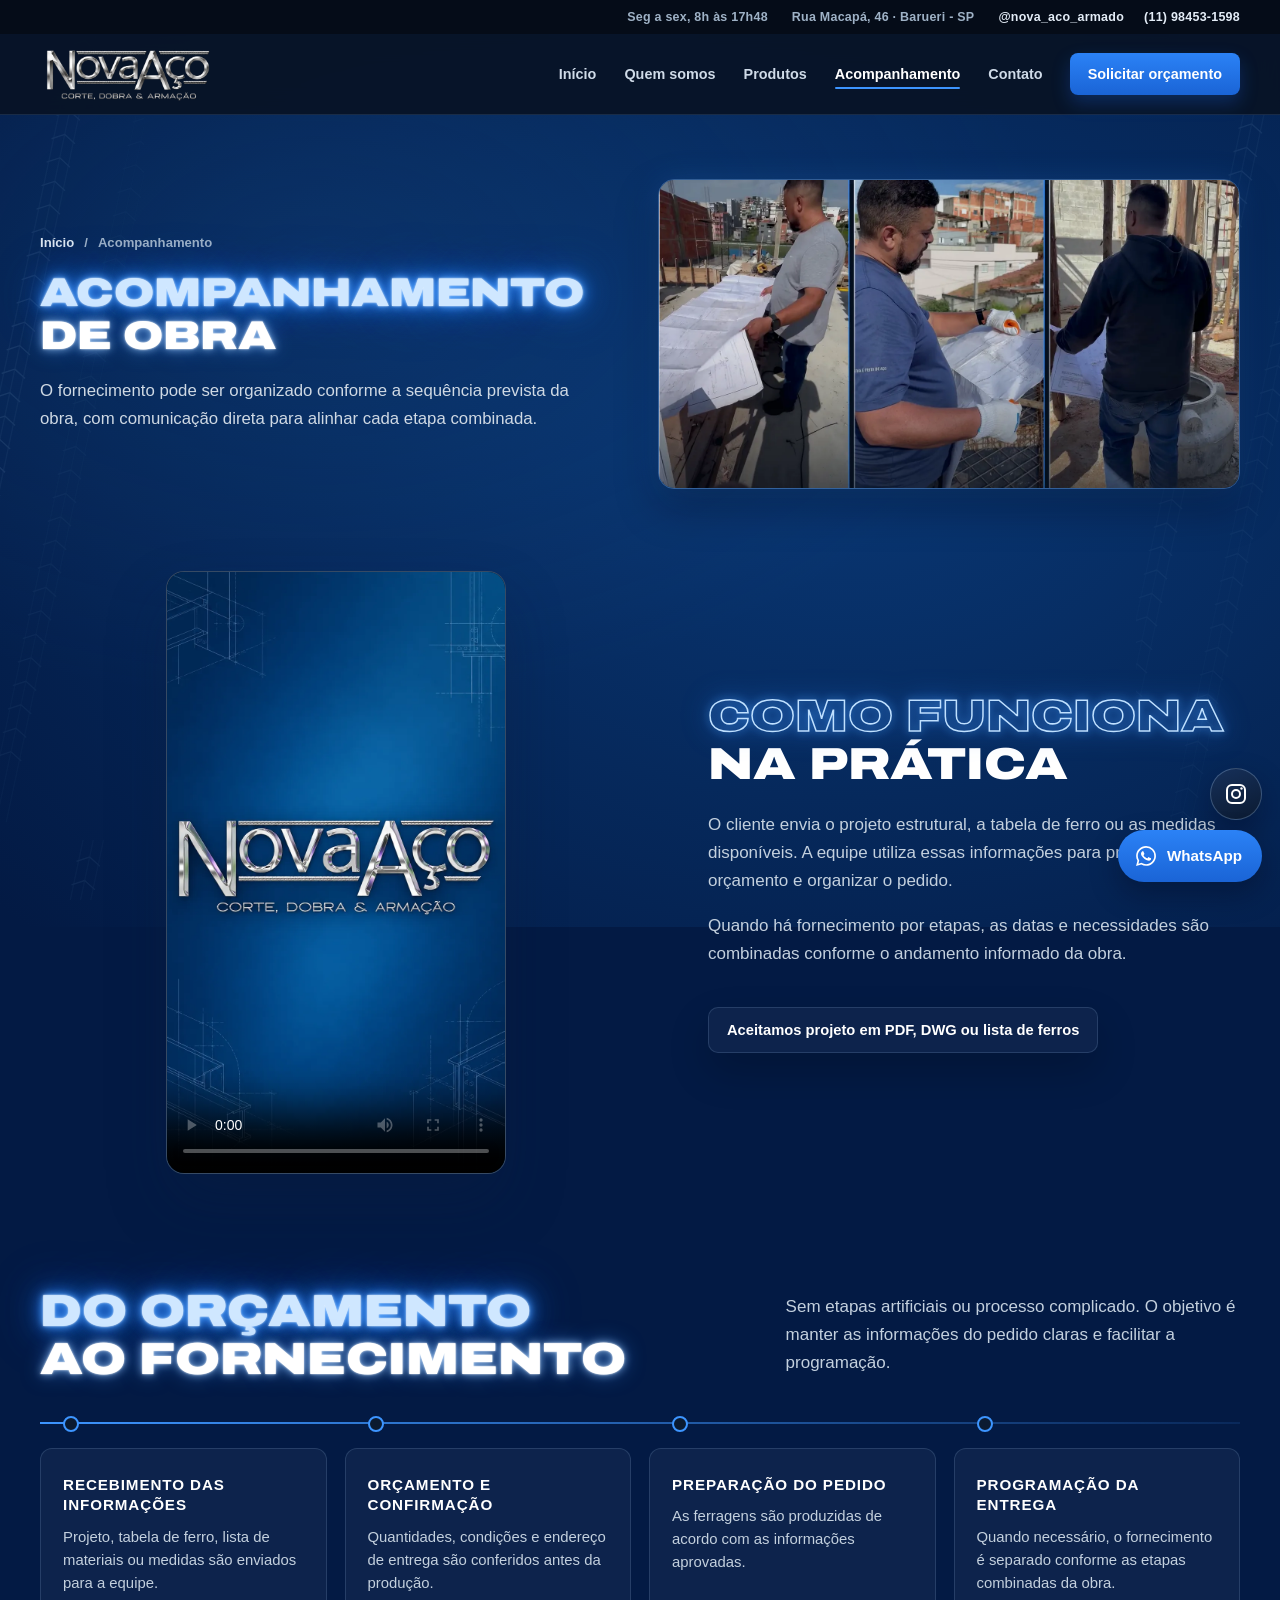
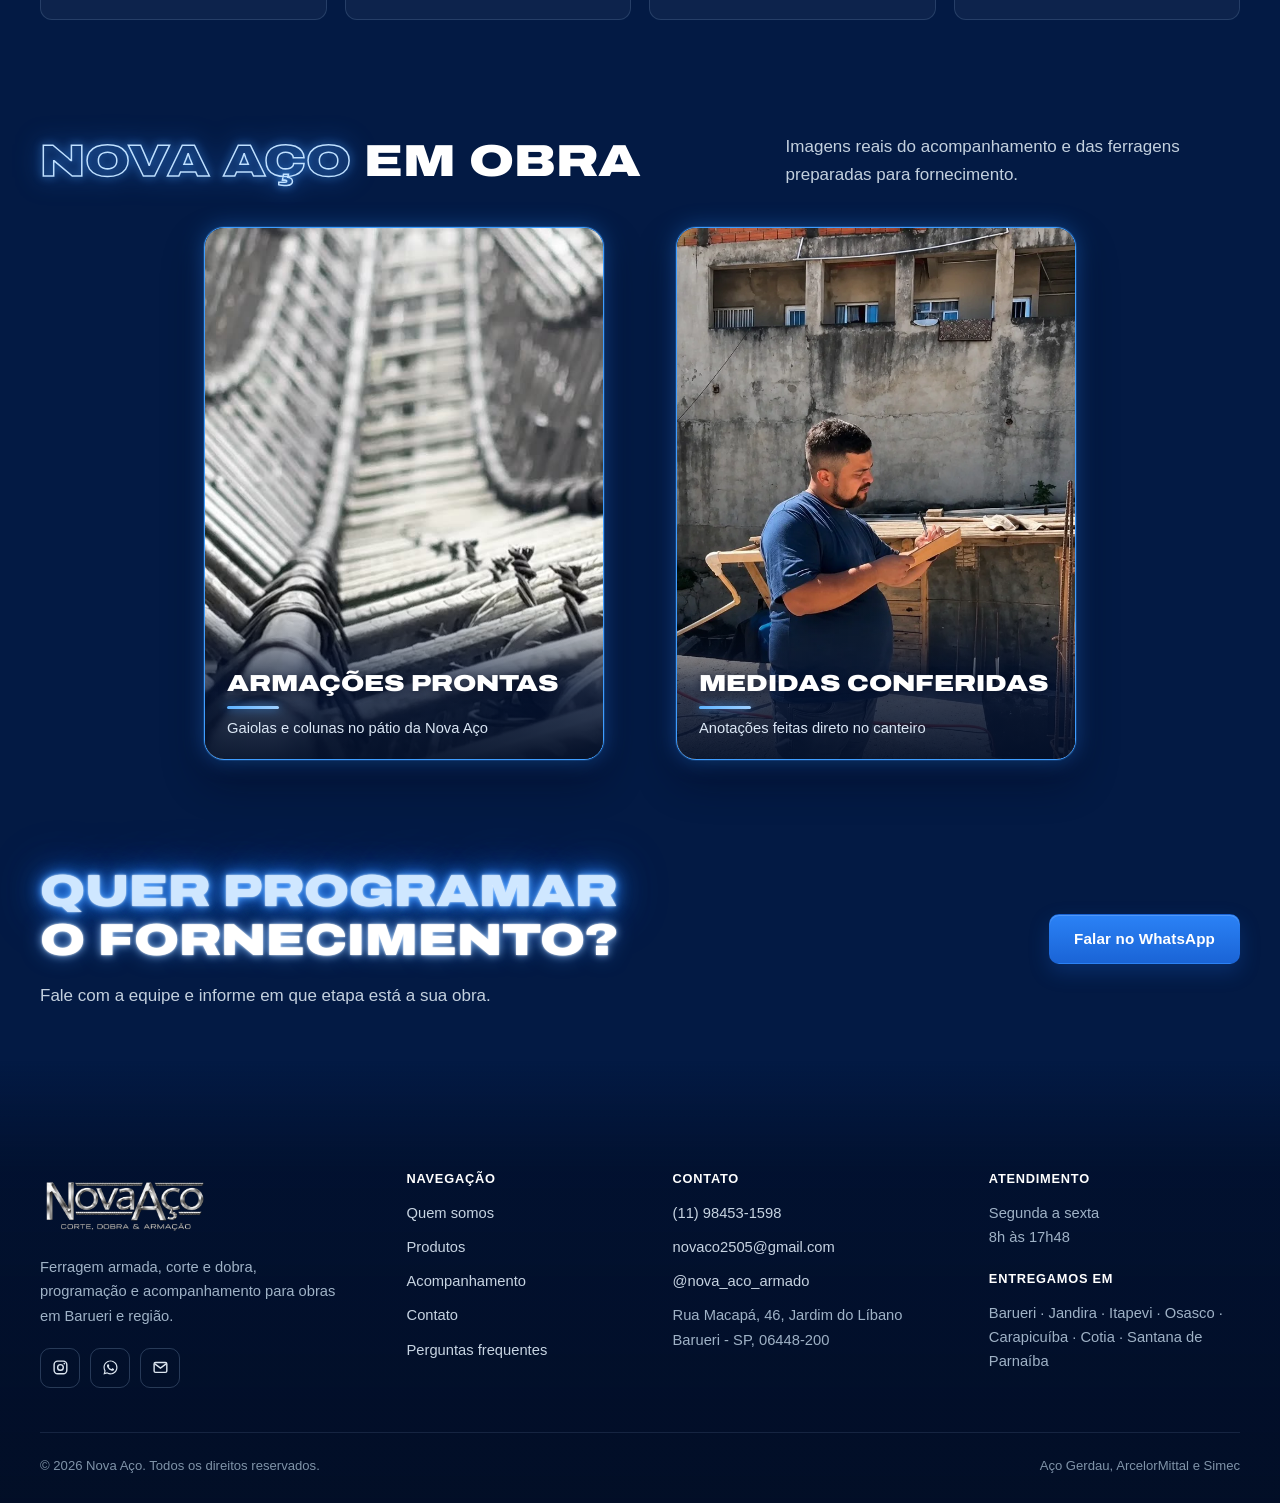
==== commit 77030fa1: "Troca vídeo da galeria do Acompanhamento por novo vídeo das armações Substitui capa-obra-nova-aco.mp" ====
--- a/acompanhamento/index.html
+++ b/acompanhamento/index.html
@@ -35,8 +35,8 @@
 <link rel="apple-touch-icon" href="/assets/favicon-nova-aco.png?v=20261002">
 <link rel="preload" as="image" href="/assets/img/logo-nova-aco.webp">
 <link rel="preload" as="image" type="image/webp" href="/assets/img/capa-acompanhamento-m.webp">
-<link rel="stylesheet" href="/assets/site.css?v=20261003-bg1">
-<script>document.documentElement.classList.add('js');setTimeout(function(){if(!window.NA_READY)document.documentElement.classList.add('no-reveal')},2500)</script>
+<link rel="stylesheet" href="/assets/site.css?v=20261005-anim">
+<script>document.documentElement.classList.add('js');(function(){function f(){if(!window.NA_READY)document.documentElement.classList.add('no-reveal')}document.addEventListener('DOMContentLoaded',f);setTimeout(f,8000)})()</script>
 <script type="application/ld+json">{"@context": "https://schema.org", "@type": "LocalBusiness", "name": "Nova Aço", "url": "https://novaacoarmado.com.br/", "image": "https://novaacoarmado.com.br/assets/capa-nova-aco.png", "logo": "https://novaacoarmado.com.br/assets/img/logo-nova-aco.png", "telephone": "+5511984531598", "email": "novaco2505@gmail.com", "address": {"@type": "PostalAddress", "streetAddress": "Rua Macapá, 46 - Jardim do Líbano", "addressLocality": "Barueri", "addressRegion": "SP", "postalCode": "06448-200", "addressCountry": "BR"}, "openingHoursSpecification": [{"@type": "OpeningHoursSpecification", "dayOfWeek": ["Monday", "Tuesday", "Wednesday", "Thursday", "Friday"], "opens": "08:00", "closes": "17:48"}], "areaServed": ["Barueri", "Jandira", "Itapevi", "Osasco", "Carapicuíba", "Cotia", "Santana de Parnaíba"], "sameAs": ["https://www.instagram.com/nova_aco_armado/"], "brand": [{"@type": "Brand", "name": "Gerdau"}, {"@type": "Brand", "name": "ArcelorMittal"}, {"@type": "Brand", "name": "Simec"}]}</script>
 </head><body>
 <a class="skip-link" href="#conteudo">Pular para o conteúdo</a>
@@ -81,7 +81,7 @@
     </ol>
   </div></section>
   <section class="section tone-dark tone-alt"><div class="container"><div class="section-head reveal"><div><h2 class="tt tt-vaz" aria-label="Nova Aço em obra"><span class="tl tb" data-t="Nova Aço"><span class="f">Nova Aço</span></span> <span class="tl ts" data-t="em obra"><span class="f">em obra</span></span></h2></div><p>Imagens reais do acompanhamento e das ferragens preparadas para fornecimento.</p></div>
-    <div class="gallery-pair"><figure class="photo-frame frame-a pic-card reveal"><video class="frame-video" src="/assets/capa-obra-nova-aco.mp4" poster="/assets/capa-obra-nova-aco.jpg" muted loop playsinline autoplay preload="metadata" aria-label="Ferragens Nova Aço em obra"></video><figcaption class="pic-cap"><strong>Na obra</strong><span>Ferragens Nova Aço em uso no canteiro</span></figcaption></figure><figure class="photo-frame frame-b pic-card reveal"><img src="/assets/img/foto-prancheta-obra.webp" srcset="/assets/img/foto-prancheta-obra-sm.webp 454w, /assets/img/foto-prancheta-obra.webp 727w" sizes="(max-width: 700px) 90vw, 40vw" alt="Equipe da Nova Aço anotando as medidas na obra" width="727" height="1024" loading="lazy" decoding="async"><figcaption class="pic-cap"><strong>Medidas conferidas</strong><span>Anotações feitas direto no canteiro</span></figcaption></figure></div></div></section>
+    <div class="gallery-pair"><figure class="photo-frame frame-a pic-card reveal"><video class="frame-video" src="/assets/armacoes-patio-nova-aco.mp4" poster="/assets/armacoes-patio-nova-aco.jpg" muted loop playsinline autoplay preload="metadata" aria-label="Gaiolas e colunas armadas no pátio da Nova Aço"></video><figcaption class="pic-cap"><strong>Armações prontas</strong><span>Gaiolas e colunas no pátio da Nova Aço</span></figcaption></figure><figure class="photo-frame frame-b pic-card reveal"><img src="/assets/img/foto-prancheta-obra.webp" srcset="/assets/img/foto-prancheta-obra-sm.webp 454w, /assets/img/foto-prancheta-obra.webp 727w" sizes="(max-width: 700px) 90vw, 40vw" alt="Equipe da Nova Aço anotando as medidas na obra" width="727" height="1024" loading="lazy" decoding="async"><figcaption class="pic-cap"><strong>Medidas conferidas</strong><span>Anotações feitas direto no canteiro</span></figcaption></figure></div></div></section>
   <section class="cta-band tone-dark"><div class="container cta-inner"><div class="cta-copy"><h2 class="tt tt-led" aria-label="Quer programar o fornecimento?"><span class="tl tb" data-t="Quer programar"><span class="f">Quer programar</span></span> <span class="tl ts" data-t="o fornecimento?"><span class="f">o fornecimento?</span></span></h2><p>Fale com a equipe e informe em que etapa está a sua obra.</p></div><a class="btn btn-accent" href="https://wa.me/5511984531598?text=Ol%C3%A1%20Nova%20A%C3%A7o%21%20Quero%20falar%20sobre%20programa%C3%A7%C3%A3o%20e%20acompanhamento." target="_blank" rel="noopener">Falar no WhatsApp</a></div></section>
 </main>
 <footer class="site-footer">
@@ -98,5 +98,5 @@
   </div>
 </footer>
 <div class="fab-stack"><a class="fab fab-ig" href="https://www.instagram.com/nova_aco_armado/" target="_blank" rel="noopener" aria-label="Instagram da Nova Aço"><svg viewBox="0 0 24 24" aria-hidden="true" class="ico"><rect x="3" y="3" width="18" height="18" rx="5" fill="none" stroke="currentColor" stroke-width="2"/><circle cx="12" cy="12" r="4" fill="none" stroke="currentColor" stroke-width="2"/><circle cx="17.5" cy="6.5" r="1.2" fill="currentColor"/></svg></a><a class="fab fab-wa" href="https://wa.me/5511984531598?text=Ol%C3%A1%20Nova%20A%C3%A7o%21%20Gostaria%20de%20solicitar%20um%20or%C3%A7amento." target="_blank" rel="noopener" aria-label="Falar com a Nova Aço no WhatsApp"><svg viewBox="0 0 24 24" aria-hidden="true" class="ico"><path fill="currentColor" d="M19.05 4.91A9.82 9.82 0 0 0 12.04 2C6.58 2 2.13 6.45 2.13 11.91c0 1.75.46 3.45 1.32 4.95L2.05 22l5.25-1.38a9.9 9.9 0 0 0 4.74 1.21h.01c5.46 0 9.91-4.45 9.91-9.91 0-2.65-1.03-5.14-2.91-7.01Zm-7.01 15.24h-.01a8.2 8.2 0 0 1-4.19-1.15l-.3-.18-3.12.82.83-3.04-.2-.31a8.2 8.2 0 0 1-1.26-4.38c0-4.54 3.7-8.23 8.24-8.23 2.2 0 4.27.86 5.82 2.42a8.18 8.18 0 0 1 2.41 5.82c0 4.54-3.7 8.23-8.22 8.23Zm4.52-6.16c-.25-.12-1.47-.72-1.69-.81-.23-.08-.39-.12-.56.13-.16.24-.64.8-.78.97-.14.16-.29.18-.54.06-.25-.12-1.05-.39-1.99-1.23-.74-.66-1.23-1.47-1.38-1.72-.14-.25-.01-.38.11-.5.11-.11.25-.29.37-.43.13-.15.17-.25.25-.41.08-.17.04-.31-.02-.43-.06-.12-.56-1.34-.76-1.84-.2-.48-.41-.42-.56-.43h-.48c-.17 0-.43.06-.66.31-.22.25-.86.85-.86 2.07 0 1.22.89 2.4 1.01 2.56.12.17 1.75 2.67 4.23 3.74.59.26 1.05.41 1.41.52.59.19 1.13.16 1.56.1.48-.07 1.47-.6 1.67-1.18.21-.58.21-1.07.14-1.18-.06-.1-.22-.16-.47-.28Z"/></svg><span>WhatsApp</span></a></div>
-<script src="/assets/site.js?v=20261002-6" defer></script>
+<script src="/assets/site.js?v=20261005-anim" defer></script>
 </body></html>
--- a/assets/site.css
+++ b/assets/site.css
@@ -503,10 +503,12 @@
   .brand-list li{padding:10px 14px;font-size:.92rem}
 }
 
+/* Com "efeitos de animação" desligados no Windows/macOS o site continua animado,
+   só que mais suave: a entrada vira um esmaecer com deslocamento curto. */
 @media (prefers-reduced-motion:reduce){
   html{scroll-behavior:auto}
-  .js .reveal,.js .stagger>.tile,.js [data-reveal-group]>*{opacity:1!important;transform:none!important;transition:none!important}
-  .btn,.fab{transition:none}
+  .js .reveal:not(.done),.js .stagger>.tile:not(.done),.js [data-reveal-group]>:not(.done){
+    transform:translate3d(0,10px,0);transition:opacity .9s ease-out,transform .9s ease-out;transition-delay:var(--d,0ms)}
 }
 
 /* títulos nas partes claras: degradê metálico em dois tons de azul */
@@ -904,10 +906,7 @@
 
 /* ===== Botão "Pedir orçamento": logo do WhatsApp no lugar da foto ===== */
 
-@media (prefers-reduced-motion:reduce){
-  
-  .feat-media img,.feat-copy::before{transition:none!important;transform:none!important}
-}
+
 
 /* ===== Cards de produtos: foto inteira + painel azul inclinado no rodapé ===== */
 .tiles{display:grid;grid-template-columns:repeat(3,minmax(0,1fr));gap:18px}
@@ -1095,7 +1094,6 @@
 }
 @media (prefers-reduced-motion:reduce){
   .wa-badge::after{animation:none;opacity:0}
-  .tile-img img,.material .product-photo>img,.collage-main img,.collage-side img,.cta-banner-photo img,.cta-banner-txt::after,.wa-badge{transition:none!important;transform:none!important}
 }
 
 
@@ -1165,7 +1163,7 @@
 .chip-scroll a.active{color:#fff!important;border-color:rgba(160,210,255,.9)!important;
   background:linear-gradient(180deg,rgba(255,255,255,.14),rgba(255,255,255,0) 50%),linear-gradient(135deg,#2e8cf6,#145fcc)!important;
   box-shadow:0 0 14px rgba(43,130,246,.55)}
-@media (prefers-reduced-motion:reduce){.product-card .product-photo>img,.product-copy .btn{transition:none!important;transform:none!important}}
+
 
 
 /* ===== Seção "Nova Aço em Barueri": distribuição em grade ===== */
@@ -1276,7 +1274,7 @@
   .qs-copy>span{font-size:clamp(.78rem,.6rem + 1vw,.9rem)}
   .qs-go{right:12px;width:36px;height:36px;margin-top:-18px;background-size:12px}
 }
-@media (prefers-reduced-motion:reduce){.qs-media img,.qs-copy::before,.qs-go{transition:none!important;transform:none!important;opacity:1!important}}
+
 
 
 /* ===== Fundo uniforme: um único azul suave atrás do site todo ===== */
@@ -1330,8 +1328,7 @@
   body::before{animation-duration:40s}
 }
 @media(prefers-reduced-motion:reduce){
-  body::before,body::after{animation:none!important;transform:none!important;transition:none!important}
-  .js body::after{opacity:.09!important}
+  body::after{animation:none!important;transform:none!important}
 }
 .section,.cta-band,.brands,.hero,.page-hero,.service-bar,
 .section.tone-dark,.section.tone-alt,.section.reviews-blue,.cta-band.tone-dark,.cta-band.tone-alt,
@@ -1380,5 +1377,5 @@
   .pic-card .pic-cap{padding:56px 16px 16px}
   .pic-cap span{font-size:.84rem}
 }
-@media (prefers-reduced-motion:reduce){.pic-card img,.pic-card video,.pic-cap strong::after{transition:none!important;transform:none!important}}
-
+
+
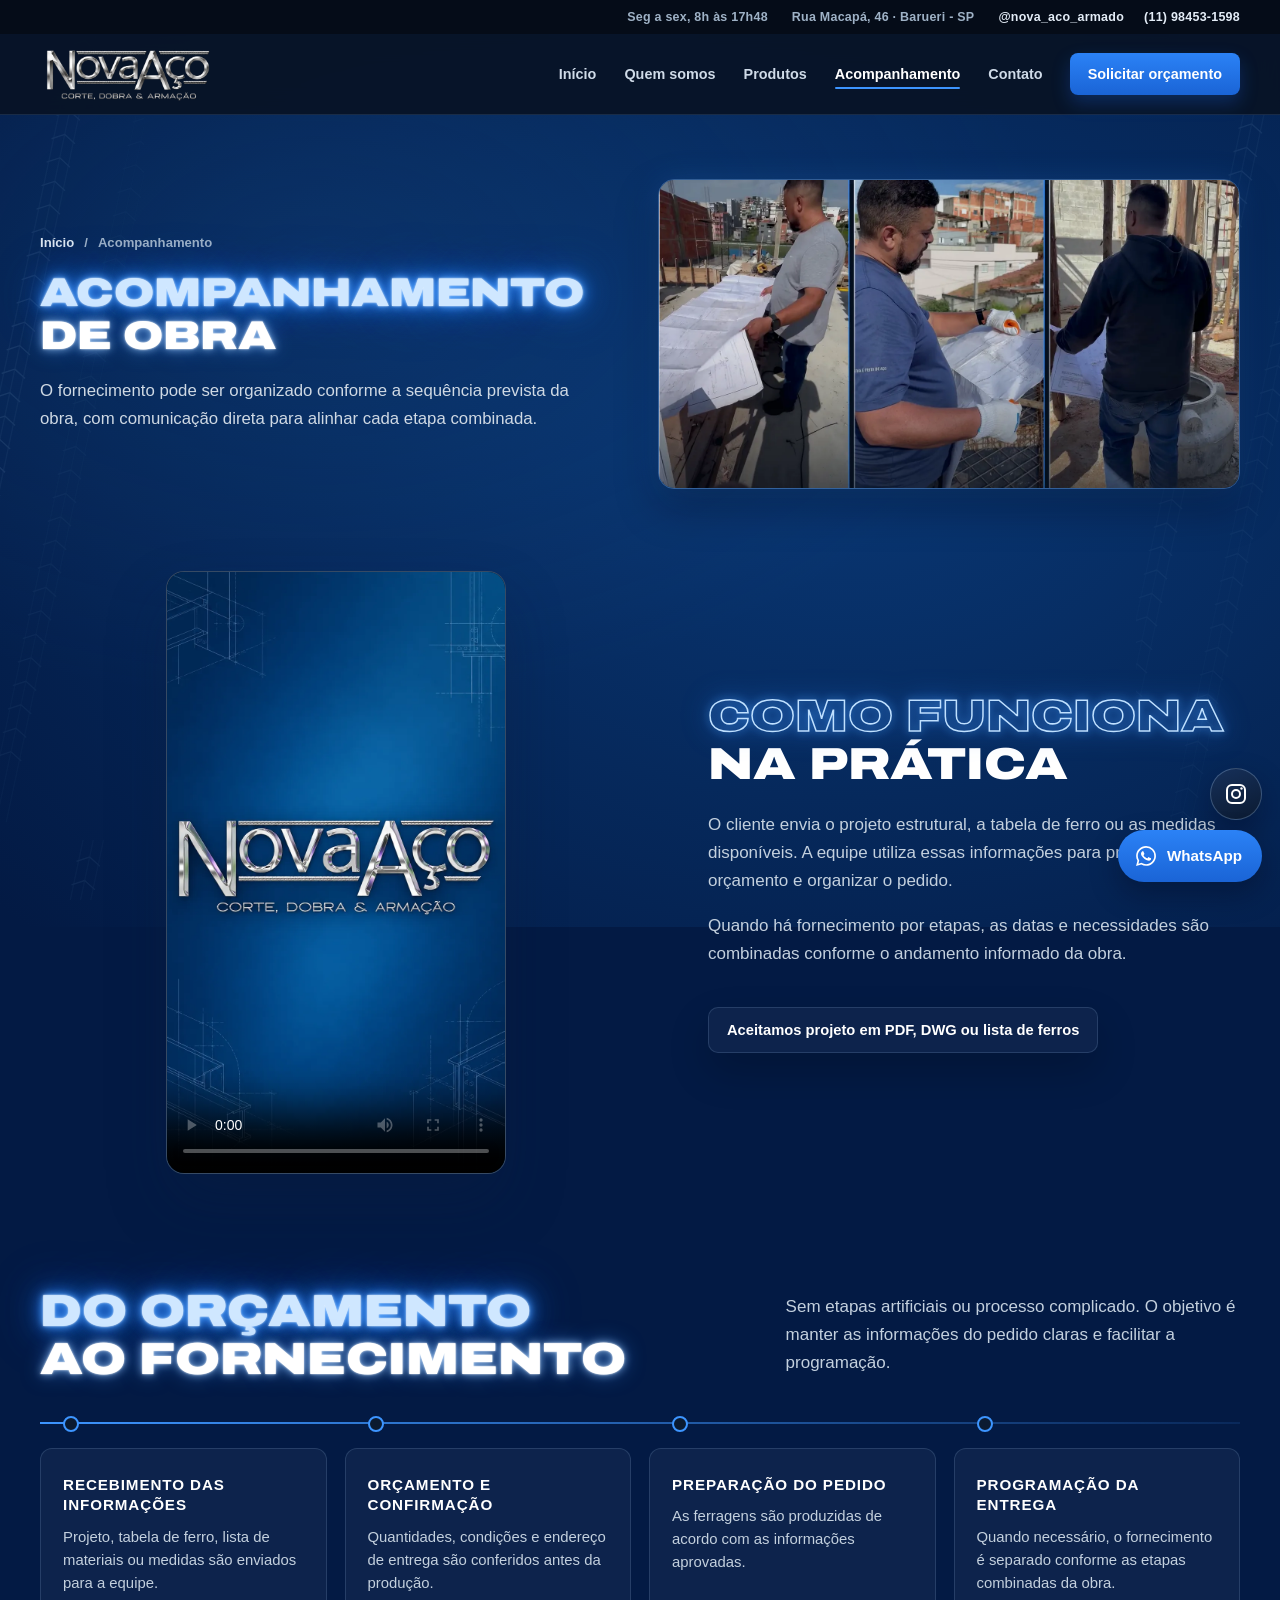
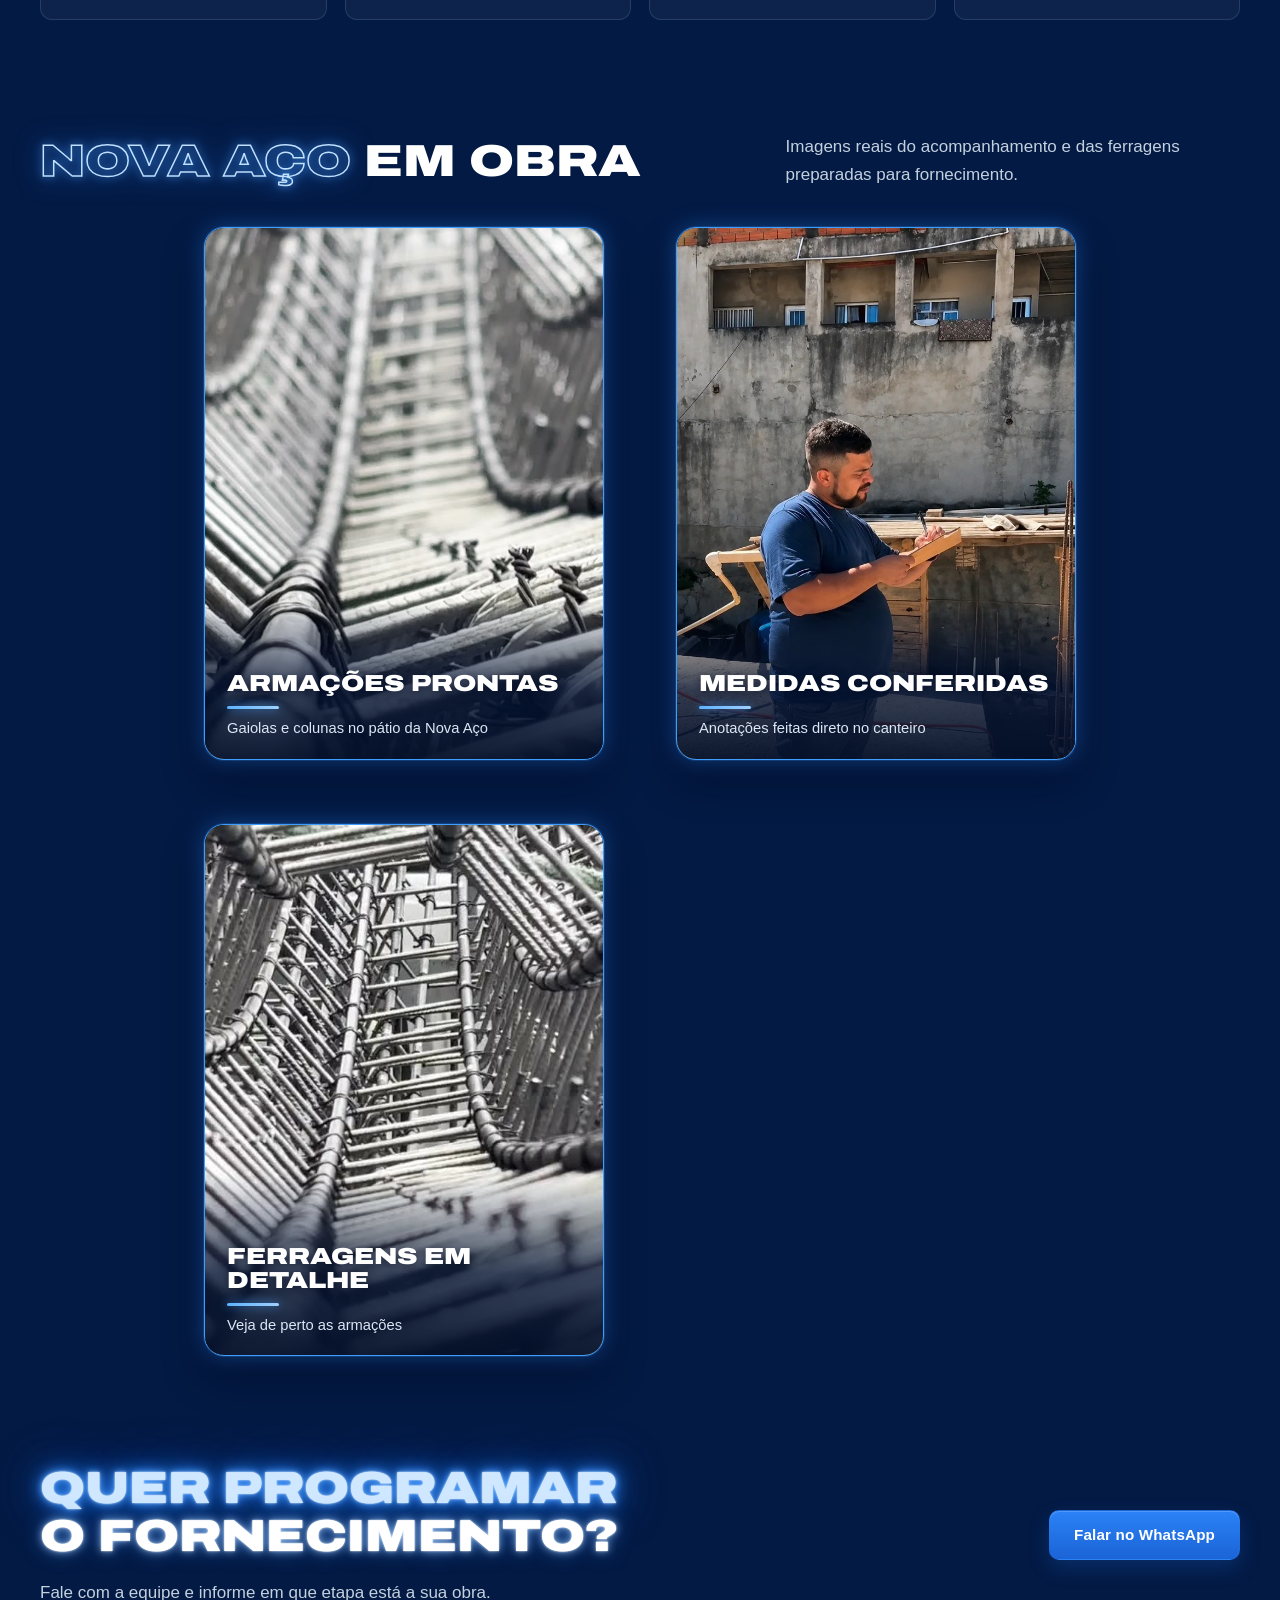
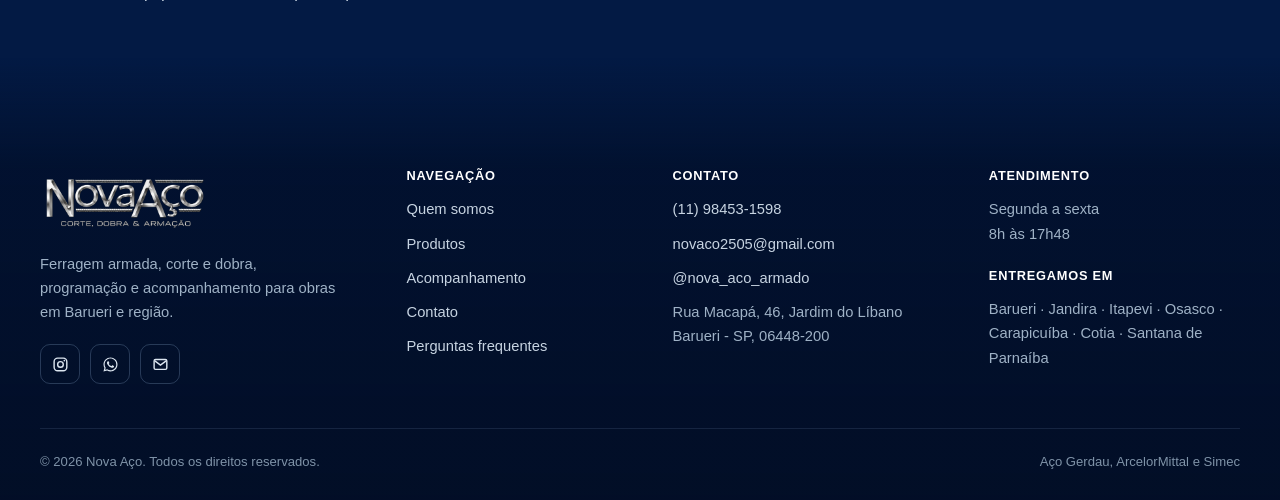
==== commit 1e2998ce: "Adiciona vídeo de detalhes das ferragens à galeria de Acompanhamento" ====
--- a/acompanhamento/index.html
+++ b/acompanhamento/index.html
@@ -81,7 +81,7 @@
     </ol>
   </div></section>
   <section class="section tone-dark tone-alt"><div class="container"><div class="section-head reveal"><div><h2 class="tt tt-vaz" aria-label="Nova Aço em obra"><span class="tl tb" data-t="Nova Aço"><span class="f">Nova Aço</span></span> <span class="tl ts" data-t="em obra"><span class="f">em obra</span></span></h2></div><p>Imagens reais do acompanhamento e das ferragens preparadas para fornecimento.</p></div>
-    <div class="gallery-pair"><figure class="photo-frame frame-a pic-card reveal"><video class="frame-video" src="/assets/armacoes-patio-nova-aco.mp4" poster="/assets/armacoes-patio-nova-aco.jpg" muted loop playsinline autoplay preload="metadata" aria-label="Gaiolas e colunas armadas no pátio da Nova Aço"></video><figcaption class="pic-cap"><strong>Armações prontas</strong><span>Gaiolas e colunas no pátio da Nova Aço</span></figcaption></figure><figure class="photo-frame frame-b pic-card reveal"><img src="/assets/img/foto-prancheta-obra.webp" srcset="/assets/img/foto-prancheta-obra-sm.webp 454w, /assets/img/foto-prancheta-obra.webp 727w" sizes="(max-width: 700px) 90vw, 40vw" alt="Equipe da Nova Aço anotando as medidas na obra" width="727" height="1024" loading="lazy" decoding="async"><figcaption class="pic-cap"><strong>Medidas conferidas</strong><span>Anotações feitas direto no canteiro</span></figcaption></figure></div></div></section>
+    <div class="gallery-pair"><figure class="photo-frame frame-a pic-card reveal"><video class="frame-video" src="/assets/armacoes-patio-nova-aco.mp4" poster="/assets/armacoes-patio-nova-aco.jpg" muted loop playsinline autoplay preload="metadata" aria-label="Gaiolas e colunas armadas no pátio da Nova Aço"></video><figcaption class="pic-cap"><strong>Armações prontas</strong><span>Gaiolas e colunas no pátio da Nova Aço</span></figcaption></figure><figure class="photo-frame frame-b pic-card reveal"><img src="/assets/img/foto-prancheta-obra.webp" srcset="/assets/img/foto-prancheta-obra-sm.webp 454w, /assets/img/foto-prancheta-obra.webp 727w" sizes="(max-width: 700px) 90vw, 40vw" alt="Equipe da Nova Aço anotando as medidas na obra" width="727" height="1024" loading="lazy" decoding="async"><figcaption class="pic-cap"><strong>Medidas conferidas</strong><span>Anotações feitas direto no canteiro</span></figcaption></figure><figure class="photo-frame frame-a pic-card reveal"><video class="frame-video" src="/assets/ferragens-detalhes.mp4" poster="/assets/ferragens-detalhes.jpg" muted loop playsinline autoplay preload="metadata" aria-label="Detalhes das ferragens armadas da Nova Aço"></video><figcaption class="pic-cap"><strong>Ferragens em detalhe</strong><span>Veja de perto as armações</span></figcaption></figure></div></div></section>
   <section class="cta-band tone-dark"><div class="container cta-inner"><div class="cta-copy"><h2 class="tt tt-led" aria-label="Quer programar o fornecimento?"><span class="tl tb" data-t="Quer programar"><span class="f">Quer programar</span></span> <span class="tl ts" data-t="o fornecimento?"><span class="f">o fornecimento?</span></span></h2><p>Fale com a equipe e informe em que etapa está a sua obra.</p></div><a class="btn btn-accent" href="https://wa.me/5511984531598?text=Ol%C3%A1%20Nova%20A%C3%A7o%21%20Quero%20falar%20sobre%20programa%C3%A7%C3%A3o%20e%20acompanhamento." target="_blank" rel="noopener">Falar no WhatsApp</a></div></section>
 </main>
 <footer class="site-footer">
--- a/assets/site.css
+++ b/assets/site.css
@@ -1379,3 +1379,12 @@
 }
 
 
+
+/* Foto original de ferragem: somente Do pedido à entrega.
+   Camada independente do fundo existente e das animações. */
+.section.ferragem-background{
+  background:
+    linear-gradient(180deg,rgba(3,29,74,1) 0%,rgba(3,29,74,0) 24%,rgba(3,29,74,0) 76%,rgba(3,29,74,1) 100%),
+    linear-gradient(90deg,rgba(3,29,74,.94),rgba(3,29,74,.82) 55%,rgba(3,29,74,.68)),
+    url("[data-uri]") center / cover no-repeat!important;
+}
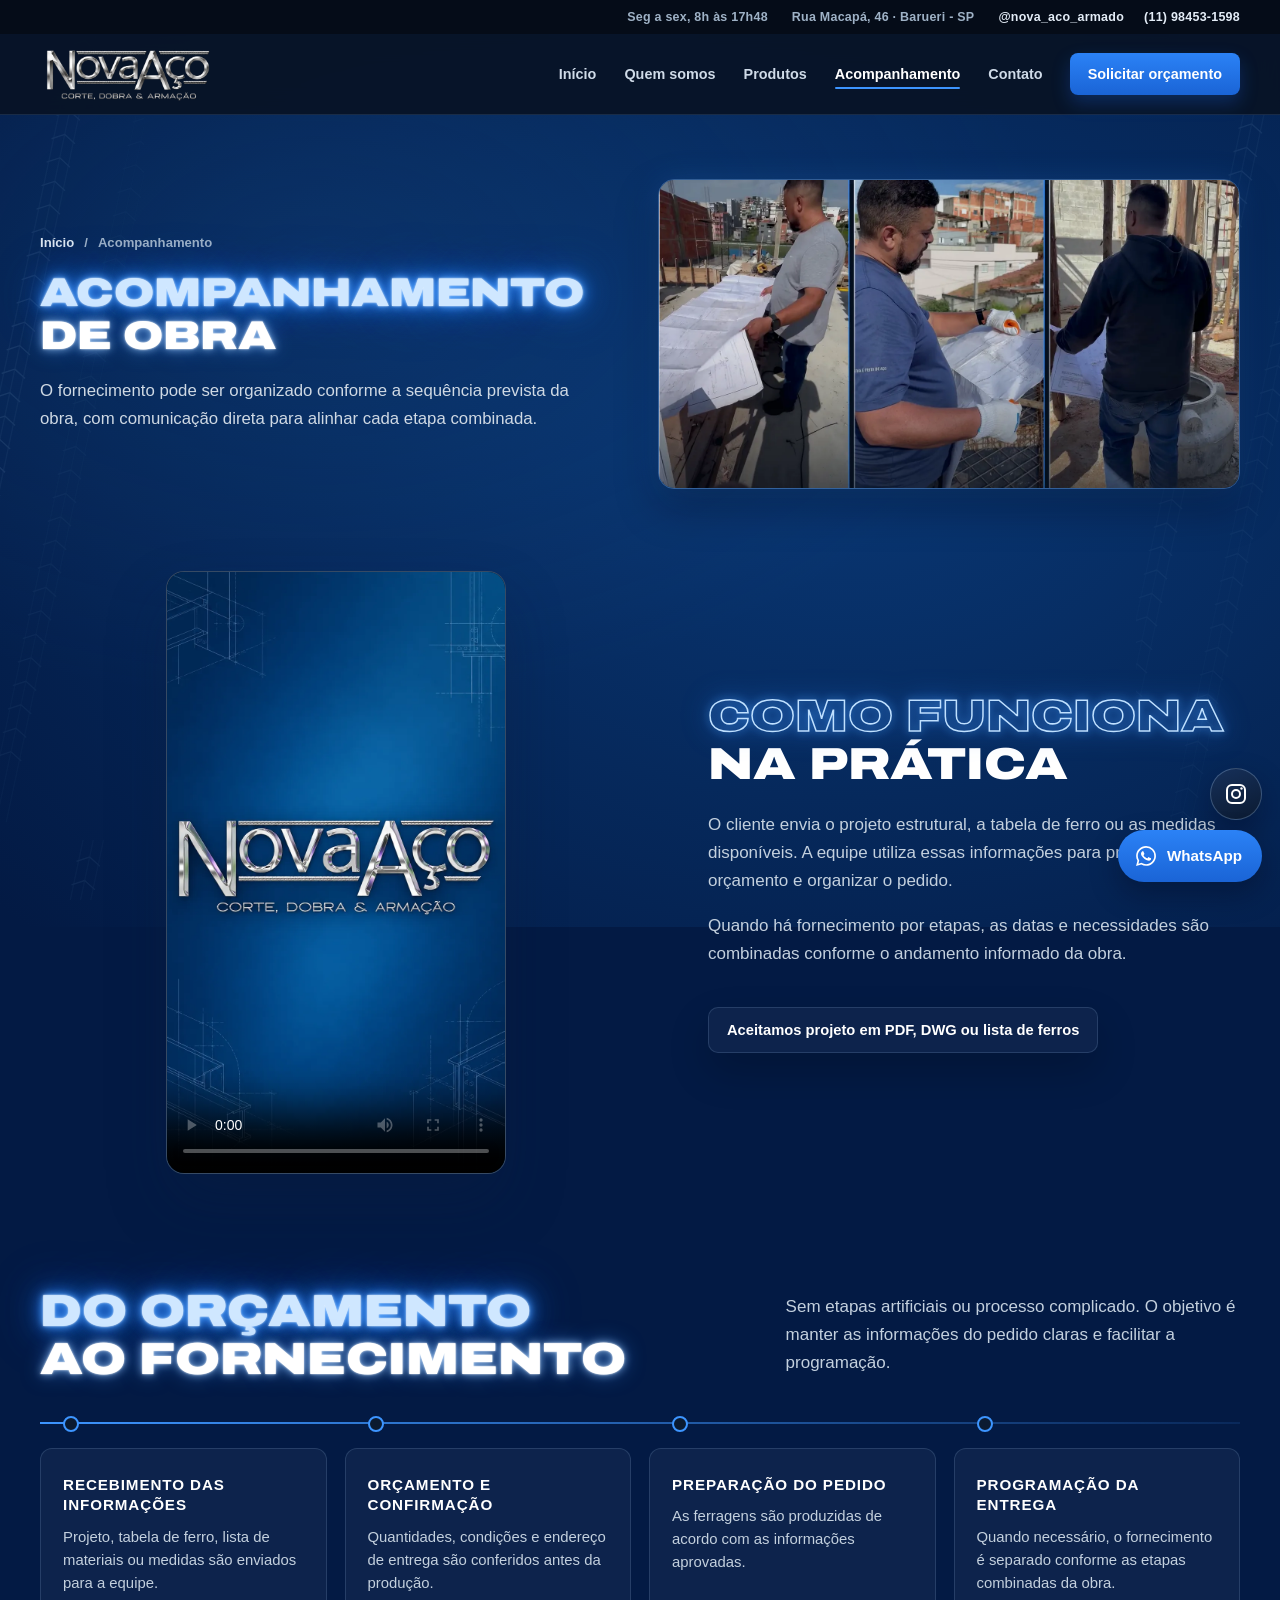
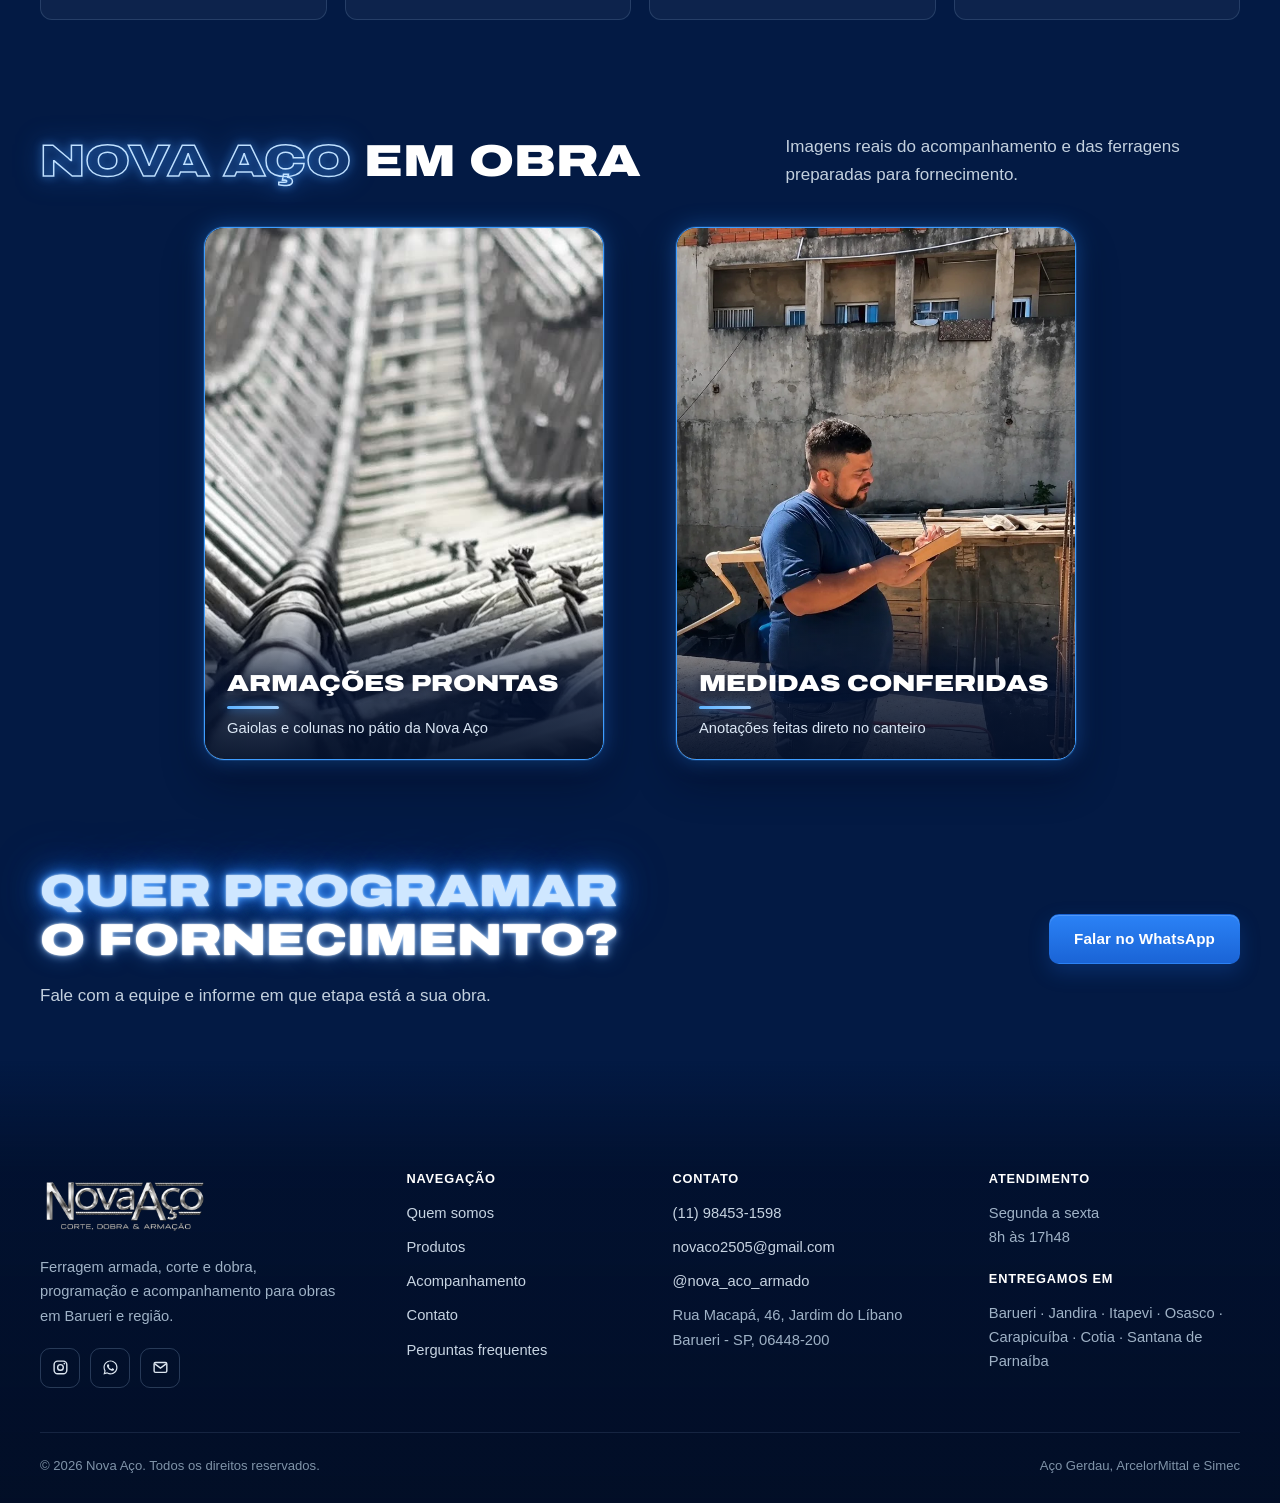
==== commit 86e4507e: "Remove vídeo repetido da galeria na página Acompanhamento Co-Authored-By: Claude Opus 5.5 <noreply@a" ====
--- a/acompanhamento/index.html
+++ b/acompanhamento/index.html
@@ -81,7 +81,7 @@
     </ol>
   </div></section>
   <section class="section tone-dark tone-alt"><div class="container"><div class="section-head reveal"><div><h2 class="tt tt-vaz" aria-label="Nova Aço em obra"><span class="tl tb" data-t="Nova Aço"><span class="f">Nova Aço</span></span> <span class="tl ts" data-t="em obra"><span class="f">em obra</span></span></h2></div><p>Imagens reais do acompanhamento e das ferragens preparadas para fornecimento.</p></div>
-    <div class="gallery-pair"><figure class="photo-frame frame-a pic-card reveal"><video class="frame-video" src="/assets/armacoes-patio-nova-aco.mp4" poster="/assets/armacoes-patio-nova-aco.jpg" muted loop playsinline autoplay preload="metadata" aria-label="Gaiolas e colunas armadas no pátio da Nova Aço"></video><figcaption class="pic-cap"><strong>Armações prontas</strong><span>Gaiolas e colunas no pátio da Nova Aço</span></figcaption></figure><figure class="photo-frame frame-b pic-card reveal"><img src="/assets/img/foto-prancheta-obra.webp" srcset="/assets/img/foto-prancheta-obra-sm.webp 454w, /assets/img/foto-prancheta-obra.webp 727w" sizes="(max-width: 700px) 90vw, 40vw" alt="Equipe da Nova Aço anotando as medidas na obra" width="727" height="1024" loading="lazy" decoding="async"><figcaption class="pic-cap"><strong>Medidas conferidas</strong><span>Anotações feitas direto no canteiro</span></figcaption></figure><figure class="photo-frame frame-a pic-card reveal"><video class="frame-video" src="/assets/ferragens-detalhes.mp4" poster="/assets/ferragens-detalhes.jpg" muted loop playsinline autoplay preload="metadata" aria-label="Detalhes das ferragens armadas da Nova Aço"></video><figcaption class="pic-cap"><strong>Ferragens em detalhe</strong><span>Veja de perto as armações</span></figcaption></figure></div></div></section>
+    <div class="gallery-pair"><figure class="photo-frame frame-a pic-card reveal"><video class="frame-video" src="/assets/armacoes-patio-nova-aco.mp4" poster="/assets/armacoes-patio-nova-aco.jpg" muted loop playsinline autoplay preload="metadata" aria-label="Gaiolas e colunas armadas no pátio da Nova Aço"></video><figcaption class="pic-cap"><strong>Armações prontas</strong><span>Gaiolas e colunas no pátio da Nova Aço</span></figcaption></figure><figure class="photo-frame frame-b pic-card reveal"><img src="/assets/img/foto-prancheta-obra.webp" srcset="/assets/img/foto-prancheta-obra-sm.webp 454w, /assets/img/foto-prancheta-obra.webp 727w" sizes="(max-width: 700px) 90vw, 40vw" alt="Equipe da Nova Aço anotando as medidas na obra" width="727" height="1024" loading="lazy" decoding="async"><figcaption class="pic-cap"><strong>Medidas conferidas</strong><span>Anotações feitas direto no canteiro</span></figcaption></figure></div></div></section>
   <section class="cta-band tone-dark"><div class="container cta-inner"><div class="cta-copy"><h2 class="tt tt-led" aria-label="Quer programar o fornecimento?"><span class="tl tb" data-t="Quer programar"><span class="f">Quer programar</span></span> <span class="tl ts" data-t="o fornecimento?"><span class="f">o fornecimento?</span></span></h2><p>Fale com a equipe e informe em que etapa está a sua obra.</p></div><a class="btn btn-accent" href="https://wa.me/5511984531598?text=Ol%C3%A1%20Nova%20A%C3%A7o%21%20Quero%20falar%20sobre%20programa%C3%A7%C3%A3o%20e%20acompanhamento." target="_blank" rel="noopener">Falar no WhatsApp</a></div></section>
 </main>
 <footer class="site-footer">
--- a/assets/site.css
+++ b/assets/site.css
@@ -1388,3 +1388,33 @@
     linear-gradient(90deg,rgba(3,29,74,.94),rgba(3,29,74,.82) 55%,rgba(3,29,74,.68)),
     url("[data-uri]") center / cover no-repeat!important;
 }
+
+/* ===== Vídeo Reels na home ===== */
+.reel-grid{display:grid;grid-template-columns:minmax(0,1.05fr) minmax(0,.95fr);gap:clamp(40px,6vw,96px);align-items:center}
+.reel-copy>.tt{margin-bottom:22px}
+.reel-copy>p{margin:0;color:var(--txt);max-width:520px}
+.reel-points{list-style:none;display:flex;flex-wrap:wrap;gap:10px;margin:26px 0 30px;padding:0}
+.reel-points li{font:800 .82rem/1 var(--head);letter-spacing:.22em;text-transform:uppercase;color:#cfe0ff;padding:10px 14px;border:1px solid rgba(90,150,255,.45);border-radius:8px;background:rgba(31,111,224,.10);box-shadow:inset 0 0 14px rgba(47,123,255,.12)}
+.reel-copy .actions{display:flex;flex-wrap:wrap;gap:12px}
+.reel-stage{position:relative;display:flex;justify-content:center;isolation:isolate}
+.reel-stage::before{content:"";position:absolute;z-index:-1;inset:8% -10%;background:radial-gradient(closest-side,rgba(40,110,255,.38),rgba(40,110,255,.10) 60%,transparent);filter:blur(18px)}
+.reel-frame{position:relative;width:min(100%,360px);border-radius:24px;overflow:hidden;background:#03060d;border:1.5px solid rgba(110,165,255,.7);box-shadow:0 0 0 1px rgba(47,123,255,.2),0 0 34px rgba(47,123,255,.4),0 30px 70px rgba(0,8,26,.55)}
+.reel-video{display:block;width:100%;height:auto;aspect-ratio:9/16;object-fit:cover;background:#03060d}
+.reel-btn{position:absolute;bottom:14px;display:inline-flex;align-items:center;gap:8px;height:42px;padding:0 14px;border-radius:21px;border:1px solid rgba(140,185,255,.55);background:rgba(4,12,30,.62);color:#fff;font:700 .85rem/1 var(--ui);cursor:pointer;-webkit-backdrop-filter:blur(8px);backdrop-filter:blur(8px);transition:background .2s,border-color .2s}
+.reel-btn:hover{background:rgba(31,111,224,.55);border-color:#8fb8ff}
+.reel-btn:focus-visible{outline:2px solid #8fb8ff;outline-offset:2px}
+.reel-btn svg{width:20px;height:20px}
+.reel-sound{left:14px}
+.reel-play{right:14px;width:42px;padding:0;justify-content:center}
+.reel-sound .on,.reel-sound[aria-pressed="true"] .off{display:none}
+.reel-sound[aria-pressed="true"] .on{display:inline}
+.reel-play .play,.reel-play.is-paused .pause{display:none}
+.reel-play.is-paused .play{display:inline}
+@media (max-width:980px){
+  .reel-grid{grid-template-columns:minmax(0,1fr)!important}
+  .reel-frame{width:min(100%,320px)}
+}
+@media (max-width:560px){
+  .reel-points{gap:8px}
+  .reel-points li{font-size:.72rem;letter-spacing:.14em;padding:9px 11px}
+}
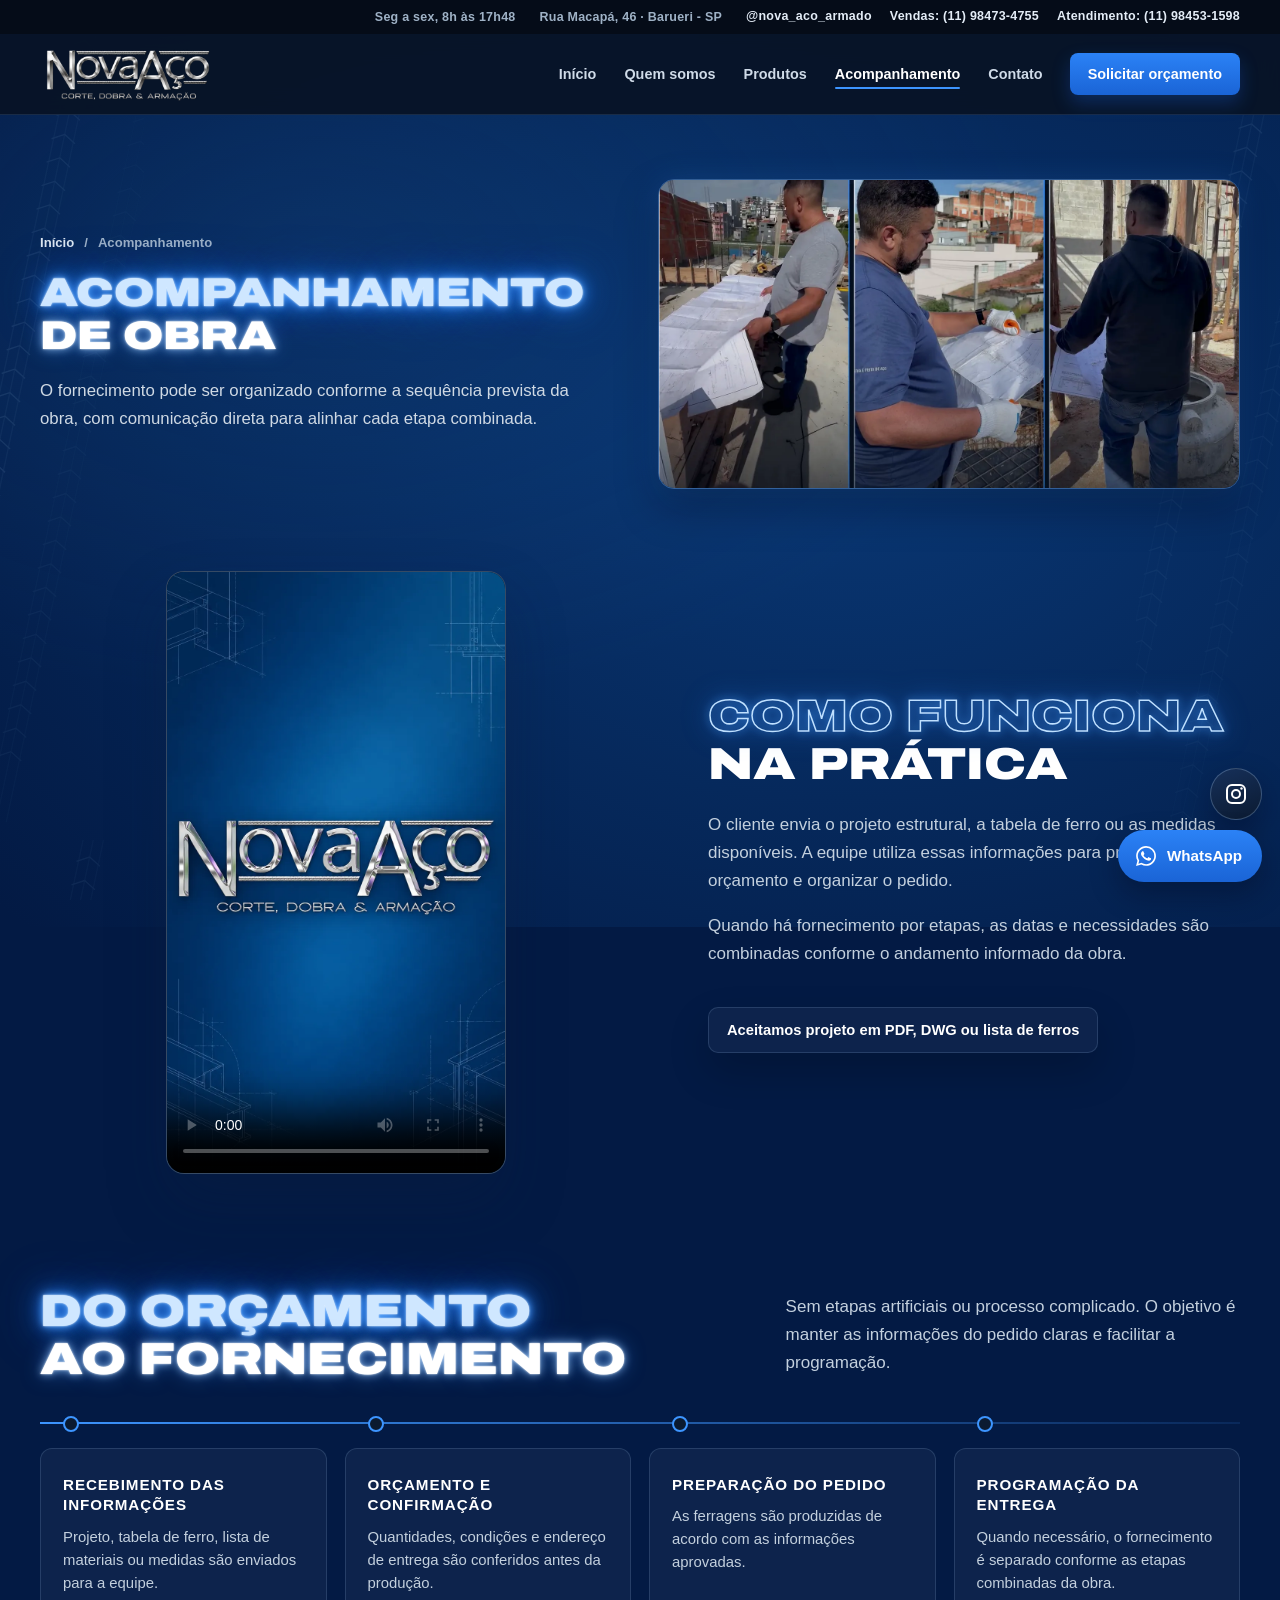
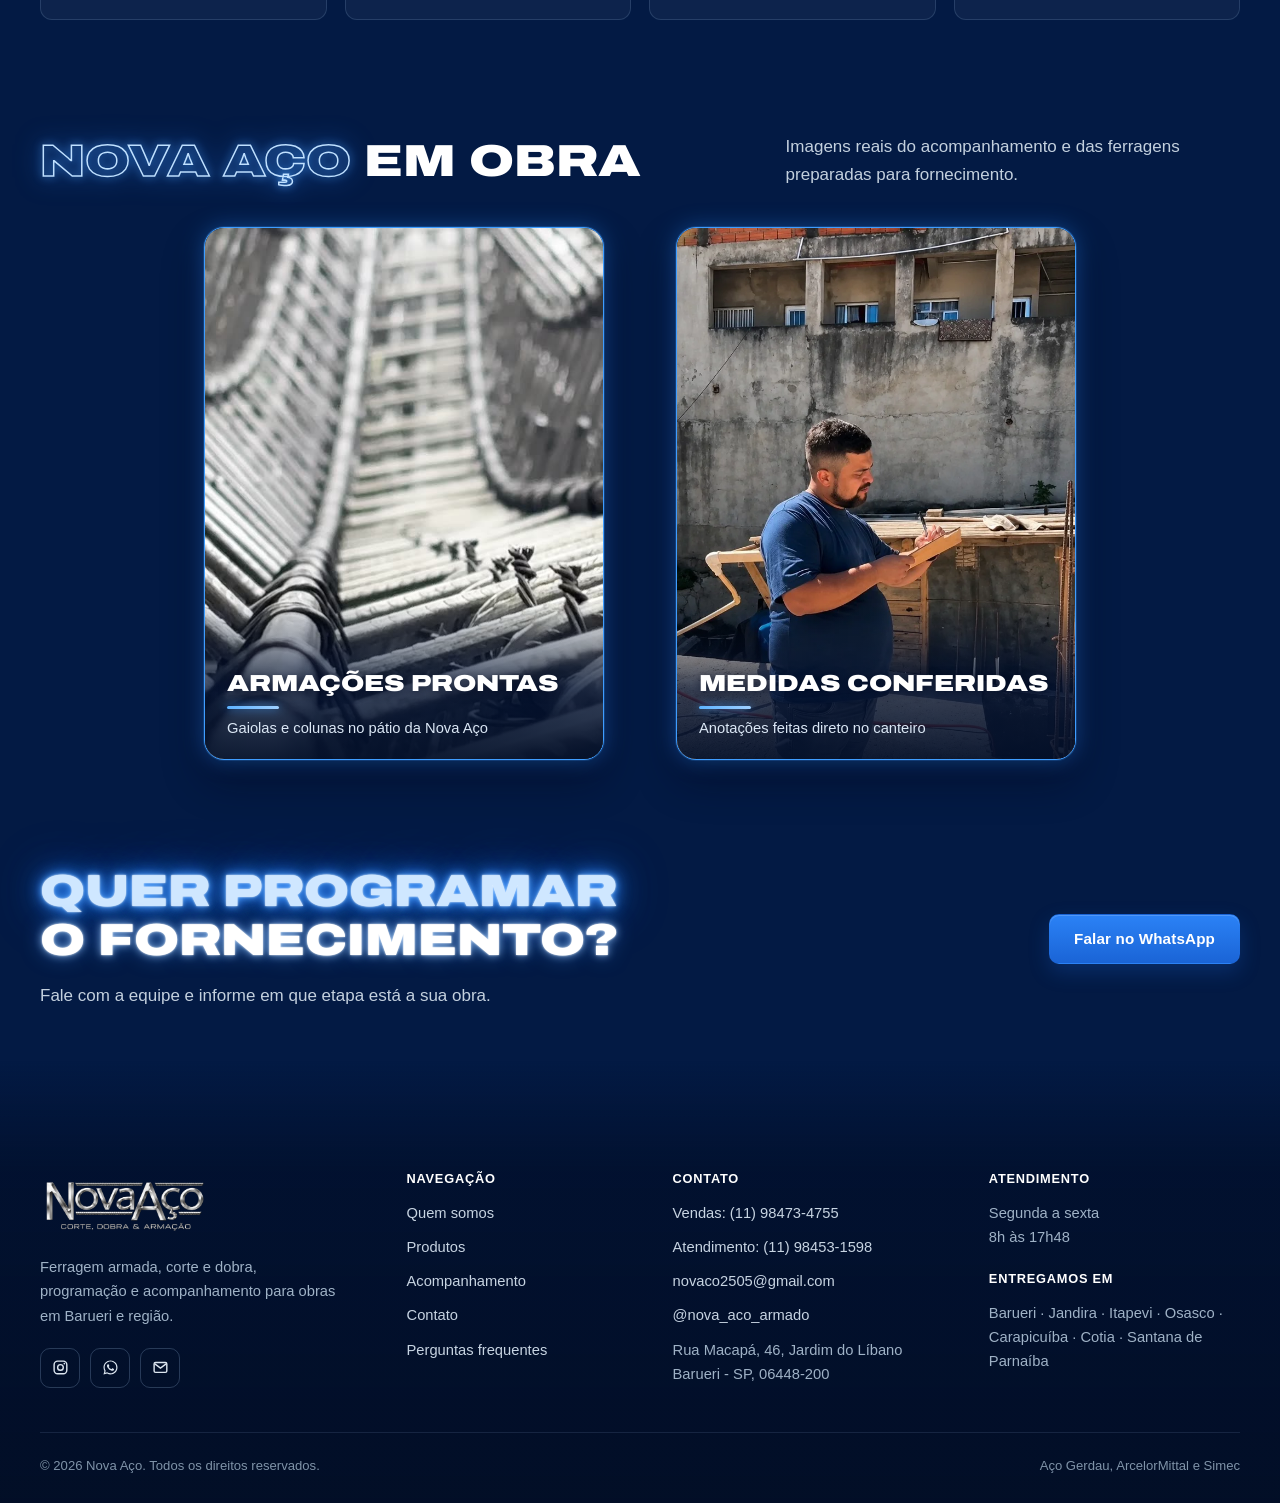
==== commit 1b7b325f: "Adiciona WhatsApp de vendas e direciona pedidos de orçamento" ====
--- a/acompanhamento/index.html
+++ b/acompanhamento/index.html
@@ -35,22 +35,22 @@
 <link rel="apple-touch-icon" href="/assets/favicon-nova-aco.png?v=20261002">
 <link rel="preload" as="image" href="/assets/img/logo-nova-aco.webp">
 <link rel="preload" as="image" type="image/webp" href="/assets/img/capa-acompanhamento-m.webp">
-<link rel="stylesheet" href="/assets/site.css?v=20261005-anim">
+<link rel="stylesheet" href="/assets/site.css?v=20261104-vendas">
 <script>document.documentElement.classList.add('js');(function(){function f(){if(!window.NA_READY)document.documentElement.classList.add('no-reveal')}document.addEventListener('DOMContentLoaded',f);setTimeout(f,8000)})()</script>
-<script type="application/ld+json">{"@context": "https://schema.org", "@type": "LocalBusiness", "name": "Nova Aço", "url": "https://novaacoarmado.com.br/", "image": "https://novaacoarmado.com.br/assets/capa-nova-aco.png", "logo": "https://novaacoarmado.com.br/assets/img/logo-nova-aco.png", "telephone": "+5511984531598", "email": "novaco2505@gmail.com", "address": {"@type": "PostalAddress", "streetAddress": "Rua Macapá, 46 - Jardim do Líbano", "addressLocality": "Barueri", "addressRegion": "SP", "postalCode": "06448-200", "addressCountry": "BR"}, "openingHoursSpecification": [{"@type": "OpeningHoursSpecification", "dayOfWeek": ["Monday", "Tuesday", "Wednesday", "Thursday", "Friday"], "opens": "08:00", "closes": "17:48"}], "areaServed": ["Barueri", "Jandira", "Itapevi", "Osasco", "Carapicuíba", "Cotia", "Santana de Parnaíba"], "sameAs": ["https://www.instagram.com/nova_aco_armado/"], "brand": [{"@type": "Brand", "name": "Gerdau"}, {"@type": "Brand", "name": "ArcelorMittal"}, {"@type": "Brand", "name": "Simec"}]}</script>
+<script type="application/ld+json">{"@context": "https://schema.org", "@type": "LocalBusiness", "name": "Nova Aço", "url": "https://novaacoarmado.com.br/", "image": "https://novaacoarmado.com.br/assets/capa-nova-aco.png", "logo": "https://novaacoarmado.com.br/assets/img/logo-nova-aco.png", "telephone": "+5511984531598", "contactPoint": {"@type": "ContactPoint", "telephone": "+5511984734755", "contactType": "sales"}, "email": "novaco2505@gmail.com", "address": {"@type": "PostalAddress", "streetAddress": "Rua Macapá, 46 - Jardim do Líbano", "addressLocality": "Barueri", "addressRegion": "SP", "postalCode": "06448-200", "addressCountry": "BR"}, "openingHoursSpecification": [{"@type": "OpeningHoursSpecification", "dayOfWeek": ["Monday", "Tuesday", "Wednesday", "Thursday", "Friday"], "opens": "08:00", "closes": "17:48"}], "areaServed": ["Barueri", "Jandira", "Itapevi", "Osasco", "Carapicuíba", "Cotia", "Santana de Parnaíba"], "sameAs": ["https://www.instagram.com/nova_aco_armado/"], "brand": [{"@type": "Brand", "name": "Gerdau"}, {"@type": "Brand", "name": "ArcelorMittal"}, {"@type": "Brand", "name": "Simec"}]}</script>
 </head><body>
 <a class="skip-link" href="#conteudo">Pular para o conteúdo</a>
 <div class="topbar"><div class="container topbar-inner">
   <span>Seg a sex, 8h às 17h48</span>
   <span class="topbar-hide">Rua Macapá, 46 · Barueri - SP</span>
-  <span class="topbar-links"><a class="topbar-hide" href="https://www.instagram.com/nova_aco_armado/" target="_blank" rel="noopener">@nova_aco_armado</a><a href="https://wa.me/5511984531598" target="_blank" rel="noopener">(11) 98453-1598</a></span>
+  <span class="topbar-links"><a class="topbar-hide" href="https://www.instagram.com/nova_aco_armado/" target="_blank" rel="noopener">@nova_aco_armado</a><a href="https://wa.me/5511984734755" target="_blank" rel="noopener">Vendas: (11) 98473-4755</a><a href="https://wa.me/5511984531598" target="_blank" rel="noopener">Atendimento: (11) 98453-1598</a></span>
 </div></div>
 <header class="site-header" data-header>
   <div class="container nav">
     <a class="brand" href="/" aria-label="Nova Aço - início"><img src="/assets/img/logo-nova-aco.webp" alt="Nova Aço - corte, dobra e armação" width="520" height="207"></a>
     <nav class="nav-links" id="menu-principal" aria-label="Navegação principal">
       <a href="/">Início</a><a href="/quem-somos/">Quem somos</a><a href="/produtos/">Produtos</a><a href="/acompanhamento/" aria-current="page">Acompanhamento</a><a href="/contato/">Contato</a>
-      <a class="nav-cta" href="https://wa.me/5511984531598?text=Ol%C3%A1%20Nova%20A%C3%A7o%21%20Gostaria%20de%20solicitar%20um%20or%C3%A7amento." target="_blank" rel="noopener">Solicitar orçamento</a>
+      <a class="nav-cta" href="https://wa.me/5511984734755?text=Ol%C3%A1%20Nova%20A%C3%A7o%21%20Gostaria%20de%20solicitar%20um%20or%C3%A7amento." target="_blank" rel="noopener">Solicitar orçamento</a>
     </nav>
     <button class="menu-button" type="button" aria-expanded="false" aria-controls="menu-principal" aria-label="Abrir menu"><svg viewBox="0 0 24 24" aria-hidden="true" class="ico"><path d="M4 7h16M4 12h16M4 17h16" stroke="currentColor" stroke-width="2.2" stroke-linecap="round"/></svg><span>Menu</span></button>
   </div>
@@ -82,21 +82,21 @@
   </div></section>
   <section class="section tone-dark tone-alt"><div class="container"><div class="section-head reveal"><div><h2 class="tt tt-vaz" aria-label="Nova Aço em obra"><span class="tl tb" data-t="Nova Aço"><span class="f">Nova Aço</span></span> <span class="tl ts" data-t="em obra"><span class="f">em obra</span></span></h2></div><p>Imagens reais do acompanhamento e das ferragens preparadas para fornecimento.</p></div>
     <div class="gallery-pair"><figure class="photo-frame frame-a pic-card reveal"><video class="frame-video" src="/assets/armacoes-patio-nova-aco.mp4" poster="/assets/armacoes-patio-nova-aco.jpg" muted loop playsinline autoplay preload="metadata" aria-label="Gaiolas e colunas armadas no pátio da Nova Aço"></video><figcaption class="pic-cap"><strong>Armações prontas</strong><span>Gaiolas e colunas no pátio da Nova Aço</span></figcaption></figure><figure class="photo-frame frame-b pic-card reveal"><img src="/assets/img/foto-prancheta-obra.webp" srcset="/assets/img/foto-prancheta-obra-sm.webp 454w, /assets/img/foto-prancheta-obra.webp 727w" sizes="(max-width: 700px) 90vw, 40vw" alt="Equipe da Nova Aço anotando as medidas na obra" width="727" height="1024" loading="lazy" decoding="async"><figcaption class="pic-cap"><strong>Medidas conferidas</strong><span>Anotações feitas direto no canteiro</span></figcaption></figure></div></div></section>
-  <section class="cta-band tone-dark"><div class="container cta-inner"><div class="cta-copy"><h2 class="tt tt-led" aria-label="Quer programar o fornecimento?"><span class="tl tb" data-t="Quer programar"><span class="f">Quer programar</span></span> <span class="tl ts" data-t="o fornecimento?"><span class="f">o fornecimento?</span></span></h2><p>Fale com a equipe e informe em que etapa está a sua obra.</p></div><a class="btn btn-accent" href="https://wa.me/5511984531598?text=Ol%C3%A1%20Nova%20A%C3%A7o%21%20Quero%20falar%20sobre%20programa%C3%A7%C3%A3o%20e%20acompanhamento." target="_blank" rel="noopener">Falar no WhatsApp</a></div></section>
+  <section class="cta-band tone-dark"><div class="container cta-inner"><div class="cta-copy"><h2 class="tt tt-led" aria-label="Quer programar o fornecimento?"><span class="tl tb" data-t="Quer programar"><span class="f">Quer programar</span></span> <span class="tl ts" data-t="o fornecimento?"><span class="f">o fornecimento?</span></span></h2><p>Fale com a equipe e informe em que etapa está a sua obra.</p></div><a class="btn btn-accent" href="https://wa.me/5511984734755?text=Ol%C3%A1%20Nova%20A%C3%A7o%21%20Quero%20falar%20sobre%20programa%C3%A7%C3%A3o%20e%20acompanhamento." target="_blank" rel="noopener">Falar no WhatsApp</a></div></section>
 </main>
 <footer class="site-footer">
   <div class="container">
     <div class="footer-top">
       <div class="footer-brand"><img src="/assets/img/logo-nova-aco.webp" alt="Nova Aço" width="520" height="207" loading="lazy"><p>Ferragem armada, corte e dobra, programação e acompanhamento para obras em Barueri e região.</p>
-        <div class="footer-social"><a href="https://www.instagram.com/nova_aco_armado/" target="_blank" rel="noopener" aria-label="Instagram da Nova Aço"><svg viewBox="0 0 24 24" aria-hidden="true" class="ico"><rect x="3" y="3" width="18" height="18" rx="5" fill="none" stroke="currentColor" stroke-width="2"/><circle cx="12" cy="12" r="4" fill="none" stroke="currentColor" stroke-width="2"/><circle cx="17.5" cy="6.5" r="1.2" fill="currentColor"/></svg></a><a href="https://wa.me/5511984531598" target="_blank" rel="noopener" aria-label="WhatsApp da Nova Aço"><svg viewBox="0 0 24 24" aria-hidden="true" class="ico"><path fill="currentColor" d="M19.05 4.91A9.82 9.82 0 0 0 12.04 2C6.58 2 2.13 6.45 2.13 11.91c0 1.75.46 3.45 1.32 4.95L2.05 22l5.25-1.38a9.9 9.9 0 0 0 4.74 1.21h.01c5.46 0 9.91-4.45 9.91-9.91 0-2.65-1.03-5.14-2.91-7.01Zm-7.01 15.24h-.01a8.2 8.2 0 0 1-4.19-1.15l-.3-.18-3.12.82.83-3.04-.2-.31a8.2 8.2 0 0 1-1.26-4.38c0-4.54 3.7-8.23 8.24-8.23 2.2 0 4.27.86 5.82 2.42a8.18 8.18 0 0 1 2.41 5.82c0 4.54-3.7 8.23-8.22 8.23Zm4.52-6.16c-.25-.12-1.47-.72-1.69-.81-.23-.08-.39-.12-.56.13-.16.24-.64.8-.78.97-.14.16-.29.18-.54.06-.25-.12-1.05-.39-1.99-1.23-.74-.66-1.23-1.47-1.38-1.72-.14-.25-.01-.38.11-.5.11-.11.25-.29.37-.43.13-.15.17-.25.25-.41.08-.17.04-.31-.02-.43-.06-.12-.56-1.34-.76-1.84-.2-.48-.41-.42-.56-.43h-.48c-.17 0-.43.06-.66.31-.22.25-.86.85-.86 2.07 0 1.22.89 2.4 1.01 2.56.12.17 1.75 2.67 4.23 3.74.59.26 1.05.41 1.41.52.59.19 1.13.16 1.56.1.48-.07 1.47-.6 1.67-1.18.21-.58.21-1.07.14-1.18-.06-.1-.22-.16-.47-.28Z"/></svg></a><a href="mailto:novaco2505@gmail.com" aria-label="E-mail da Nova Aço"><svg viewBox="0 0 24 24" aria-hidden="true" class="ico"><rect x="3" y="5" width="18" height="14" rx="2" fill="none" stroke="currentColor" stroke-width="2"/><path d="m4 7 8 6 8-6" fill="none" stroke="currentColor" stroke-width="2"/></svg></a></div>
+        <div class="footer-social"><a href="https://www.instagram.com/nova_aco_armado/" target="_blank" rel="noopener" aria-label="Instagram da Nova Aço"><svg viewBox="0 0 24 24" aria-hidden="true" class="ico"><rect x="3" y="3" width="18" height="18" rx="5" fill="none" stroke="currentColor" stroke-width="2"/><circle cx="12" cy="12" r="4" fill="none" stroke="currentColor" stroke-width="2"/><circle cx="17.5" cy="6.5" r="1.2" fill="currentColor"/></svg></a><a href="https://wa.me/5511984734755" target="_blank" rel="noopener" aria-label="WhatsApp da Nova Aço"><svg viewBox="0 0 24 24" aria-hidden="true" class="ico"><path fill="currentColor" d="M19.05 4.91A9.82 9.82 0 0 0 12.04 2C6.58 2 2.13 6.45 2.13 11.91c0 1.75.46 3.45 1.32 4.95L2.05 22l5.25-1.38a9.9 9.9 0 0 0 4.74 1.21h.01c5.46 0 9.91-4.45 9.91-9.91 0-2.65-1.03-5.14-2.91-7.01Zm-7.01 15.24h-.01a8.2 8.2 0 0 1-4.19-1.15l-.3-.18-3.12.82.83-3.04-.2-.31a8.2 8.2 0 0 1-1.26-4.38c0-4.54 3.7-8.23 8.24-8.23 2.2 0 4.27.86 5.82 2.42a8.18 8.18 0 0 1 2.41 5.82c0 4.54-3.7 8.23-8.22 8.23Zm4.52-6.16c-.25-.12-1.47-.72-1.69-.81-.23-.08-.39-.12-.56.13-.16.24-.64.8-.78.97-.14.16-.29.18-.54.06-.25-.12-1.05-.39-1.99-1.23-.74-.66-1.23-1.47-1.38-1.72-.14-.25-.01-.38.11-.5.11-.11.25-.29.37-.43.13-.15.17-.25.25-.41.08-.17.04-.31-.02-.43-.06-.12-.56-1.34-.76-1.84-.2-.48-.41-.42-.56-.43h-.48c-.17 0-.43.06-.66.31-.22.25-.86.85-.86 2.07 0 1.22.89 2.4 1.01 2.56.12.17 1.75 2.67 4.23 3.74.59.26 1.05.41 1.41.52.59.19 1.13.16 1.56.1.48-.07 1.47-.6 1.67-1.18.21-.58.21-1.07.14-1.18-.06-.1-.22-.16-.47-.28Z"/></svg></a><a href="mailto:novaco2505@gmail.com" aria-label="E-mail da Nova Aço"><svg viewBox="0 0 24 24" aria-hidden="true" class="ico"><rect x="3" y="5" width="18" height="14" rx="2" fill="none" stroke="currentColor" stroke-width="2"/><path d="m4 7 8 6 8-6" fill="none" stroke="currentColor" stroke-width="2"/></svg></a></div>
       </div>
       <div class="footer-col"><strong>Navegação</strong><a href="/quem-somos/">Quem somos</a><a href="/produtos/">Produtos</a><a href="/acompanhamento/">Acompanhamento</a><a href="/contato/">Contato</a><a href="/contato/#perguntas">Perguntas frequentes</a></div>
-      <div class="footer-col"><strong>Contato</strong><a href="https://wa.me/5511984531598" target="_blank" rel="noopener">(11) 98453-1598</a><a href="mailto:novaco2505@gmail.com">novaco2505@gmail.com</a><a href="https://www.instagram.com/nova_aco_armado/" target="_blank" rel="noopener">@nova_aco_armado</a><p>Rua Macapá, 46, Jardim do Líbano<br>Barueri - SP, 06448-200</p></div>
+      <div class="footer-col"><strong>Contato</strong><a href="https://wa.me/5511984734755" target="_blank" rel="noopener">Vendas: (11) 98473-4755</a><a href="https://wa.me/5511984531598" target="_blank" rel="noopener">Atendimento: (11) 98453-1598</a><a href="mailto:novaco2505@gmail.com">novaco2505@gmail.com</a><a href="https://www.instagram.com/nova_aco_armado/" target="_blank" rel="noopener">@nova_aco_armado</a><p>Rua Macapá, 46, Jardim do Líbano<br>Barueri - SP, 06448-200</p></div>
       <div class="footer-col"><strong>Atendimento</strong><p>Segunda a sexta<br>8h às 17h48</p><strong class="mt">Entregamos em</strong><p>Barueri · Jandira · Itapevi · Osasco · Carapicuíba · Cotia · Santana de Parnaíba</p></div>
     </div>
     <div class="footer-bottom"><span>© 2026 Nova Aço. Todos os direitos reservados.</span><span>Aço Gerdau, ArcelorMittal e Simec</span></div>
   </div>
 </footer>
-<div class="fab-stack"><a class="fab fab-ig" href="https://www.instagram.com/nova_aco_armado/" target="_blank" rel="noopener" aria-label="Instagram da Nova Aço"><svg viewBox="0 0 24 24" aria-hidden="true" class="ico"><rect x="3" y="3" width="18" height="18" rx="5" fill="none" stroke="currentColor" stroke-width="2"/><circle cx="12" cy="12" r="4" fill="none" stroke="currentColor" stroke-width="2"/><circle cx="17.5" cy="6.5" r="1.2" fill="currentColor"/></svg></a><a class="fab fab-wa" href="https://wa.me/5511984531598?text=Ol%C3%A1%20Nova%20A%C3%A7o%21%20Gostaria%20de%20solicitar%20um%20or%C3%A7amento." target="_blank" rel="noopener" aria-label="Falar com a Nova Aço no WhatsApp"><svg viewBox="0 0 24 24" aria-hidden="true" class="ico"><path fill="currentColor" d="M19.05 4.91A9.82 9.82 0 0 0 12.04 2C6.58 2 2.13 6.45 2.13 11.91c0 1.75.46 3.45 1.32 4.95L2.05 22l5.25-1.38a9.9 9.9 0 0 0 4.74 1.21h.01c5.46 0 9.91-4.45 9.91-9.91 0-2.65-1.03-5.14-2.91-7.01Zm-7.01 15.24h-.01a8.2 8.2 0 0 1-4.19-1.15l-.3-.18-3.12.82.83-3.04-.2-.31a8.2 8.2 0 0 1-1.26-4.38c0-4.54 3.7-8.23 8.24-8.23 2.2 0 4.27.86 5.82 2.42a8.18 8.18 0 0 1 2.41 5.82c0 4.54-3.7 8.23-8.22 8.23Zm4.52-6.16c-.25-.12-1.47-.72-1.69-.81-.23-.08-.39-.12-.56.13-.16.24-.64.8-.78.97-.14.16-.29.18-.54.06-.25-.12-1.05-.39-1.99-1.23-.74-.66-1.23-1.47-1.38-1.72-.14-.25-.01-.38.11-.5.11-.11.25-.29.37-.43.13-.15.17-.25.25-.41.08-.17.04-.31-.02-.43-.06-.12-.56-1.34-.76-1.84-.2-.48-.41-.42-.56-.43h-.48c-.17 0-.43.06-.66.31-.22.25-.86.85-.86 2.07 0 1.22.89 2.4 1.01 2.56.12.17 1.75 2.67 4.23 3.74.59.26 1.05.41 1.41.52.59.19 1.13.16 1.56.1.48-.07 1.47-.6 1.67-1.18.21-.58.21-1.07.14-1.18-.06-.1-.22-.16-.47-.28Z"/></svg><span>WhatsApp</span></a></div>
-<script src="/assets/site.js?v=20261005-anim" defer></script>
+<div class="fab-stack"><a class="fab fab-ig" href="https://www.instagram.com/nova_aco_armado/" target="_blank" rel="noopener" aria-label="Instagram da Nova Aço"><svg viewBox="0 0 24 24" aria-hidden="true" class="ico"><rect x="3" y="3" width="18" height="18" rx="5" fill="none" stroke="currentColor" stroke-width="2"/><circle cx="12" cy="12" r="4" fill="none" stroke="currentColor" stroke-width="2"/><circle cx="17.5" cy="6.5" r="1.2" fill="currentColor"/></svg></a><a class="fab fab-wa" href="https://wa.me/5511984734755?text=Ol%C3%A1%20Nova%20A%C3%A7o%21%20Gostaria%20de%20solicitar%20um%20or%C3%A7amento." target="_blank" rel="noopener" aria-label="Falar com a Nova Aço no WhatsApp"><svg viewBox="0 0 24 24" aria-hidden="true" class="ico"><path fill="currentColor" d="M19.05 4.91A9.82 9.82 0 0 0 12.04 2C6.58 2 2.13 6.45 2.13 11.91c0 1.75.46 3.45 1.32 4.95L2.05 22l5.25-1.38a9.9 9.9 0 0 0 4.74 1.21h.01c5.46 0 9.91-4.45 9.91-9.91 0-2.65-1.03-5.14-2.91-7.01Zm-7.01 15.24h-.01a8.2 8.2 0 0 1-4.19-1.15l-.3-.18-3.12.82.83-3.04-.2-.31a8.2 8.2 0 0 1-1.26-4.38c0-4.54 3.7-8.23 8.24-8.23 2.2 0 4.27.86 5.82 2.42a8.18 8.18 0 0 1 2.41 5.82c0 4.54-3.7 8.23-8.22 8.23Zm4.52-6.16c-.25-.12-1.47-.72-1.69-.81-.23-.08-.39-.12-.56.13-.16.24-.64.8-.78.97-.14.16-.29.18-.54.06-.25-.12-1.05-.39-1.99-1.23-.74-.66-1.23-1.47-1.38-1.72-.14-.25-.01-.38.11-.5.11-.11.25-.29.37-.43.13-.15.17-.25.25-.41.08-.17.04-.31-.02-.43-.06-.12-.56-1.34-.76-1.84-.2-.48-.41-.42-.56-.43h-.48c-.17 0-.43.06-.66.31-.22.25-.86.85-.86 2.07 0 1.22.89 2.4 1.01 2.56.12.17 1.75 2.67 4.23 3.74.59.26 1.05.41 1.41.52.59.19 1.13.16 1.56.1.48-.07 1.47-.6 1.67-1.18.21-.58.21-1.07.14-1.18-.06-.1-.22-.16-.47-.28Z"/></svg><span>WhatsApp</span></a></div>
+<script src="/assets/site.js?v=20261104-vendas" defer></script>
 </body></html>
--- a/assets/site.css
+++ b/assets/site.css
@@ -129,8 +129,9 @@
 
 /* ---------- topo ---------- */
 .topbar{background:#050c18;color:#9fb2c6;font:600 .78rem/1 var(--ui);letter-spacing:.02em}
-.topbar-inner{display:flex;justify-content:flex-end;align-items:center;gap:24px;min-height:34px}
-.topbar-links{display:inline-flex;gap:20px}
+.topbar-inner{display:flex;flex-wrap:wrap;justify-content:flex-end;align-items:center;gap:8px 24px;min-height:34px;padding-block:7px}
+.topbar-links{display:inline-flex;flex-wrap:wrap;justify-content:flex-end;gap:8px 18px}
+.topbar-links a{white-space:nowrap;line-height:1.4}
 .topbar a{color:#e4edf7}
 .topbar a:hover{color:#fff;text-decoration:underline}
 .site-header{position:sticky;top:0;z-index:60;background:rgba(8,20,38,.95);-webkit-backdrop-filter:blur(12px);backdrop-filter:blur(12px);border-bottom:1px solid rgba(120,170,230,.16);transition:box-shadow .25s ease}
@@ -452,6 +453,7 @@
   .container{width:min(calc(100% - 32px),var(--max))}
   .topbar-hide{display:none}
   .topbar-inner{justify-content:space-between}
+  .topbar-links{justify-content:flex-start;gap:8px 14px}
   :root{--header-h:70px}
   .brand img{width:150px}
   .section{padding:56px 0}
@@ -1053,6 +1055,7 @@
 
 /* ===== Contato: cards com ícone ===== */
 .contact-cards{display:grid;grid-template-columns:repeat(2,minmax(0,1fr));gap:14px}
+.contact-card-sales{grid-column:1/-1}
 .contact-card{position:relative;display:grid;grid-template-columns:auto minmax(0,1fr);align-items:center;gap:14px;padding:18px 18px;
   border-radius:16px;color:#fff;
   background:linear-gradient(150deg,rgba(30,82,158,.42) 0%,rgba(8,30,70,.62) 100%);
@@ -1380,15 +1383,6 @@
 
 
 
-/* Foto original de ferragem: somente Do pedido à entrega.
-   Camada independente do fundo existente e das animações. */
-.section.ferragem-background{
-  background:
-    linear-gradient(180deg,rgba(3,29,74,1) 0%,rgba(3,29,74,0) 24%,rgba(3,29,74,0) 76%,rgba(3,29,74,1) 100%),
-    linear-gradient(90deg,rgba(3,29,74,.94),rgba(3,29,74,.82) 55%,rgba(3,29,74,.68)),
-    url("[data-uri]") center / cover no-repeat!important;
-}
-
 /* ===== Vídeo Reels na home ===== */
 .reel-grid{display:grid;grid-template-columns:minmax(0,1.05fr) minmax(0,.95fr);gap:clamp(40px,6vw,96px);align-items:center}
 .reel-copy>.tt{margin-bottom:22px}
